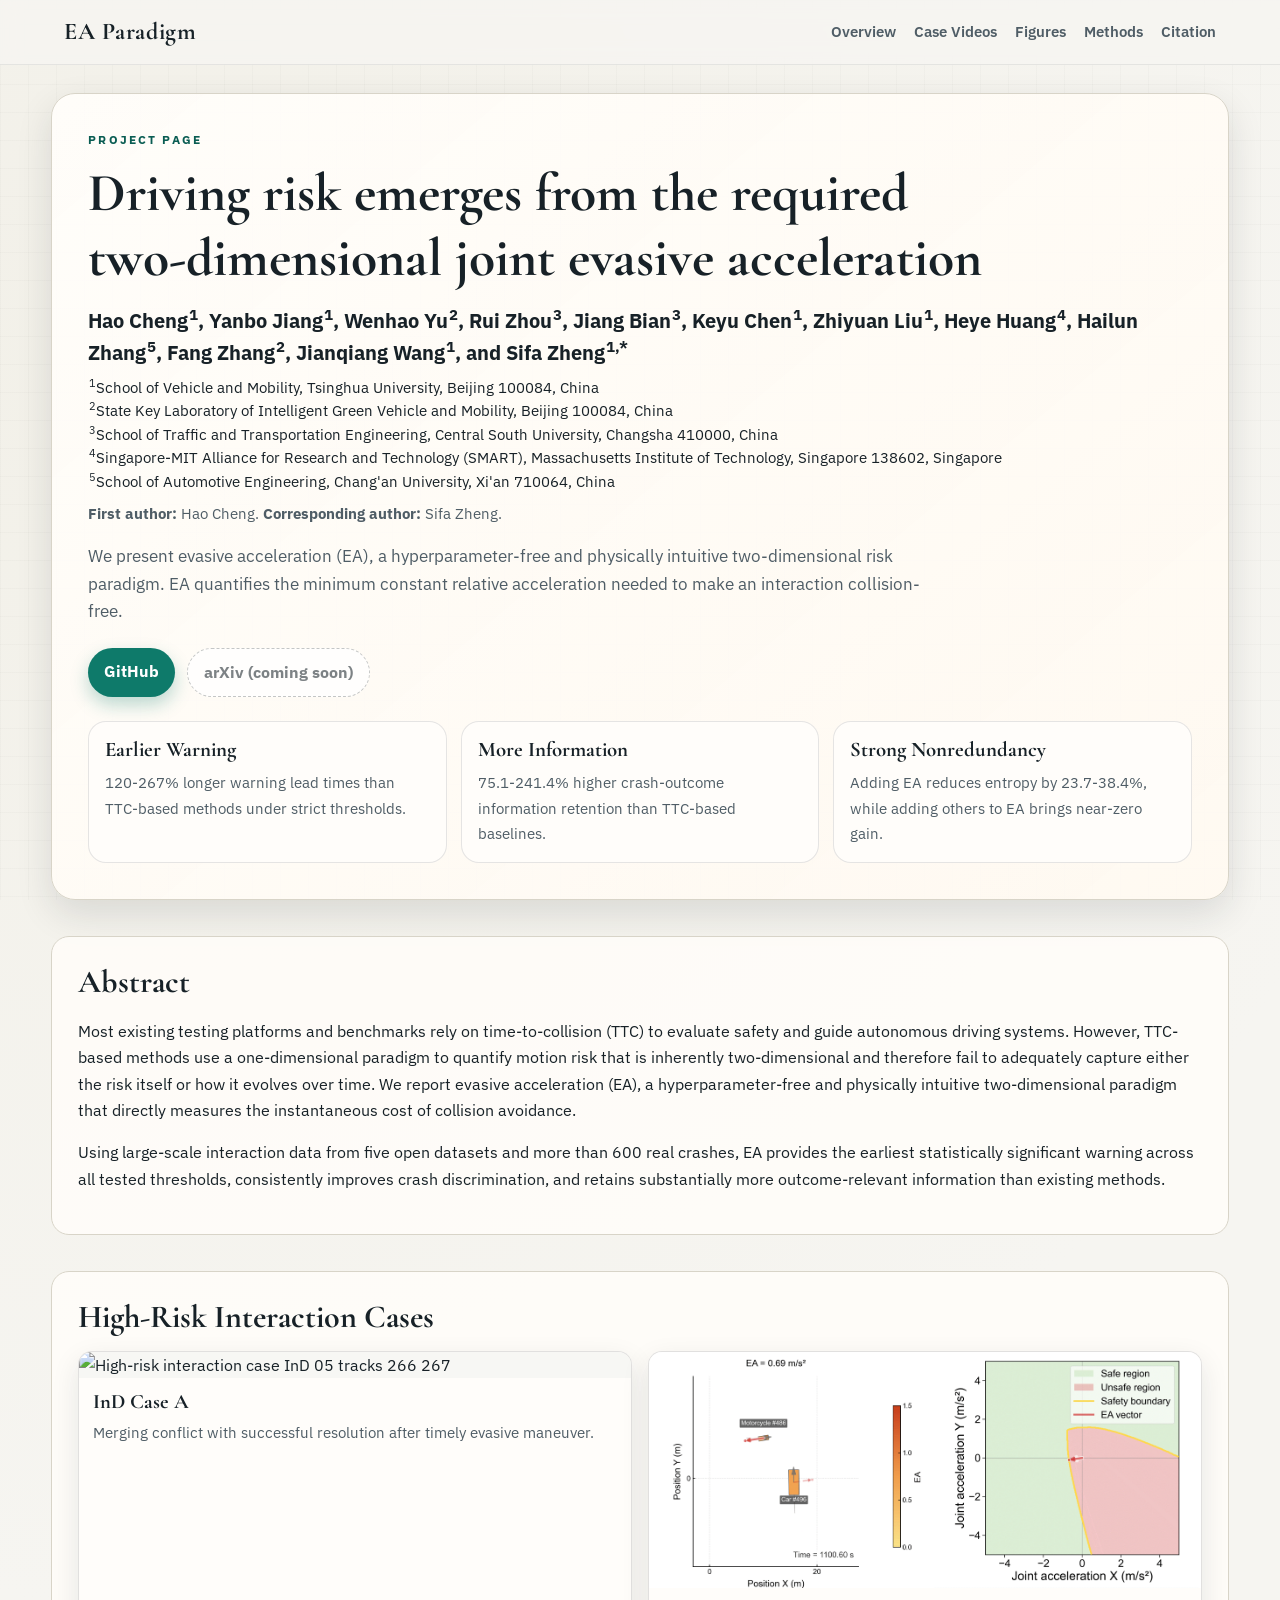
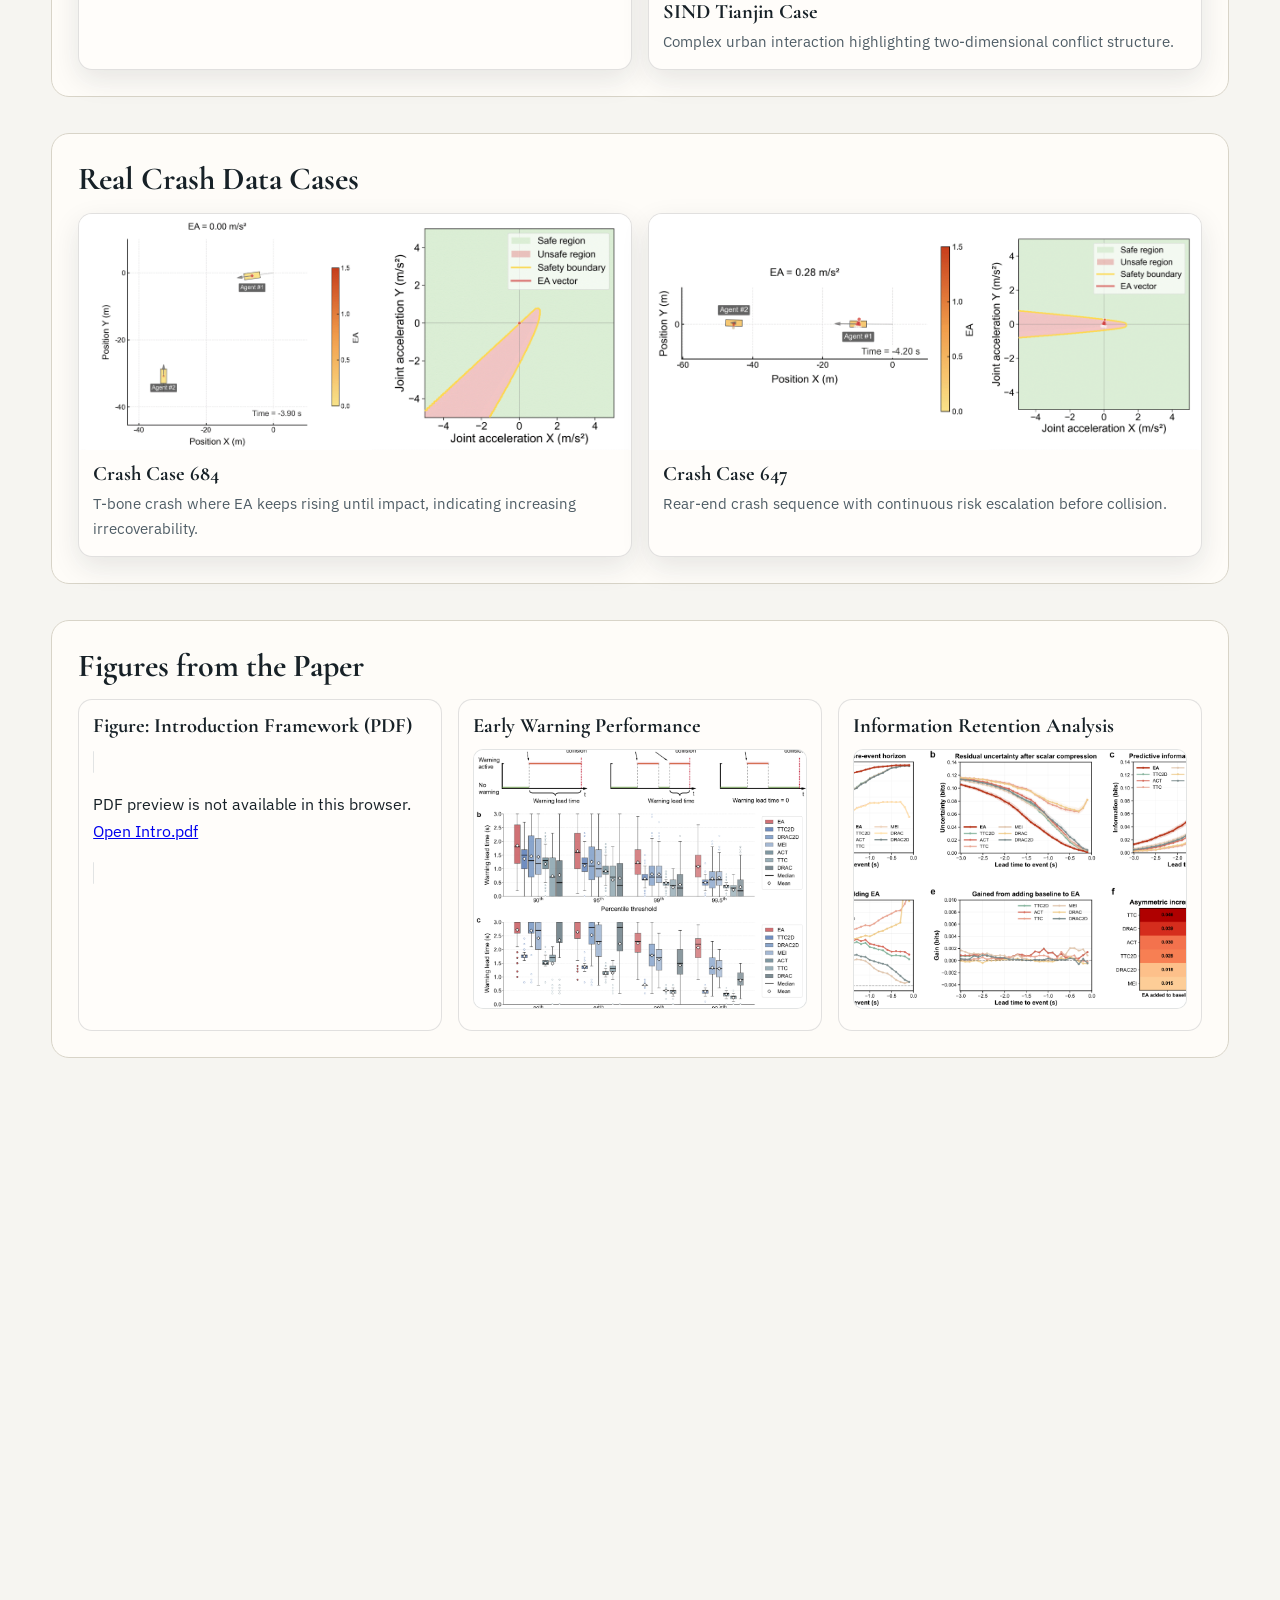
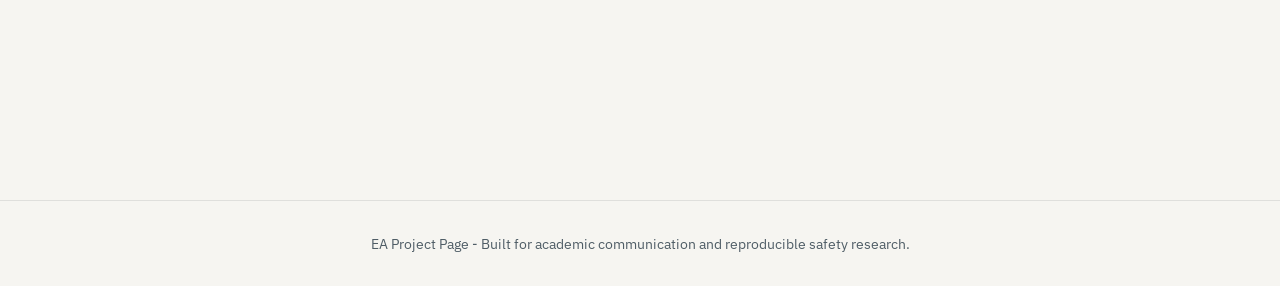
==== index.html @ f942cf47 "Add files via upload" ====
<!DOCTYPE html>
<html lang="en">
<head>
  <meta charset="UTF-8" />
  <meta name="viewport" content="width=device-width, initial-scale=1.0" />
  <title>Driving risk emerges from the required two-dimensional joint evasive acceleration</title>
  <meta name="description" content="Project page for the EA paradigm: a two-dimensional, physically interpretable risk quantification method for autonomous driving safety." />
  <link rel="preconnect" href="https://fonts.googleapis.com" />
  <link rel="preconnect" href="https://fonts.gstatic.com" crossorigin />
  <link href="https://fonts.googleapis.com/css2?family=Cormorant+Garamond:wght@500;600;700&family=IBM+Plex+Sans:wght@400;500;600;700&display=swap" rel="stylesheet" />
  <link rel="stylesheet" href="styles.css" />
</head>
<body>
  <div class="ambient-bg" aria-hidden="true"></div>

  <header class="topbar">
    <div class="brand">EA Paradigm</div>
    <nav class="nav">
      <a href="#overview">Overview</a>
      <a href="#cases">Case Videos</a>
      <a href="#figures">Figures</a>
      <a href="#methods">Methods</a>
      <a href="#citation">Citation</a>
    </nav>
  </header>

  <main>
    <section class="hero reveal">
      <p class="eyebrow">Project Page</p>
      <h1>Driving risk emerges from the required two-dimensional joint evasive acceleration</h1>
      <div class="author-block" aria-label="Authors and affiliations">
        <p class="author-line">
          Hao Cheng<sup>1</sup>, Yanbo Jiang<sup>1</sup>, Wenhao Yu<sup>2</sup>, Rui Zhou<sup>3</sup>, Jiang Bian<sup>3</sup>,
          Keyu Chen<sup>1</sup>, Zhiyuan Liu<sup>1</sup>, Heye Huang<sup>4</sup>, Hailun Zhang<sup>5</sup>, Fang Zhang<sup>2</sup>,
          Jianqiang Wang<sup>1</sup>, and Sifa Zheng<sup>1,*</sup>
        </p>
        <div class="affiliation-list">
          <p><sup>1</sup>School of Vehicle and Mobility, Tsinghua University, Beijing 100084, China</p>
          <p><sup>2</sup>State Key Laboratory of Intelligent Green Vehicle and Mobility, Beijing 100084, China</p>
          <p><sup>3</sup>School of Traffic and Transportation Engineering, Central South University, Changsha 410000, China</p>
          <p><sup>4</sup>Singapore-MIT Alliance for Research and Technology (SMART), Massachusetts Institute of Technology, Singapore 138602, Singapore</p>
          <p><sup>5</sup>School of Automotive Engineering, Chang'an University, Xi'an 710064, China</p>
        </div>
        <p class="author-note"><strong>First author:</strong> Hao Cheng. <strong>Corresponding author:</strong> Sifa Zheng.</p>
      </div>
      <p class="hero-text">
        We present evasive acceleration (EA), a hyperparameter-free and physically intuitive two-dimensional risk paradigm.
        EA quantifies the minimum constant relative acceleration needed to make an interaction collision-free.
      </p>
      <div class="hero-actions">
        <a class="btn btn-primary" href="https://github.com/AutoChengh/evasive-acceleration" target="_blank" rel="noopener noreferrer">GitHub</a>
        <a class="btn btn-disabled" href="javascript:void(0)" aria-disabled="true">arXiv (coming soon)</a>
      </div>
      <div class="impact-grid">
        <article class="impact-card">
          <h3>Earlier Warning</h3>
          <p>120-267% longer warning lead times than TTC-based methods under strict thresholds.</p>
        </article>
        <article class="impact-card">
          <h3>More Information</h3>
          <p>75.1-241.4% higher crash-outcome information retention than TTC-based baselines.</p>
        </article>
        <article class="impact-card">
          <h3>Strong Nonredundancy</h3>
          <p>Adding EA reduces entropy by 23.7-38.4%, while adding others to EA brings near-zero gain.</p>
        </article>
      </div>
    </section>

    <section id="overview" class="section reveal">
      <div class="section-head">
        <h2>Abstract</h2>
      </div>
      <p>
        Most existing testing platforms and benchmarks rely on time-to-collision (TTC) to evaluate safety and guide autonomous driving systems. However, TTC-based methods use a one-dimensional paradigm to quantify motion risk that is inherently two-dimensional and therefore fail to adequately capture either the risk itself or how it evolves over time. We report evasive acceleration (EA), a hyperparameter-free and physically intuitive two-dimensional paradigm that directly measures the instantaneous cost of collision avoidance.
      </p>
      <p>
        Using large-scale interaction data from five open datasets and more than 600 real crashes, EA provides the earliest statistically significant warning across all tested thresholds, consistently improves crash discrimination, and retains substantially more outcome-relevant information than existing methods.
      </p>
    </section>

    <section id="cases" class="section reveal">
      <div class="section-head">
        <h2>High-Risk Interaction Cases</h2>
      </div>
      <div class="media-grid">
        <article class="media-card">
          <img src="./assets/gifs/InD_05_tracks_266_267.gif" alt="High-risk interaction case InD 05 tracks 266 267" loading="lazy" />
          <div class="media-meta">
            <h3>InD Case A</h3>
            <p>Merging conflict with successful resolution after timely evasive maneuver.</p>
          </div>
        </article>
        <article class="media-card">
          <img src="./assets/gifs/SIND_Tianjin_8_9_1_486_496.gif" alt="High-risk interaction case SIND Tianjin" loading="lazy" />
          <div class="media-meta">
            <h3>SIND Tianjin Case</h3>
            <p>Complex urban interaction highlighting two-dimensional conflict structure.</p>
          </div>
        </article>
      </div>
    </section>

    <section class="section reveal">
      <div class="section-head">
        <h2>Real Crash Data Cases</h2>
      </div>
      <div class="media-grid">
        <article class="media-card">
          <img src="./assets/gifs/crash_684_T-bone.gif" alt="Crash case T-bone" loading="lazy" />
          <div class="media-meta">
            <h3>Crash Case 684</h3>
            <p>T-bone crash where EA keeps rising until impact, indicating increasing irrecoverability.</p>
          </div>
        </article>
        <article class="media-card">
          <img src="./assets/gifs/crash_647_rear-end.gif" alt="Crash case rear-end" loading="lazy" />
          <div class="media-meta">
            <h3>Crash Case 647</h3>
            <p>Rear-end crash sequence with continuous risk escalation before collision.</p>
          </div>
        </article>
      </div>
    </section>

    <section id="figures" class="section reveal">
      <div class="section-head">
        <h2>Figures from the Paper</h2>
      </div>
      <div class="figure-grid">
        <article class="figure-card">
          <h3>Figure: Introduction Framework (PDF)</h3>
          <object data="./assets/images/Intro.pdf" type="application/pdf" class="pdf-viewer">
            <p>
              PDF preview is not available in this browser.
              <a href="./assets/images/Intro.pdf" target="_blank" rel="noopener noreferrer">Open Intro.pdf</a>
            </p>
          </object>
        </article>
        <article class="figure-card">
          <h3>Early Warning Performance</h3>
          <img src="./assets/images/Results_2_2.png" alt="Early warning performance under percentile aligned thresholds" loading="lazy" />
        </article>
        <article class="figure-card">
          <h3>Information Retention Analysis</h3>
          <img src="./assets/images/Results_information.png" alt="Crash outcome information retention comparison" loading="lazy" />
        </article>
      </div>
    </section>

    <section id="methods" class="section reveal">
      <div class="section-head">
        <h2>Method Highlights</h2>
      </div>
      <div class="method-grid">
        <article>
          <h3>Core Definition</h3>
          <p>
            EA is the minimum norm of a constant two-dimensional relative acceleration vector that keeps the future relative trajectory outside the collision set.
          </p>
        </article>
        <article>
          <h3>Evaluation Scale</h3>
          <p>
            Validation uses 44,180 naturalistic potential conflicts and 658 reconstructed real crashes from heterogeneous datasets.
          </p>
        </article>
        <article>
          <h3>Three Experimental Axes</h3>
          <p>
            Statistical separability, warning timeliness under fixed false-alarm budgets, and crash-outcome information retention.
          </p>
        </article>
      </div>
    </section>

    <section id="citation" class="section reveal citation">
      <div class="section-head">
        <h2>Citation and Code</h2>
      </div>
      <p>
        Source code:
        <a href="https://github.com/AutoChengh/evasive-acceleration" target="_blank" rel="noopener noreferrer">github.com/AutoChengh/evasive-acceleration</a>
      </p>
      <pre>@article{evasive_acceleration_2026,
  title={Driving risk emerges from the required two-dimensional joint evasive acceleration},
  author={Hao Cheng and Yanbo Jiang and Wenhao Yu and Rui Zhou and Jiang Bian and Keyu Chen and Zhiyuan Liu and Heye Huang and Hailun Zhang and Fang Zhang and Jianqiang Wang and Sifa Zheng},
  journal={Under review},
  year={2026}
}</pre>
      <p class="footnote">Replace the citation block with final author list, venue, and DOI/arXiv ID after submission.</p>
    </section>
  </main>

  <footer class="footer">
    <p>EA Project Page - Built for academic communication and reproducible safety research.</p>
  </footer>

  <script src="script.js"></script>
</body>
</html>
---- styles.css ----
:root {
  --bg: #f6f5f1;
  --bg-soft: #eeece4;
  --paper: #fffdfa;
  --ink: #172127;
  --ink-soft: #4f5d66;
  --line: #d8d4c8;
  --accent: #0e7a6a;
  --accent-strong: #0a5d53;
  --warm: #ba6b28;
  --shadow: 0 14px 36px rgba(23, 33, 39, 0.12);
  --radius: 18px;
  --max-width: 1180px;
}

* {
  box-sizing: border-box;
}

html,
body {
  margin: 0;
  padding: 0;
}

body {
  font-family: "IBM Plex Sans", sans-serif;
  color: var(--ink);
  background: radial-gradient(circle at 15% 10%, #f2f0e8 0%, var(--bg) 38%),
    radial-gradient(circle at 85% 0%, #f3e9dd 0%, var(--bg) 30%),
    var(--bg);
  line-height: 1.65;
}

.ambient-bg {
  position: fixed;
  inset: 0;
  background-image: linear-gradient(rgba(23, 33, 39, 0.02) 1px, transparent 1px),
    linear-gradient(90deg, rgba(23, 33, 39, 0.02) 1px, transparent 1px);
  background-size: 28px 28px;
  z-index: -1;
  pointer-events: none;
}

.topbar {
  position: sticky;
  top: 0;
  backdrop-filter: blur(10px);
  background: rgba(246, 245, 241, 0.86);
  border-bottom: 1px solid rgba(23, 33, 39, 0.08);
  z-index: 20;
  display: flex;
  align-items: center;
  justify-content: space-between;
  padding: 12px 5vw;
}

.brand {
  font-family: "Cormorant Garamond", serif;
  font-size: 1.5rem;
  font-weight: 700;
  letter-spacing: 0.03em;
}

.nav {
  display: flex;
  gap: 18px;
  flex-wrap: wrap;
}

.nav a {
  text-decoration: none;
  color: var(--ink-soft);
  font-weight: 600;
  font-size: 0.92rem;
}

.nav a:hover {
  color: var(--accent-strong);
}

main {
  width: min(var(--max-width), 92vw);
  margin: 0 auto;
  padding: 28px 0 60px;
}

.hero {
  padding: 36px;
  border: 1px solid var(--line);
  border-radius: calc(var(--radius) + 6px);
  background: linear-gradient(140deg, rgba(255, 253, 250, 0.95) 0%, rgba(255, 249, 241, 0.92) 100%);
  box-shadow: var(--shadow);
}

.eyebrow {
  margin: 0;
  text-transform: uppercase;
  letter-spacing: 0.18em;
  font-size: 0.75rem;
  color: var(--accent-strong);
  font-weight: 700;
}

h1,
h2,
h3 {
  font-family: "Cormorant Garamond", serif;
  margin-top: 0;
  line-height: 1.2;
}

h1 {
  margin: 12px 0 14px;
  font-size: clamp(2rem, 4.4vw, 3.35rem);
  max-width: 920px;
}

.author-block {
  max-width: 1080px;
  margin: 6px 0 16px;
}

.author-line {
  margin: 0 0 8px;
  font-size: clamp(1rem, 1.7vw, 1.28rem);
  font-weight: 700;
  line-height: 1.45;
}

.author-line sup,
.affiliation-list sup {
  font-size: 0.72em;
  vertical-align: super;
  margin-left: 1px;
}

.affiliation-list {
  margin: 0;
  color: var(--ink);
  font-size: 0.96rem;
  line-height: 1.45;
}

.affiliation-list p {
  margin: 0;
}

.author-note {
  margin: 10px 0 0;
  font-size: 0.92rem;
  color: var(--ink-soft);
}

.hero-text {
  max-width: 860px;
  color: var(--ink-soft);
  font-size: 1.05rem;
}

.hero-actions {
  margin-top: 22px;
  display: flex;
  gap: 12px;
  flex-wrap: wrap;
}

.btn {
  text-decoration: none;
  padding: 10px 16px;
  border-radius: 999px;
  font-weight: 700;
  transition: transform 0.2s ease, box-shadow 0.2s ease;
}

.btn:hover {
  transform: translateY(-2px);
}

.btn-primary {
  background: var(--accent);
  color: #fff;
  box-shadow: 0 8px 18px rgba(14, 122, 106, 0.28);
}

.btn-secondary {
  color: var(--ink);
  border: 1px solid rgba(23, 33, 39, 0.25);
  background: rgba(255, 255, 255, 0.8);
}

.btn-disabled {
  color: rgba(23, 33, 39, 0.56);
  border: 1px dashed rgba(23, 33, 39, 0.25);
  background: rgba(255, 255, 255, 0.7);
  cursor: not-allowed;
}

.btn-disabled:hover {
  transform: none;
}

.impact-grid {
  margin-top: 24px;
  display: grid;
  grid-template-columns: repeat(3, minmax(0, 1fr));
  gap: 14px;
}

.impact-card {
  border: 1px solid rgba(23, 33, 39, 0.11);
  border-radius: var(--radius);
  padding: 16px;
  background: var(--paper);
}

.impact-card h3 {
  margin-bottom: 8px;
  font-size: 1.3rem;
}

.impact-card p {
  margin: 0;
  color: var(--ink-soft);
  font-size: 0.96rem;
}

.section {
  margin-top: 36px;
  border-radius: var(--radius);
  border: 1px solid var(--line);
  background: rgba(255, 253, 250, 0.84);
  padding: 26px;
}

.section-head {
  display: flex;
  align-items: baseline;
  justify-content: space-between;
  margin-bottom: 14px;
}

.section h2 {
  margin: 0;
  font-size: clamp(1.6rem, 2.5vw, 2.2rem);
}

.media-grid,
.figure-grid,
.method-grid {
  display: grid;
  gap: 16px;
}

.media-grid {
  grid-template-columns: repeat(2, minmax(0, 1fr));
}

.media-card {
  overflow: hidden;
  border: 1px solid rgba(23, 33, 39, 0.13);
  border-radius: 14px;
  background: var(--paper);
  box-shadow: 0 10px 28px rgba(23, 33, 39, 0.1);
}

.media-card img {
  width: 100%;
  height: auto;
  object-fit: contain;
  display: block;
  background: #f7f7f4;
}

.media-meta {
  padding: 12px 14px 14px;
}

.media-meta h3 {
  margin-bottom: 6px;
  font-size: 1.28rem;
}

.media-meta p {
  margin: 0;
  color: var(--ink-soft);
  font-size: 0.94rem;
}

.figure-grid {
  grid-template-columns: repeat(3, minmax(0, 1fr));
}

.figure-card {
  border: 1px solid rgba(23, 33, 39, 0.13);
  border-radius: 14px;
  padding: 14px;
  background: var(--paper);
}

.figure-card h3 {
  margin-bottom: 10px;
  font-size: 1.28rem;
}

.figure-card img,
.pdf-viewer {
  width: 100%;
  border-radius: 10px;
  border: 1px solid rgba(23, 33, 39, 0.12);
  background: #fff;
}

.figure-card img {
  height: 260px;
  object-fit: cover;
}

.pdf-viewer {
  height: 260px;
}

.method-grid {
  grid-template-columns: repeat(3, minmax(0, 1fr));
}

.method-grid article {
  border-left: 3px solid var(--warm);
  padding: 8px 0 8px 14px;
}

.method-grid h3 {
  margin-bottom: 8px;
  font-size: 1.2rem;
}

.method-grid p {
  margin: 0;
  color: var(--ink-soft);
}

.citation pre {
  margin: 14px 0 8px;
  padding: 12px;
  border-radius: 10px;
  background: #f2efe8;
  border: 1px solid #ddd8ca;
  overflow-x: auto;
  font-size: 0.9rem;
}

.footnote {
  margin: 0;
  color: var(--ink-soft);
  font-size: 0.9rem;
}

.footer {
  border-top: 1px solid rgba(23, 33, 39, 0.1);
  text-align: center;
  padding: 16px;
  color: var(--ink-soft);
  font-size: 0.9rem;
}

.reveal {
  opacity: 0;
  transform: translateY(24px);
}

.reveal.in {
  animation: rise 0.75s ease forwards;
}

@keyframes rise {
  from {
    opacity: 0;
    transform: translateY(24px);
  }
  to {
    opacity: 1;
    transform: translateY(0);
  }
}

@media (max-width: 1024px) {
  .impact-grid,
  .media-grid,
  .figure-grid,
  .method-grid {
    grid-template-columns: repeat(2, minmax(0, 1fr));
  }
}

@media (max-width: 700px) {
  .topbar {
    padding: 10px 4vw;
    gap: 10px;
    align-items: flex-start;
    flex-direction: column;
  }

  .nav {
    gap: 12px;
  }

  .hero,
  .section {
    padding: 18px;
  }

  .impact-grid,
  .media-grid,
  .figure-grid,
  .method-grid {
    grid-template-columns: 1fr;
  }

  .media-card img {
    height: auto;
  }

  .figure-card img,
  .pdf-viewer {
    height: 220px;
  }
}
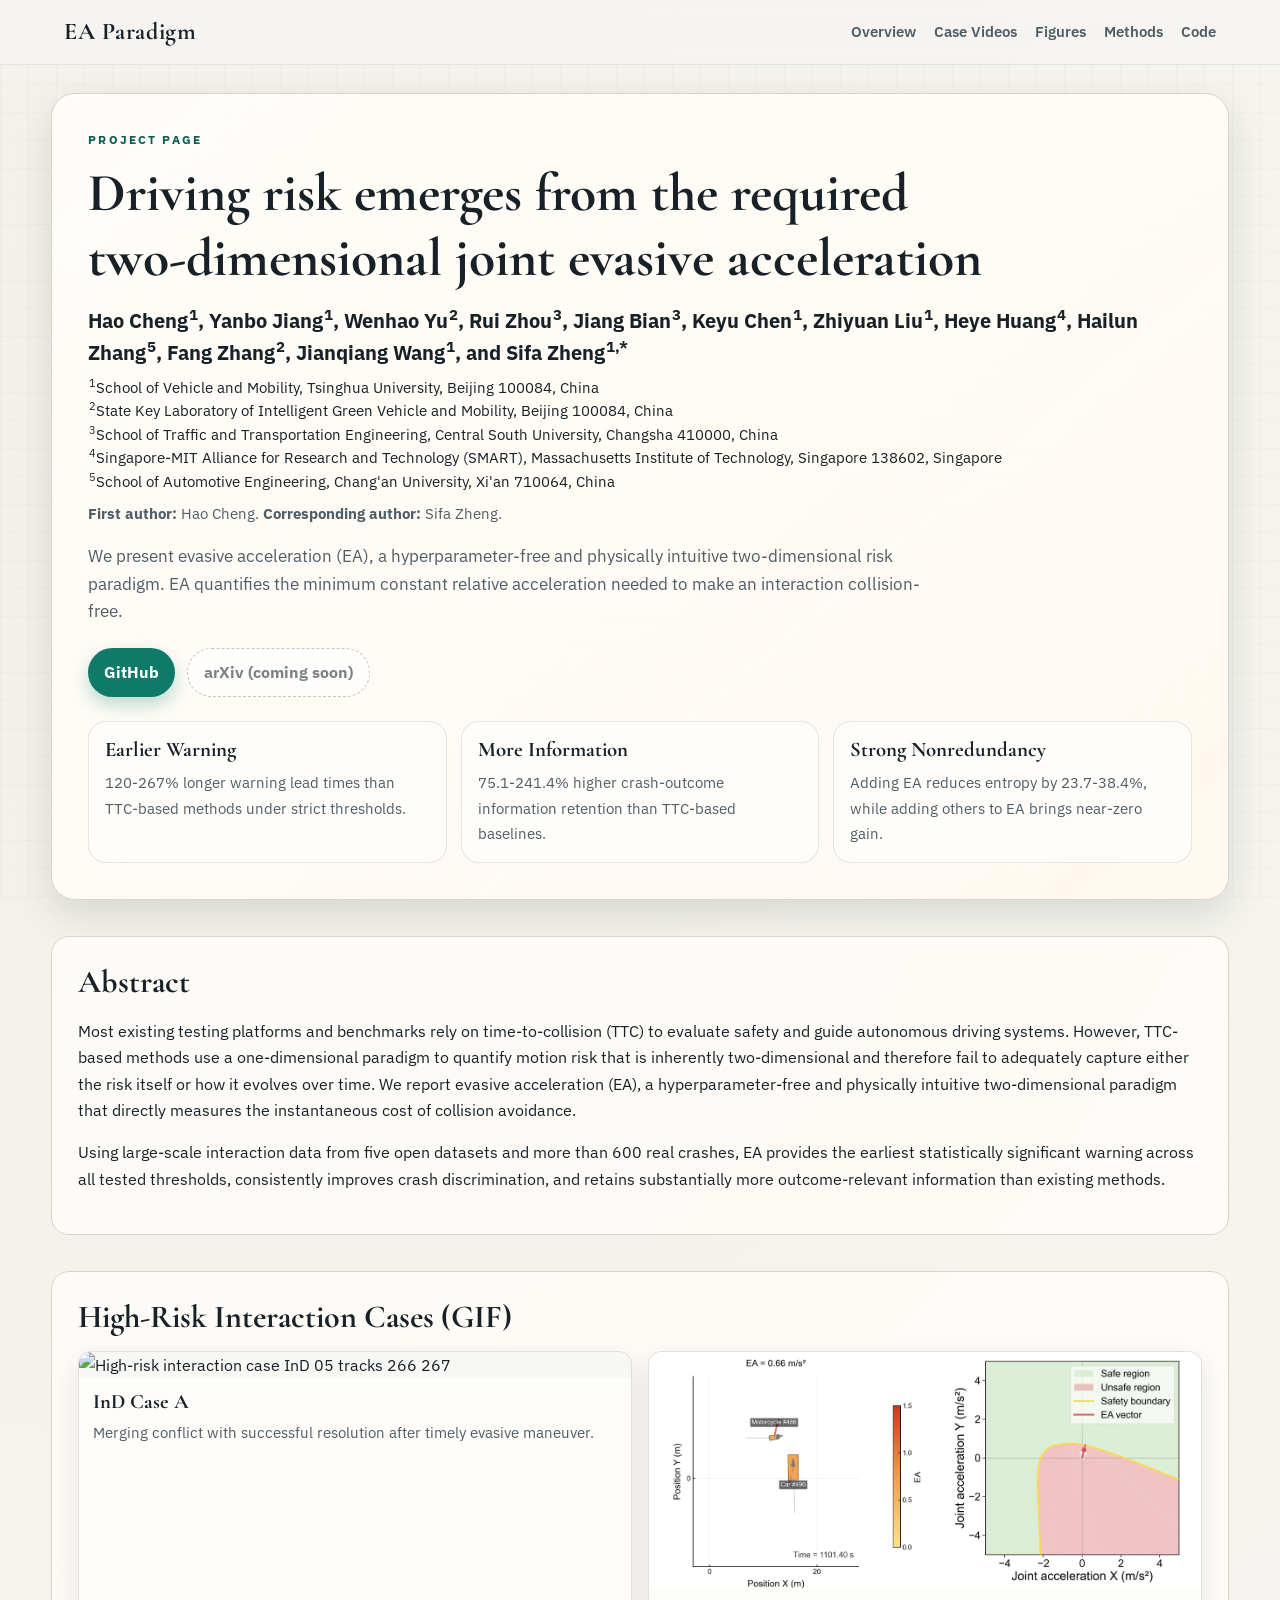
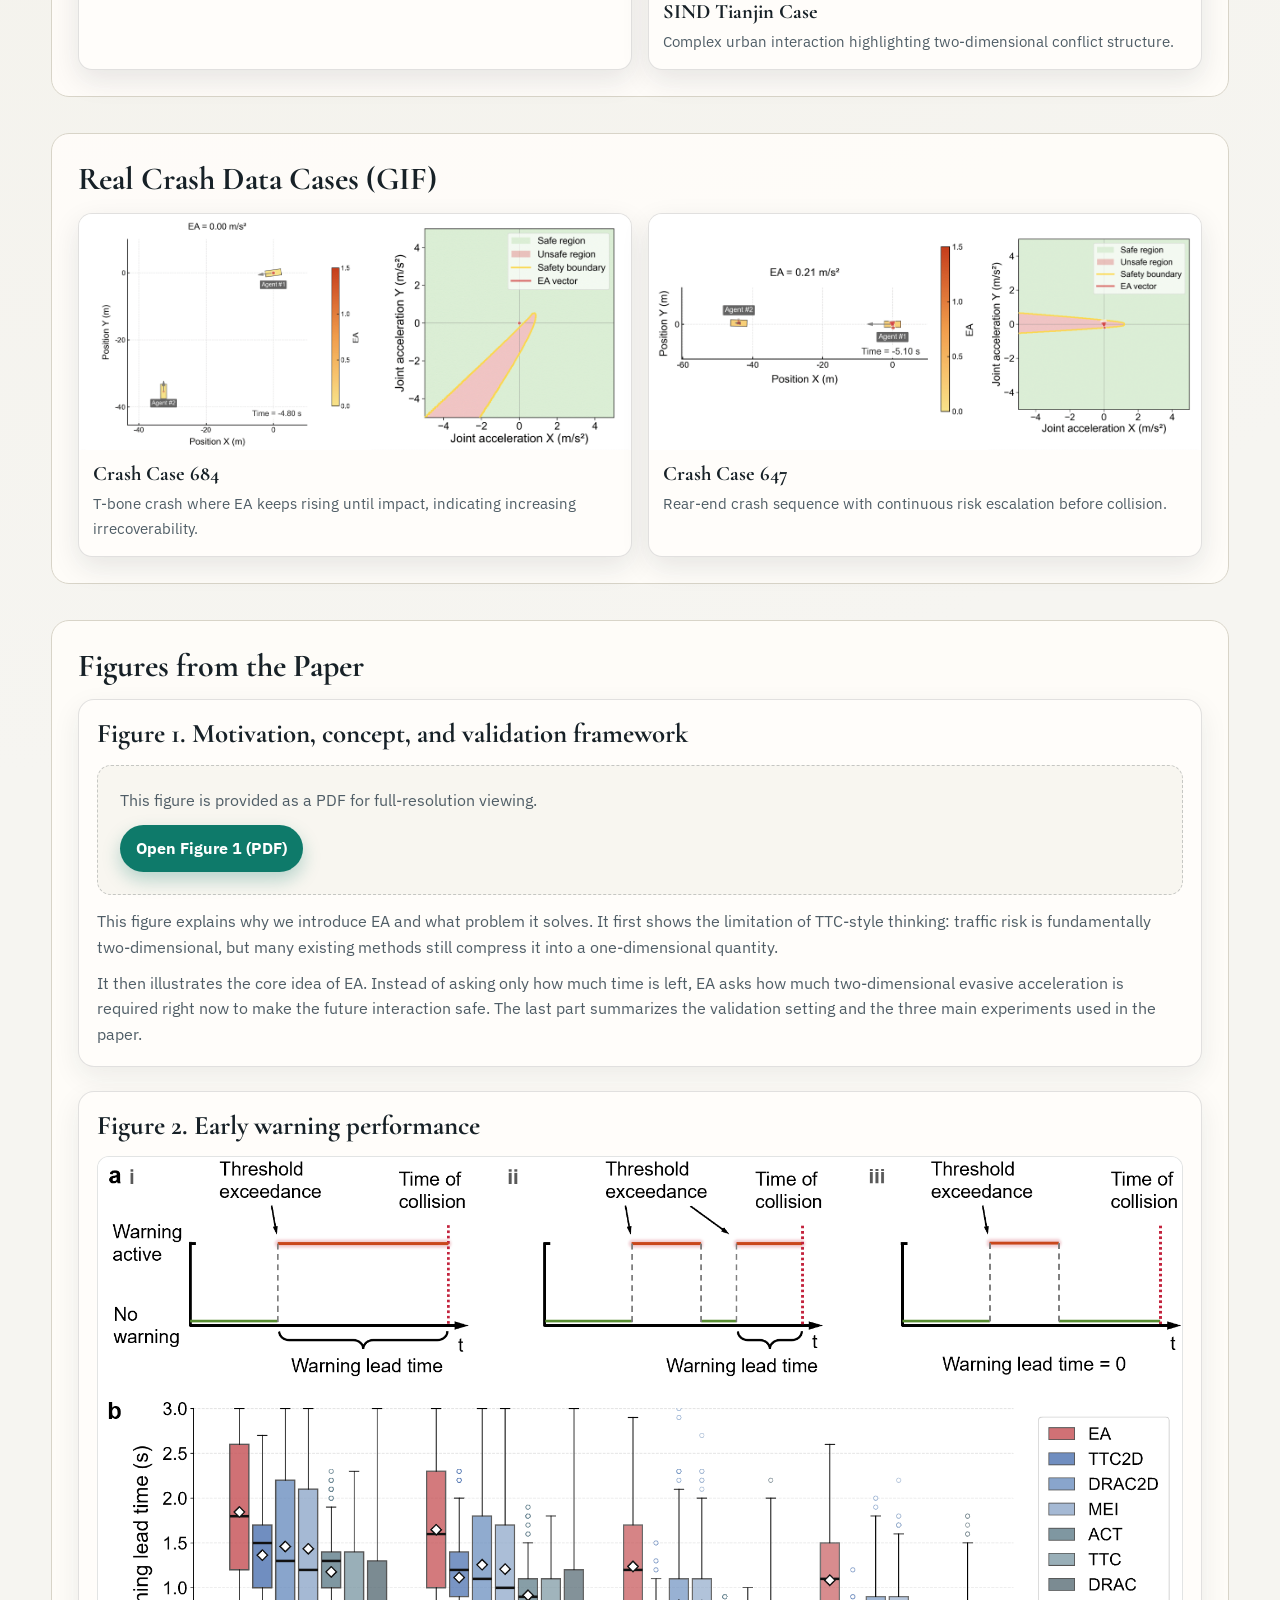
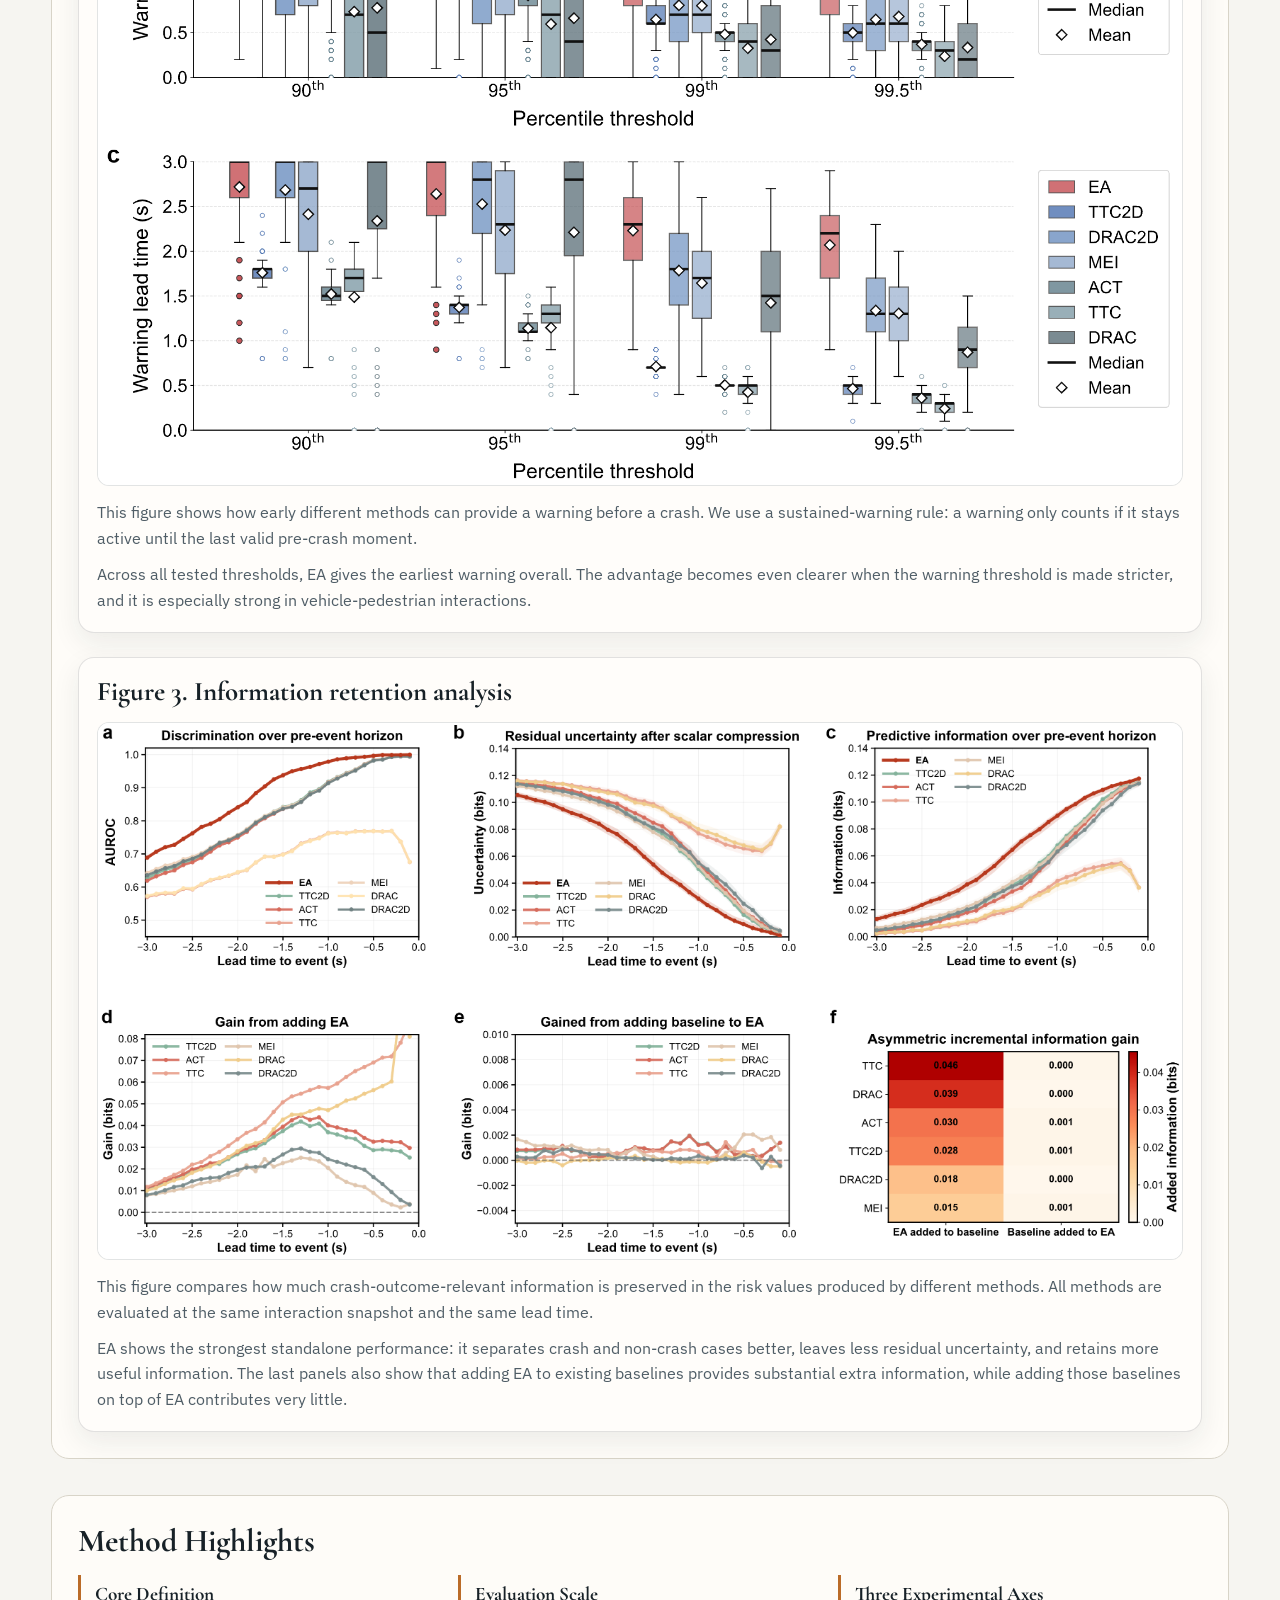
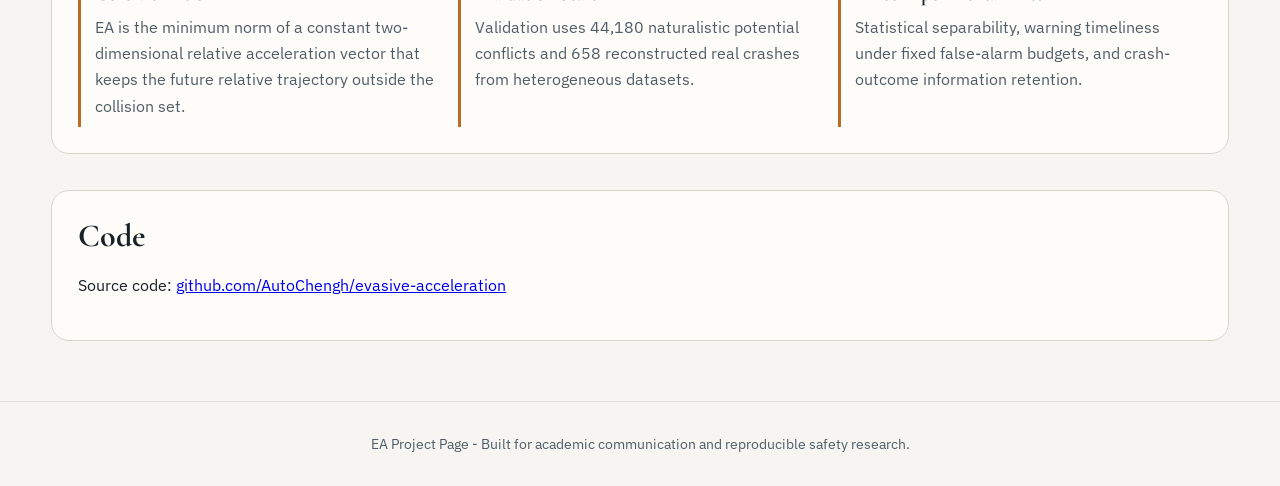
==== commit 3121ebeb: "Add files via upload" ====
--- a/index.html
+++ b/index.html
@@ -20,7 +20,7 @@
       <a href="#cases">Case Videos</a>
       <a href="#figures">Figures</a>
       <a href="#methods">Methods</a>
-      <a href="#citation">Citation</a>
+      <a href="#citation">Code</a>
     </nav>
   </header>
 
@@ -81,18 +81,18 @@
 
     <section id="cases" class="section reveal">
       <div class="section-head">
-        <h2>High-Risk Interaction Cases</h2>
+        <h2>High-Risk Interaction Cases (GIF)</h2>
       </div>
       <div class="media-grid">
         <article class="media-card">
-          <img src="./assets/gifs/InD_05_tracks_266_267.gif" alt="High-risk interaction case InD 05 tracks 266 267" loading="lazy" />
+          <img src="assets/gifs/InD_05_tracks_266_267.gif" alt="High-risk interaction case InD 05 tracks 266 267" loading="lazy" />
           <div class="media-meta">
             <h3>InD Case A</h3>
             <p>Merging conflict with successful resolution after timely evasive maneuver.</p>
           </div>
         </article>
         <article class="media-card">
-          <img src="./assets/gifs/SIND_Tianjin_8_9_1_486_496.gif" alt="High-risk interaction case SIND Tianjin" loading="lazy" />
+          <img src="assets/gifs/SIND_Tianjin_8_9_1_486_496.gif" alt="High-risk interaction case SIND Tianjin" loading="lazy" />
           <div class="media-meta">
             <h3>SIND Tianjin Case</h3>
             <p>Complex urban interaction highlighting two-dimensional conflict structure.</p>
@@ -103,18 +103,18 @@
 
     <section class="section reveal">
       <div class="section-head">
-        <h2>Real Crash Data Cases</h2>
+        <h2>Real Crash Data Cases (GIF)</h2>
       </div>
       <div class="media-grid">
         <article class="media-card">
-          <img src="./assets/gifs/crash_684_T-bone.gif" alt="Crash case T-bone" loading="lazy" />
+          <img src="assets/gifs/crash_684_T-bone.gif" alt="Crash case T-bone" loading="lazy" />
           <div class="media-meta">
             <h3>Crash Case 684</h3>
             <p>T-bone crash where EA keeps rising until impact, indicating increasing irrecoverability.</p>
           </div>
         </article>
         <article class="media-card">
-          <img src="./assets/gifs/crash_647_rear-end.gif" alt="Crash case rear-end" loading="lazy" />
+          <img src="assets/gifs/crash_647_rear-end.gif" alt="Crash case rear-end" loading="lazy" />
           <div class="media-meta">
             <h3>Crash Case 647</h3>
             <p>Rear-end crash sequence with continuous risk escalation before collision.</p>
@@ -127,23 +127,63 @@
       <div class="section-head">
         <h2>Figures from the Paper</h2>
       </div>
-      <div class="figure-grid">
-        <article class="figure-card">
-          <h3>Figure: Introduction Framework (PDF)</h3>
-          <object data="./assets/images/Intro.pdf" type="application/pdf" class="pdf-viewer">
-            <p>
-              PDF preview is not available in this browser.
-              <a href="./assets/images/Intro.pdf" target="_blank" rel="noopener noreferrer">Open Intro.pdf</a>
-            </p>
-          </object>
-        </article>
-        <article class="figure-card">
-          <h3>Early Warning Performance</h3>
-          <img src="./assets/images/Results_2_2.png" alt="Early warning performance under percentile aligned thresholds" loading="lazy" />
-        </article>
-        <article class="figure-card">
-          <h3>Information Retention Analysis</h3>
-          <img src="./assets/images/Results_information.png" alt="Crash outcome information retention comparison" loading="lazy" />
+
+      <div class="figure-stack">
+        <article class="figure-panel">
+          <h3>Figure 1. Motivation, concept, and validation framework</h3>
+          <div class="figure-link-box">
+            <p class="figure-link-text">
+              This figure is provided as a PDF for full-resolution viewing.
+            </p>
+            <a class="btn btn-primary" href="assets/images/Intro.pdf" target="_blank" rel="noopener noreferrer">
+              Open Figure 1 (PDF)
+            </a>
+          </div>
+          <div class="figure-caption">
+            <p>
+              This figure explains why we introduce EA and what problem it solves.
+              It first shows the limitation of TTC-style thinking: traffic risk is fundamentally two-dimensional,
+              but many existing methods still compress it into a one-dimensional quantity.
+            </p>
+            <p>
+              It then illustrates the core idea of EA. Instead of asking only how much time is left,
+              EA asks how much two-dimensional evasive acceleration is required right now to make the future interaction safe.
+              The last part summarizes the validation setting and the three main experiments used in the paper.
+            </p>
+          </div>
+        </article>
+
+        <article class="figure-panel">
+          <h3>Figure 2. Early warning performance</h3>
+          <img src="assets/images/Results_2_2.png" alt="Early warning performance under percentile-aligned thresholds" loading="lazy" class="figure-full-image" />
+          <div class="figure-caption">
+            <p>
+              This figure shows how early different methods can provide a warning before a crash.
+              We use a sustained-warning rule: a warning only counts if it stays active until the last valid pre-crash moment.
+            </p>
+            <p>
+              Across all tested thresholds, EA gives the earliest warning overall.
+              The advantage becomes even clearer when the warning threshold is made stricter,
+              and it is especially strong in vehicle-pedestrian interactions.
+            </p>
+          </div>
+        </article>
+
+        <article class="figure-panel">
+          <h3>Figure 3. Information retention analysis</h3>
+          <img src="assets/images/Results_information.png" alt="Crash outcome information retention comparison" loading="lazy" class="figure-full-image" />
+          <div class="figure-caption">
+            <p>
+              This figure compares how much crash-outcome-relevant information is preserved in the risk values produced by different methods.
+              All methods are evaluated at the same interaction snapshot and the same lead time.
+            </p>
+            <p>
+              EA shows the strongest standalone performance: it separates crash and non-crash cases better,
+              leaves less residual uncertainty, and retains more useful information.
+              The last panels also show that adding EA to existing baselines provides substantial extra information,
+              while adding those baselines on top of EA contributes very little.
+            </p>
+          </div>
         </article>
       </div>
     </section>
@@ -176,19 +216,12 @@
 
     <section id="citation" class="section reveal citation">
       <div class="section-head">
-        <h2>Citation and Code</h2>
+        <h2>Code</h2>
       </div>
       <p>
         Source code:
         <a href="https://github.com/AutoChengh/evasive-acceleration" target="_blank" rel="noopener noreferrer">github.com/AutoChengh/evasive-acceleration</a>
       </p>
-      <pre>@article{evasive_acceleration_2026,
-  title={Driving risk emerges from the required two-dimensional joint evasive acceleration},
-  author={Hao Cheng and Yanbo Jiang and Wenhao Yu and Rui Zhou and Jiang Bian and Keyu Chen and Zhiyuan Liu and Heye Huang and Hailun Zhang and Fang Zhang and Jianqiang Wang and Sifa Zheng},
-  journal={Under review},
-  year={2026}
-}</pre>
-      <p class="footnote">Replace the citation block with final author list, venue, and DOI/arXiv ID after submission.</p>
     </section>
   </main>
 
--- a/styles.css
+++ b/styles.css
@@ -171,6 +171,9 @@
   border-radius: 999px;
   font-weight: 700;
   transition: transform 0.2s ease, box-shadow 0.2s ease;
+  display: inline-flex;
+  align-items: center;
+  justify-content: center;
 }
 
 .btn:hover {
@@ -246,7 +249,6 @@
 }
 
 .media-grid,
-.figure-grid,
 .method-grid {
   display: grid;
   gap: 16px;
@@ -287,37 +289,63 @@
   font-size: 0.94rem;
 }
 
-.figure-grid {
-  grid-template-columns: repeat(3, minmax(0, 1fr));
-}
-
-.figure-card {
+.figure-stack {
+  display: flex;
+  flex-direction: column;
+  gap: 24px;
+}
+
+.figure-panel {
   border: 1px solid rgba(23, 33, 39, 0.13);
-  border-radius: 14px;
-  padding: 14px;
+  border-radius: 16px;
+  padding: 18px;
   background: var(--paper);
-}
-
-.figure-card h3 {
-  margin-bottom: 10px;
-  font-size: 1.28rem;
-}
-
-.figure-card img,
-.pdf-viewer {
+  box-shadow: 0 10px 28px rgba(23, 33, 39, 0.08);
+}
+
+.figure-panel h3 {
+  margin-bottom: 14px;
+  font-size: clamp(1.45rem, 2.1vw, 1.95rem);
+}
+
+.figure-full-image {
   width: 100%;
-  border-radius: 10px;
+  height: auto;
+  display: block;
+  border-radius: 12px;
   border: 1px solid rgba(23, 33, 39, 0.12);
   background: #fff;
 }
 
-.figure-card img {
-  height: 260px;
-  object-fit: cover;
-}
-
-.pdf-viewer {
-  height: 260px;
+.figure-link-box {
+  border: 1px dashed rgba(23, 33, 39, 0.22);
+  border-radius: 14px;
+  padding: 22px;
+  background: #f8f6f0;
+  display: flex;
+  flex-direction: column;
+  align-items: flex-start;
+  gap: 12px;
+}
+
+.figure-link-text {
+  margin: 0;
+  color: var(--ink-soft);
+  font-size: 0.98rem;
+}
+
+.figure-caption {
+  margin-top: 14px;
+  color: var(--ink-soft);
+  font-size: 0.98rem;
+}
+
+.figure-caption p {
+  margin: 0 0 10px;
+}
+
+.figure-caption p:last-child {
+  margin-bottom: 0;
 }
 
 .method-grid {
@@ -337,22 +365,6 @@
 .method-grid p {
   margin: 0;
   color: var(--ink-soft);
-}
-
-.citation pre {
-  margin: 14px 0 8px;
-  padding: 12px;
-  border-radius: 10px;
-  background: #f2efe8;
-  border: 1px solid #ddd8ca;
-  overflow-x: auto;
-  font-size: 0.9rem;
-}
-
-.footnote {
-  margin: 0;
-  color: var(--ink-soft);
-  font-size: 0.9rem;
 }
 
 .footer {
@@ -386,7 +398,6 @@
 @media (max-width: 1024px) {
   .impact-grid,
   .media-grid,
-  .figure-grid,
   .method-grid {
     grid-template-columns: repeat(2, minmax(0, 1fr));
   }
@@ -411,7 +422,6 @@
 
   .impact-grid,
   .media-grid,
-  .figure-grid,
   .method-grid {
     grid-template-columns: 1fr;
   }
@@ -420,8 +430,16 @@
     height: auto;
   }
 
-  .figure-card img,
-  .pdf-viewer {
-    height: 220px;
+  .figure-panel {
+    padding: 14px;
+  }
+
+  .figure-caption,
+  .figure-link-text {
+    font-size: 0.95rem;
+  }
+
+  .figure-link-box {
+    padding: 16px;
   }
 }
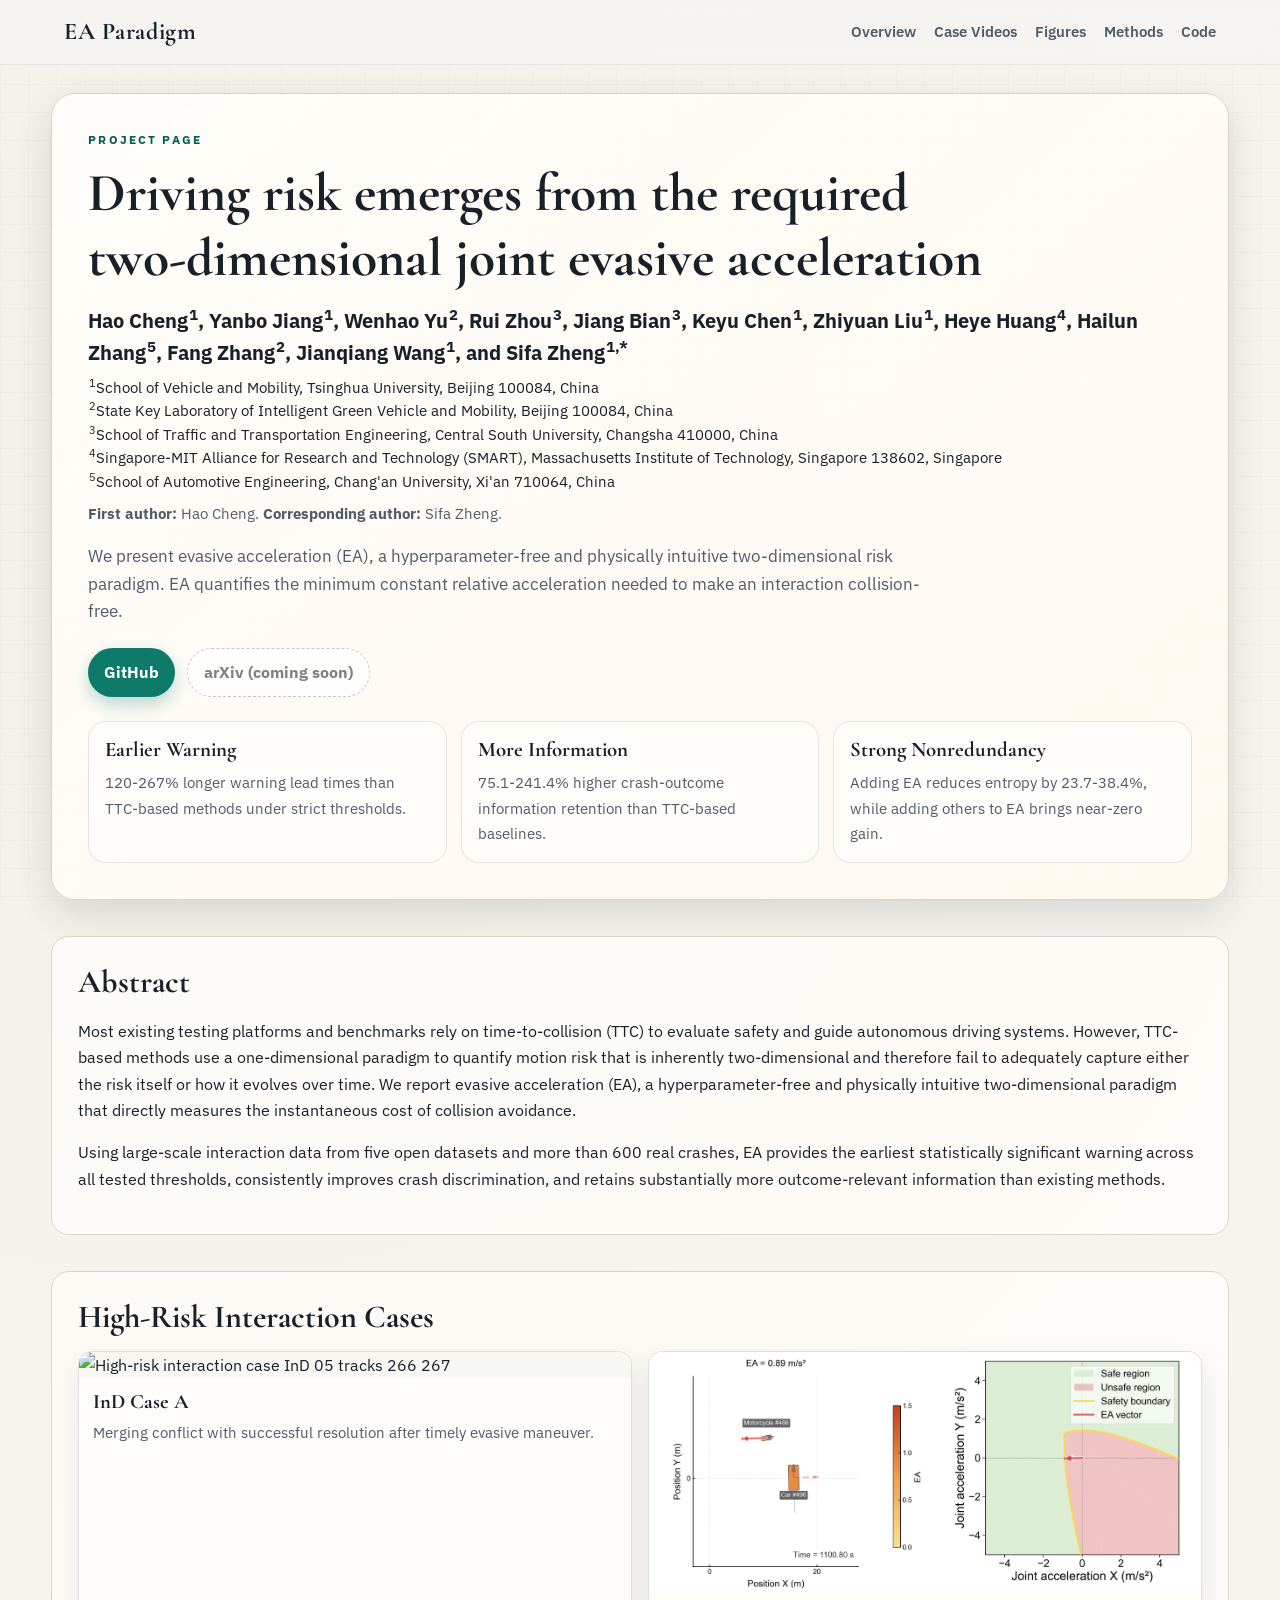
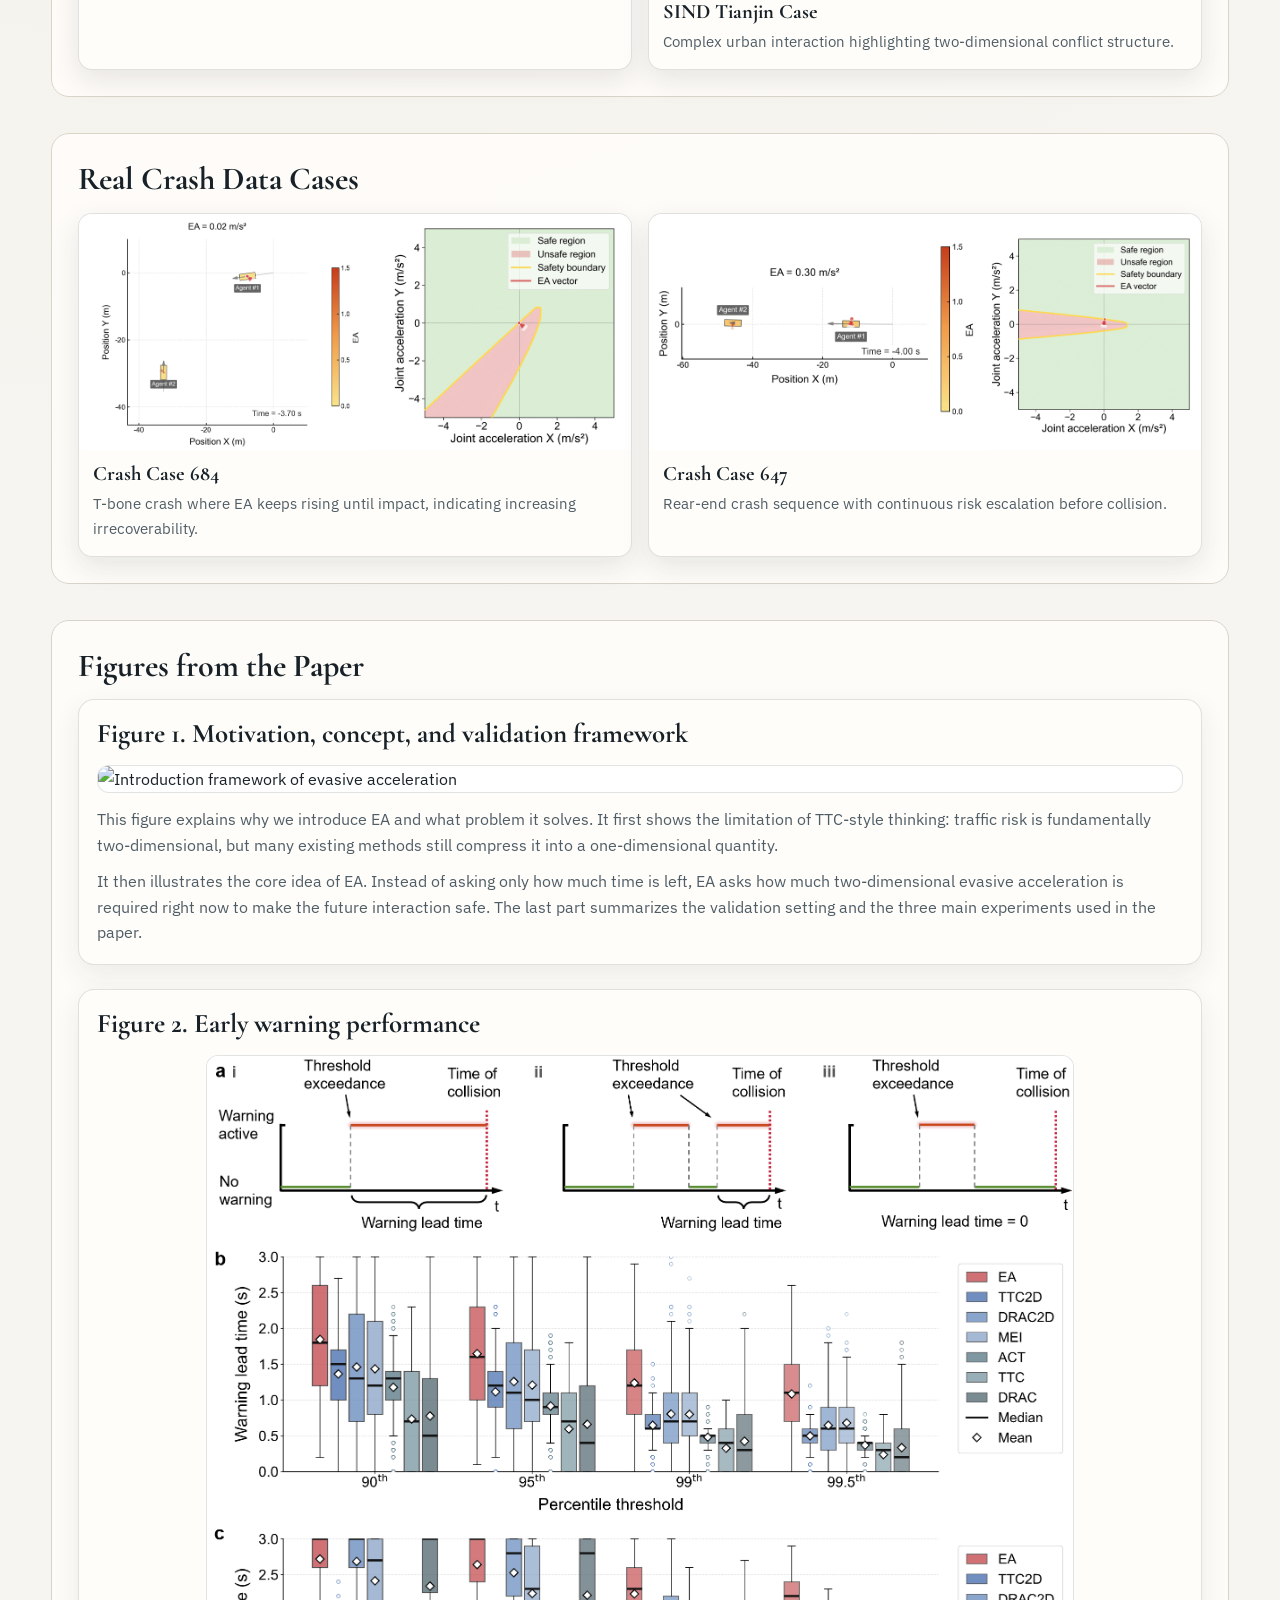
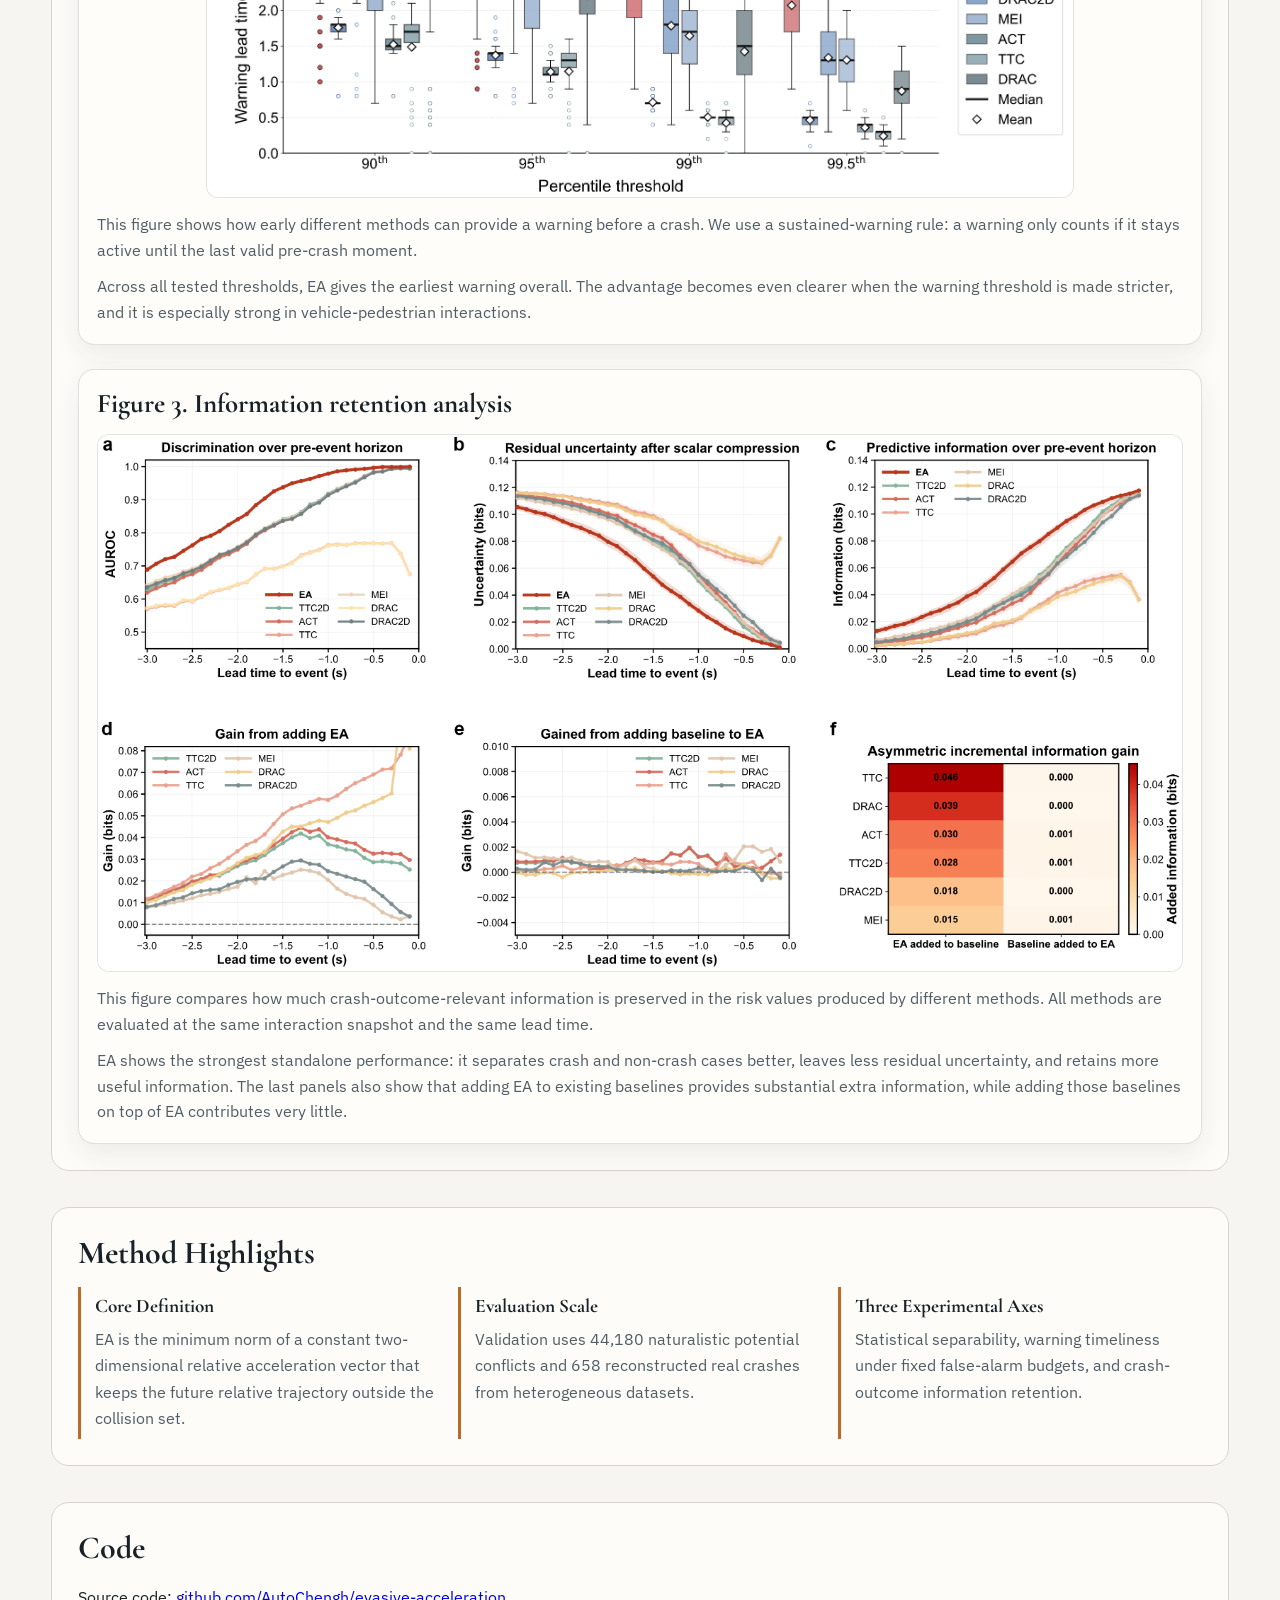
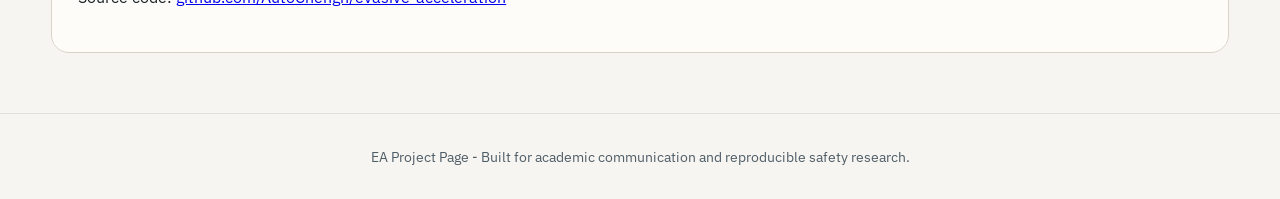
==== commit a472825d: "Add files via upload" ====
--- a/index.html
+++ b/index.html
@@ -81,7 +81,7 @@
 
     <section id="cases" class="section reveal">
       <div class="section-head">
-        <h2>High-Risk Interaction Cases (GIF)</h2>
+        <h2>High-Risk Interaction Cases</h2>
       </div>
       <div class="media-grid">
         <article class="media-card">
@@ -103,7 +103,7 @@
 
     <section class="section reveal">
       <div class="section-head">
-        <h2>Real Crash Data Cases (GIF)</h2>
+        <h2>Real Crash Data Cases</h2>
       </div>
       <div class="media-grid">
         <article class="media-card">
@@ -131,14 +131,7 @@
       <div class="figure-stack">
         <article class="figure-panel">
           <h3>Figure 1. Motivation, concept, and validation framework</h3>
-          <div class="figure-link-box">
-            <p class="figure-link-text">
-              This figure is provided as a PDF for full-resolution viewing.
-            </p>
-            <a class="btn btn-primary" href="assets/images/Intro.pdf" target="_blank" rel="noopener noreferrer">
-              Open Figure 1 (PDF)
-            </a>
-          </div>
+          <img src="assets/images/Intro.png" alt="Introduction framework of evasive acceleration" loading="lazy" class="figure-full-image" />
           <div class="figure-caption">
             <p>
               This figure explains why we introduce EA and what problem it solves.
@@ -155,7 +148,8 @@
 
         <article class="figure-panel">
           <h3>Figure 2. Early warning performance</h3>
-          <img src="assets/images/Results_2_2.png" alt="Early warning performance under percentile-aligned thresholds" loading="lazy" class="figure-full-image" />
+          <!-- <img src="assets/images/Results_2_2.png" alt="Early warning performance under percentile-aligned thresholds" loading="lazy" class="figure-full-image" /> -->
+          <img src="assets/images/Results_2_2.png" alt="Early warning performance under percentile-aligned thresholds" loading="lazy" class="figure-full-image" style="width: 80%; margin: 0 auto;" />
           <div class="figure-caption">
             <p>
               This figure shows how early different methods can provide a warning before a crash.
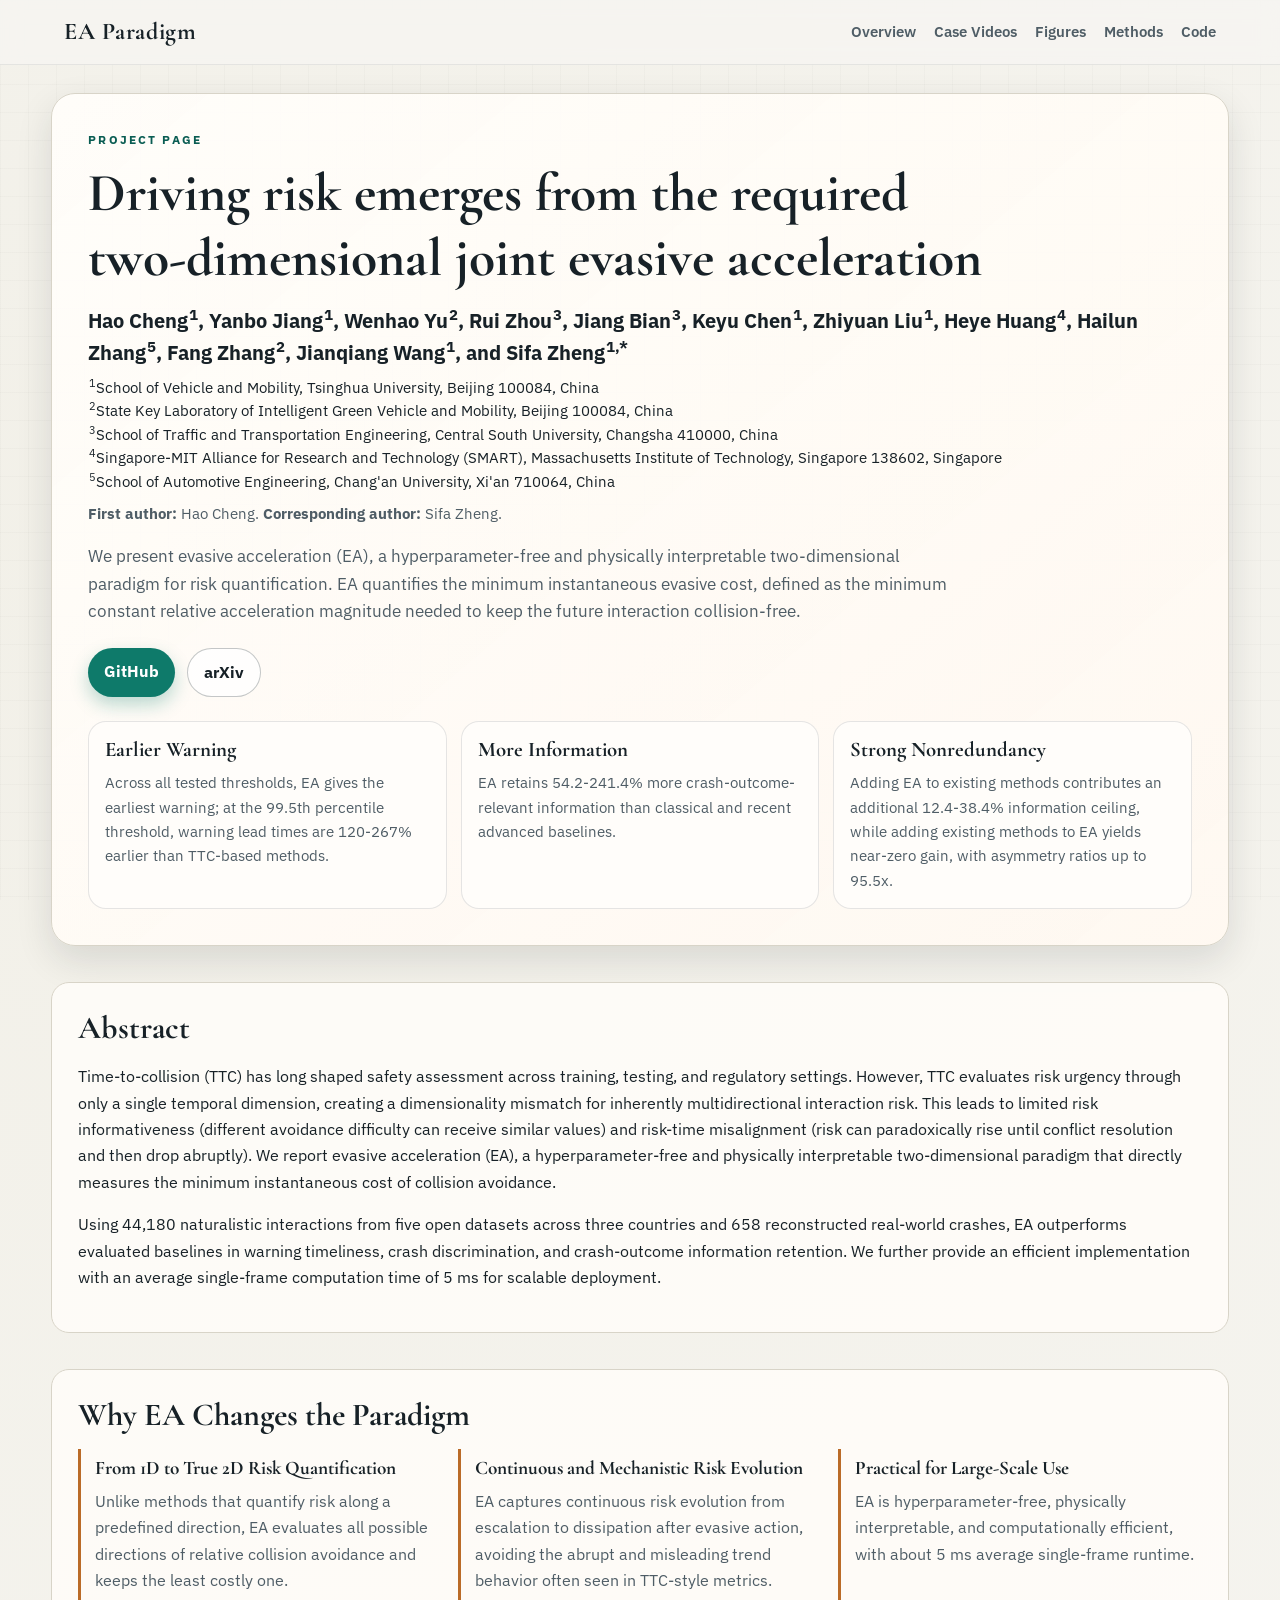
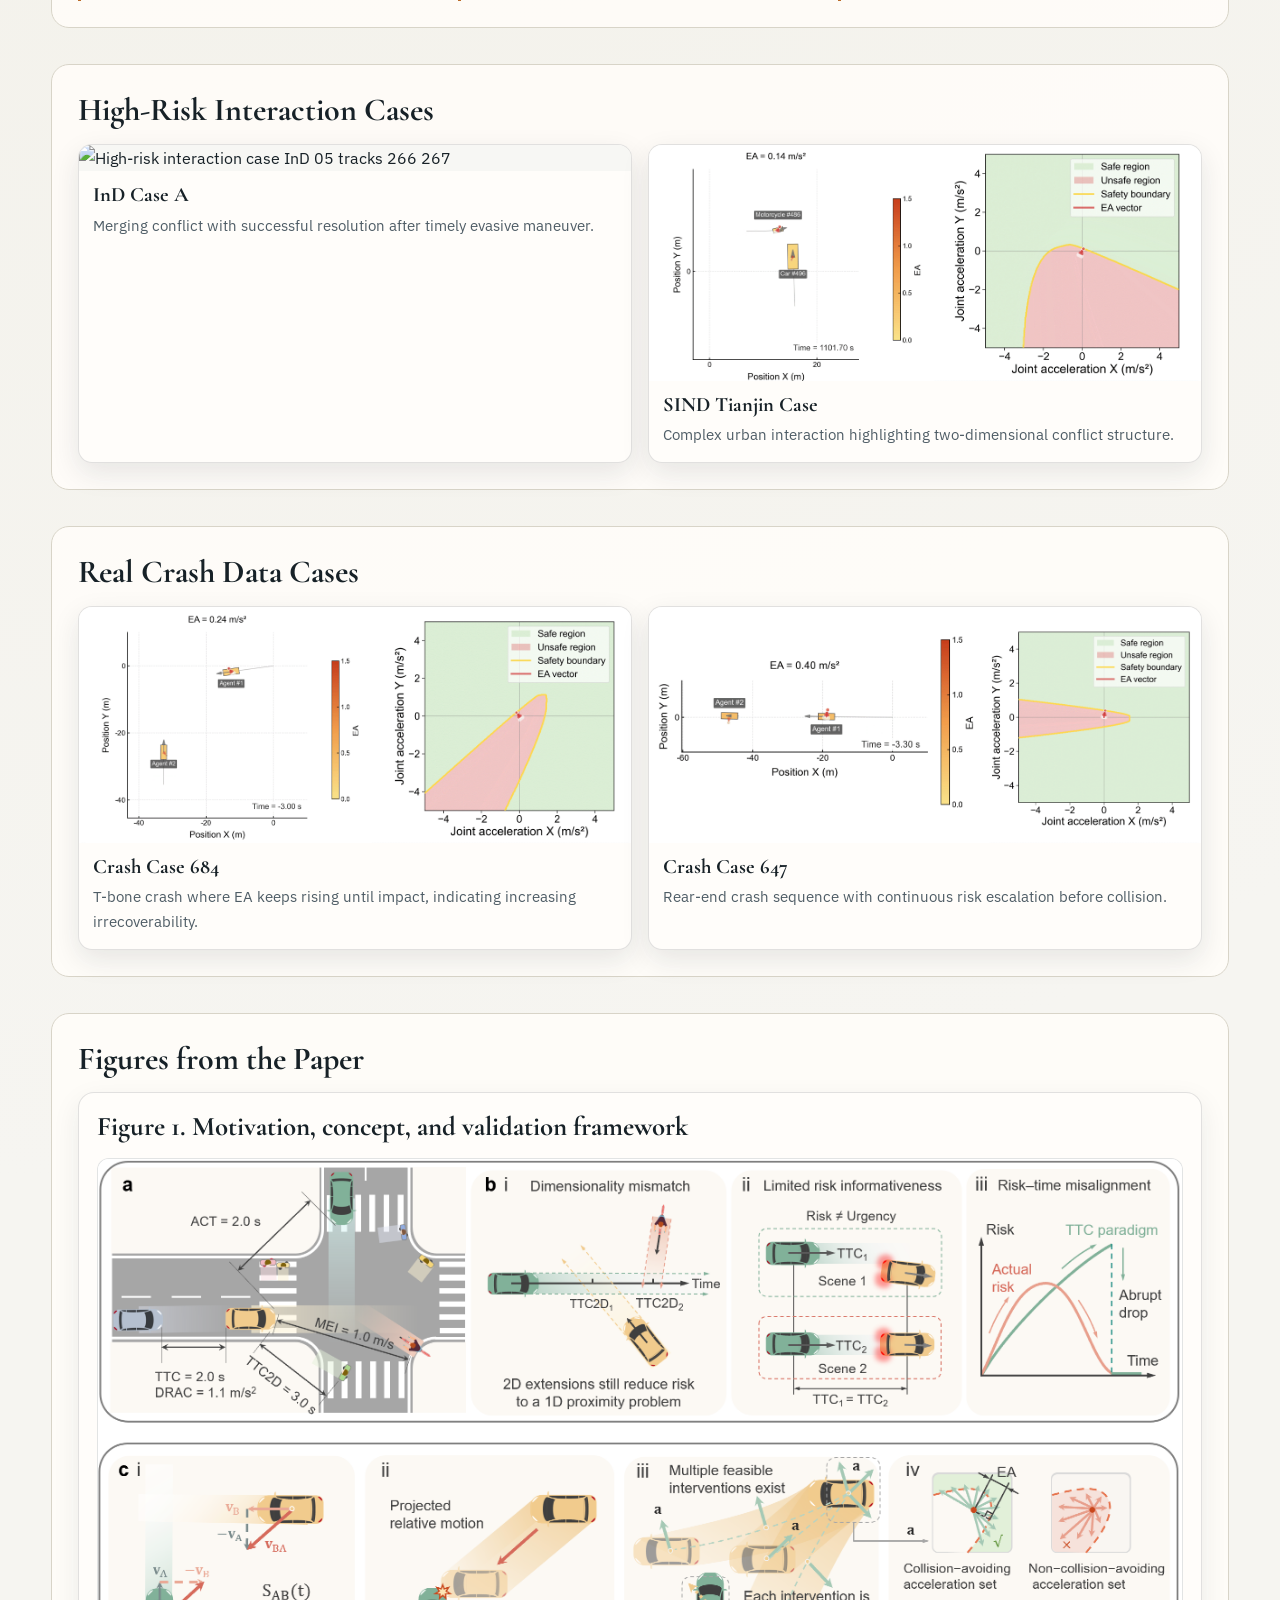
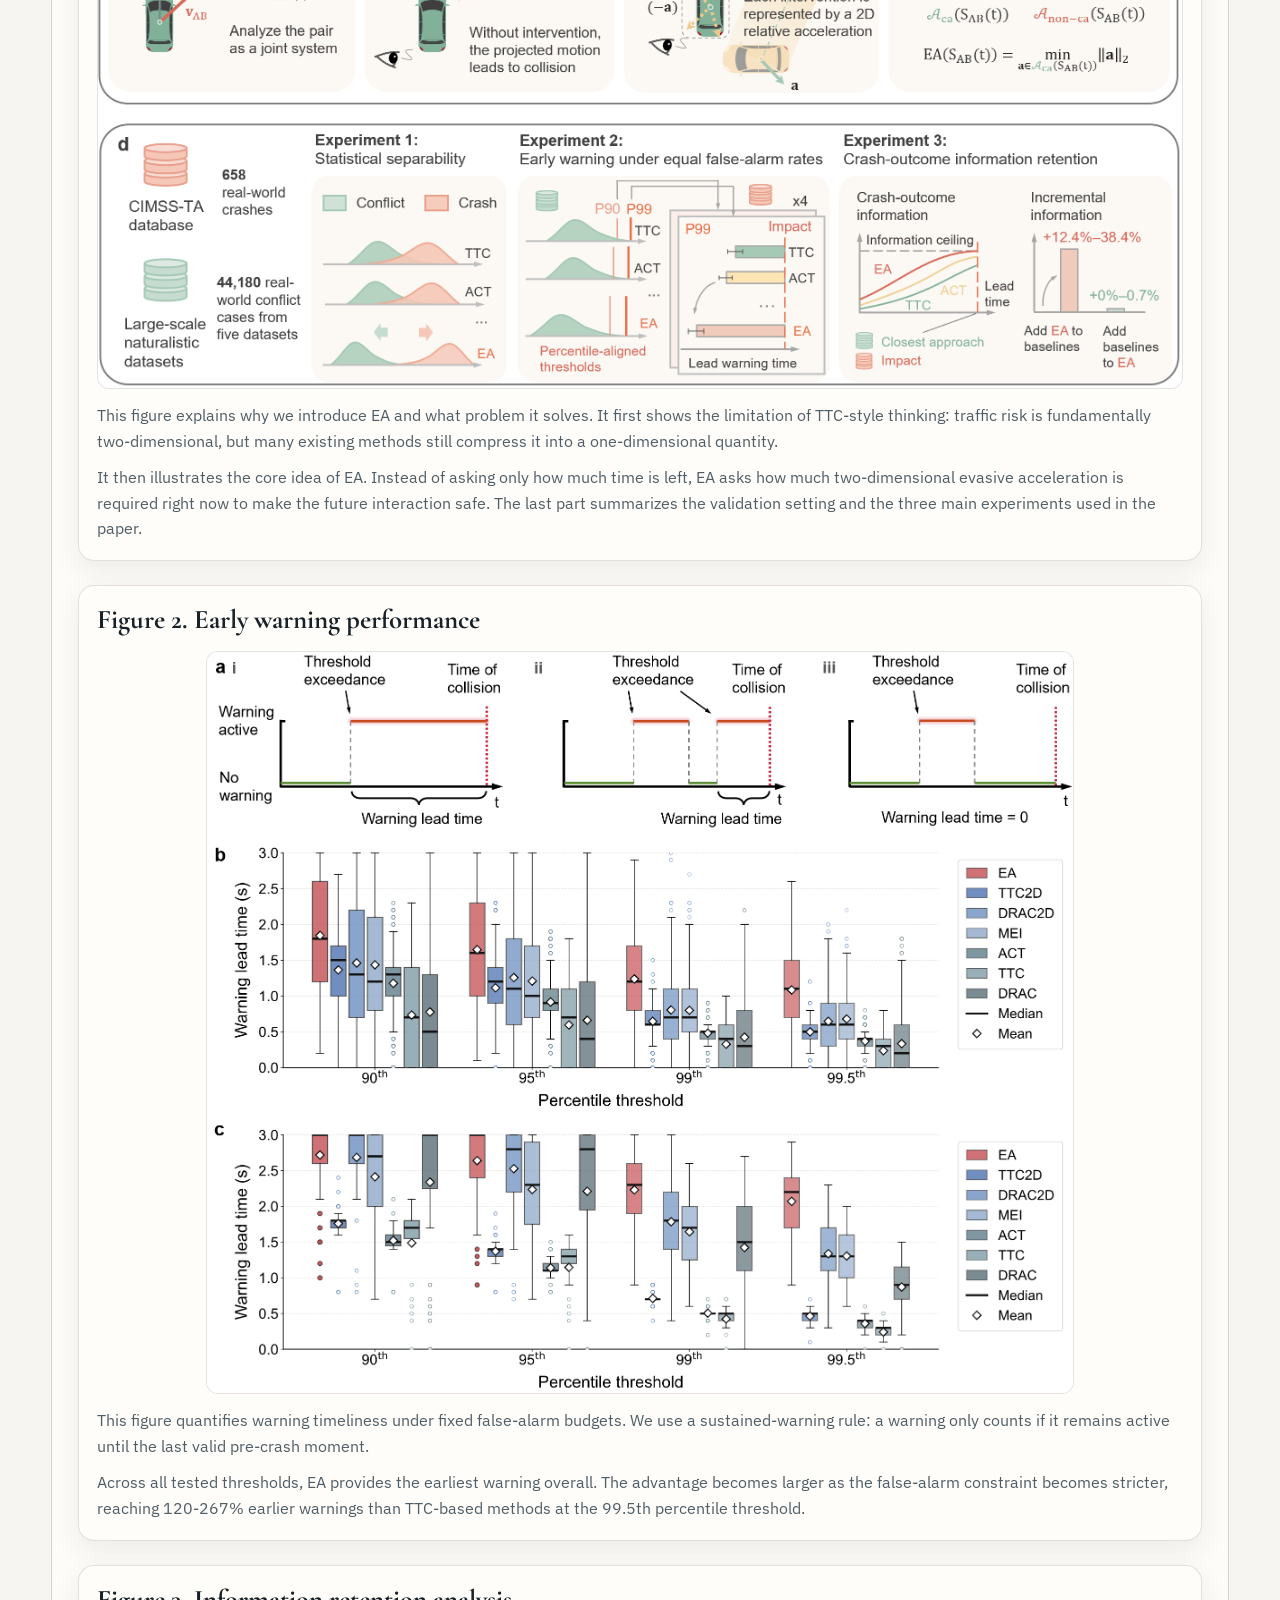
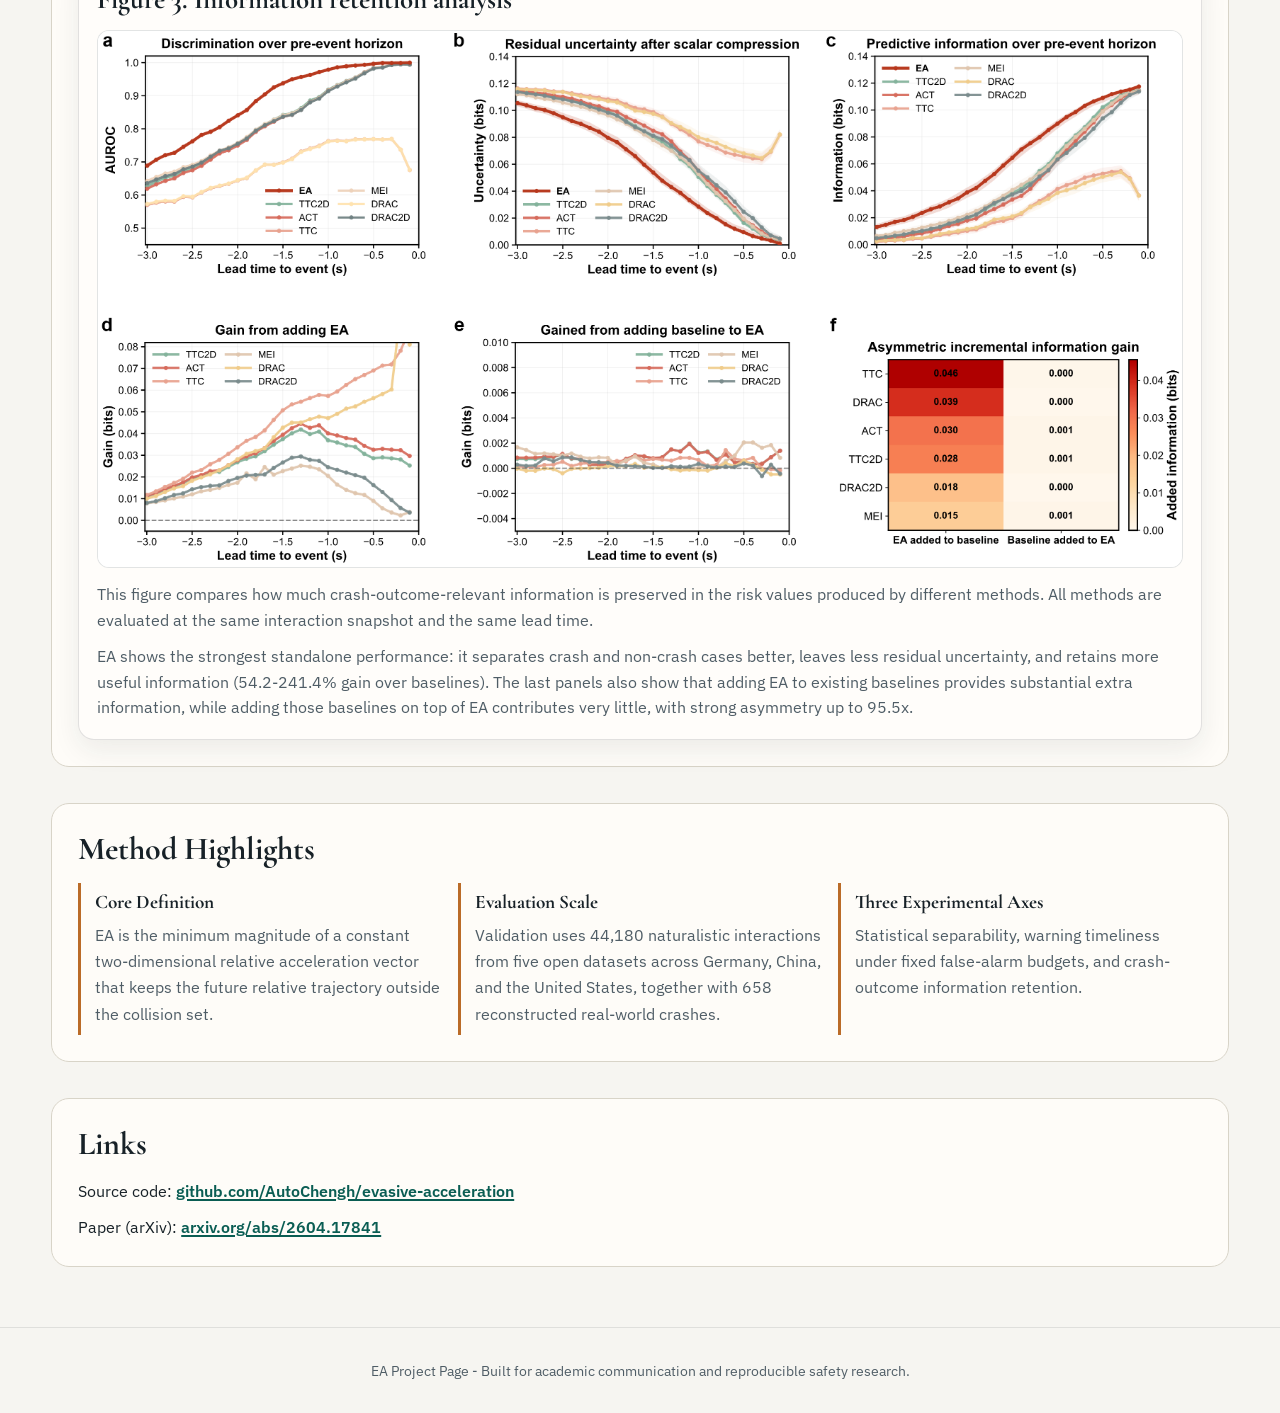
==== commit a6ddaab0: "Add files via upload" ====
--- a/index.html
+++ b/index.html
@@ -44,25 +44,25 @@
         <p class="author-note"><strong>First author:</strong> Hao Cheng. <strong>Corresponding author:</strong> Sifa Zheng.</p>
       </div>
       <p class="hero-text">
-        We present evasive acceleration (EA), a hyperparameter-free and physically intuitive two-dimensional risk paradigm.
-        EA quantifies the minimum constant relative acceleration needed to make an interaction collision-free.
+        We present evasive acceleration (EA), a hyperparameter-free and physically interpretable two-dimensional paradigm for risk quantification.
+        EA quantifies the minimum instantaneous evasive cost, defined as the minimum constant relative acceleration magnitude needed to keep the future interaction collision-free.
       </p>
       <div class="hero-actions">
         <a class="btn btn-primary" href="https://github.com/AutoChengh/evasive-acceleration" target="_blank" rel="noopener noreferrer">GitHub</a>
-        <a class="btn btn-disabled" href="javascript:void(0)" aria-disabled="true">arXiv (coming soon)</a>
+        <a class="btn btn-secondary" href="https://arxiv.org/abs/2604.17841" target="_blank" rel="noopener noreferrer">arXiv</a>
       </div>
       <div class="impact-grid">
         <article class="impact-card">
           <h3>Earlier Warning</h3>
-          <p>120-267% longer warning lead times than TTC-based methods under strict thresholds.</p>
+          <p>Across all tested thresholds, EA gives the earliest warning; at the 99.5th percentile threshold, warning lead times are 120-267% earlier than TTC-based methods.</p>
         </article>
         <article class="impact-card">
           <h3>More Information</h3>
-          <p>75.1-241.4% higher crash-outcome information retention than TTC-based baselines.</p>
+          <p>EA retains 54.2-241.4% more crash-outcome-relevant information than classical and recent advanced baselines.</p>
         </article>
         <article class="impact-card">
           <h3>Strong Nonredundancy</h3>
-          <p>Adding EA reduces entropy by 23.7-38.4%, while adding others to EA brings near-zero gain.</p>
+          <p>Adding EA to existing methods contributes an additional 12.4-38.4% information ceiling, while adding existing methods to EA yields near-zero gain, with asymmetry ratios up to 95.5x.</p>
         </article>
       </div>
     </section>
@@ -72,11 +72,37 @@
         <h2>Abstract</h2>
       </div>
       <p>
-        Most existing testing platforms and benchmarks rely on time-to-collision (TTC) to evaluate safety and guide autonomous driving systems. However, TTC-based methods use a one-dimensional paradigm to quantify motion risk that is inherently two-dimensional and therefore fail to adequately capture either the risk itself or how it evolves over time. We report evasive acceleration (EA), a hyperparameter-free and physically intuitive two-dimensional paradigm that directly measures the instantaneous cost of collision avoidance.
-      </p>
-      <p>
-        Using large-scale interaction data from five open datasets and more than 600 real crashes, EA provides the earliest statistically significant warning across all tested thresholds, consistently improves crash discrimination, and retains substantially more outcome-relevant information than existing methods.
-      </p>
+        Time-to-collision (TTC) has long shaped safety assessment across training, testing, and regulatory settings. However, TTC evaluates risk urgency through only a single temporal dimension, creating a dimensionality mismatch for inherently multidirectional interaction risk. This leads to limited risk informativeness (different avoidance difficulty can receive similar values) and risk-time misalignment (risk can paradoxically rise until conflict resolution and then drop abruptly). We report evasive acceleration (EA), a hyperparameter-free and physically interpretable two-dimensional paradigm that directly measures the minimum instantaneous cost of collision avoidance.
+      </p>
+      <p>
+        Using 44,180 naturalistic interactions from five open datasets across three countries and 658 reconstructed real-world crashes, EA outperforms evaluated baselines in warning timeliness, crash discrimination, and crash-outcome information retention. We further provide an efficient implementation with an average single-frame computation time of 5 ms for scalable deployment.
+      </p>
+    </section>
+
+    <section class="section reveal">
+      <div class="section-head">
+        <h2>Why EA Changes the Paradigm</h2>
+      </div>
+      <div class="method-grid">
+        <article>
+          <h3>From 1D to True 2D Risk Quantification</h3>
+          <p>
+            Unlike methods that quantify risk along a predefined direction, EA evaluates all possible directions of relative collision avoidance and keeps the least costly one.
+          </p>
+        </article>
+        <article>
+          <h3>Continuous and Mechanistic Risk Evolution</h3>
+          <p>
+            EA captures continuous risk evolution from escalation to dissipation after evasive action, avoiding the abrupt and misleading trend behavior often seen in TTC-style metrics.
+          </p>
+        </article>
+        <article>
+          <h3>Practical for Large-Scale Use</h3>
+          <p>
+            EA is hyperparameter-free, physically interpretable, and computationally efficient, with about 5 ms average single-frame runtime.
+          </p>
+        </article>
+      </div>
     </section>
 
     <section id="cases" class="section reveal">
@@ -152,13 +178,13 @@
           <img src="assets/images/Results_2_2.png" alt="Early warning performance under percentile-aligned thresholds" loading="lazy" class="figure-full-image" style="width: 80%; margin: 0 auto;" />
           <div class="figure-caption">
             <p>
-              This figure shows how early different methods can provide a warning before a crash.
-              We use a sustained-warning rule: a warning only counts if it stays active until the last valid pre-crash moment.
-            </p>
-            <p>
-              Across all tested thresholds, EA gives the earliest warning overall.
-              The advantage becomes even clearer when the warning threshold is made stricter,
-              and it is especially strong in vehicle-pedestrian interactions.
+              This figure quantifies warning timeliness under fixed false-alarm budgets.
+              We use a sustained-warning rule: a warning only counts if it remains active until the last valid pre-crash moment.
+            </p>
+            <p>
+              Across all tested thresholds, EA provides the earliest warning overall.
+              The advantage becomes larger as the false-alarm constraint becomes stricter,
+              reaching 120-267% earlier warnings than TTC-based methods at the 99.5th percentile threshold.
             </p>
           </div>
         </article>
@@ -173,9 +199,9 @@
             </p>
             <p>
               EA shows the strongest standalone performance: it separates crash and non-crash cases better,
-              leaves less residual uncertainty, and retains more useful information.
+              leaves less residual uncertainty, and retains more useful information (54.2-241.4% gain over baselines).
               The last panels also show that adding EA to existing baselines provides substantial extra information,
-              while adding those baselines on top of EA contributes very little.
+              while adding those baselines on top of EA contributes very little, with strong asymmetry up to 95.5x.
             </p>
           </div>
         </article>
@@ -190,13 +216,13 @@
         <article>
           <h3>Core Definition</h3>
           <p>
-            EA is the minimum norm of a constant two-dimensional relative acceleration vector that keeps the future relative trajectory outside the collision set.
+            EA is the minimum magnitude of a constant two-dimensional relative acceleration vector that keeps the future relative trajectory outside the collision set.
           </p>
         </article>
         <article>
           <h3>Evaluation Scale</h3>
           <p>
-            Validation uses 44,180 naturalistic potential conflicts and 658 reconstructed real crashes from heterogeneous datasets.
+            Validation uses 44,180 naturalistic interactions from five open datasets across Germany, China, and the United States, together with 658 reconstructed real-world crashes.
           </p>
         </article>
         <article>
@@ -210,11 +236,15 @@
 
     <section id="citation" class="section reveal citation">
       <div class="section-head">
-        <h2>Code</h2>
+        <h2>Links</h2>
       </div>
       <p>
         Source code:
         <a href="https://github.com/AutoChengh/evasive-acceleration" target="_blank" rel="noopener noreferrer">github.com/AutoChengh/evasive-acceleration</a>
+      </p>
+      <p>
+        Paper (arXiv):
+        <a href="https://arxiv.org/abs/2604.17841" target="_blank" rel="noopener noreferrer">arxiv.org/abs/2604.17841</a>
       </p>
     </section>
   </main>
--- a/styles.css
+++ b/styles.css
@@ -171,9 +171,6 @@
   border-radius: 999px;
   font-weight: 700;
   transition: transform 0.2s ease, box-shadow 0.2s ease;
-  display: inline-flex;
-  align-items: center;
-  justify-content: center;
 }
 
 .btn:hover {
@@ -226,6 +223,7 @@
   margin: 0;
   color: var(--ink-soft);
   font-size: 0.96rem;
+  line-height: 1.58;
 }
 
 .section {
@@ -317,23 +315,6 @@
   background: #fff;
 }
 
-.figure-link-box {
-  border: 1px dashed rgba(23, 33, 39, 0.22);
-  border-radius: 14px;
-  padding: 22px;
-  background: #f8f6f0;
-  display: flex;
-  flex-direction: column;
-  align-items: flex-start;
-  gap: 12px;
-}
-
-.figure-link-text {
-  margin: 0;
-  color: var(--ink-soft);
-  font-size: 0.98rem;
-}
-
 .figure-caption {
   margin-top: 14px;
   color: var(--ink-soft);
@@ -365,6 +346,25 @@
 .method-grid p {
   margin: 0;
   color: var(--ink-soft);
+}
+
+.citation p {
+  margin: 0 0 10px;
+}
+
+.citation p:last-child {
+  margin-bottom: 0;
+}
+
+.citation a {
+  color: var(--accent-strong);
+  font-weight: 600;
+  text-decoration-thickness: 1.5px;
+  text-underline-offset: 2px;
+}
+
+.citation a:hover {
+  color: var(--accent);
 }
 
 .footer {
@@ -434,12 +434,7 @@
     padding: 14px;
   }
 
-  .figure-caption,
-  .figure-link-text {
+  .figure-caption {
     font-size: 0.95rem;
   }
-
-  .figure-link-box {
-    padding: 16px;
-  }
 }
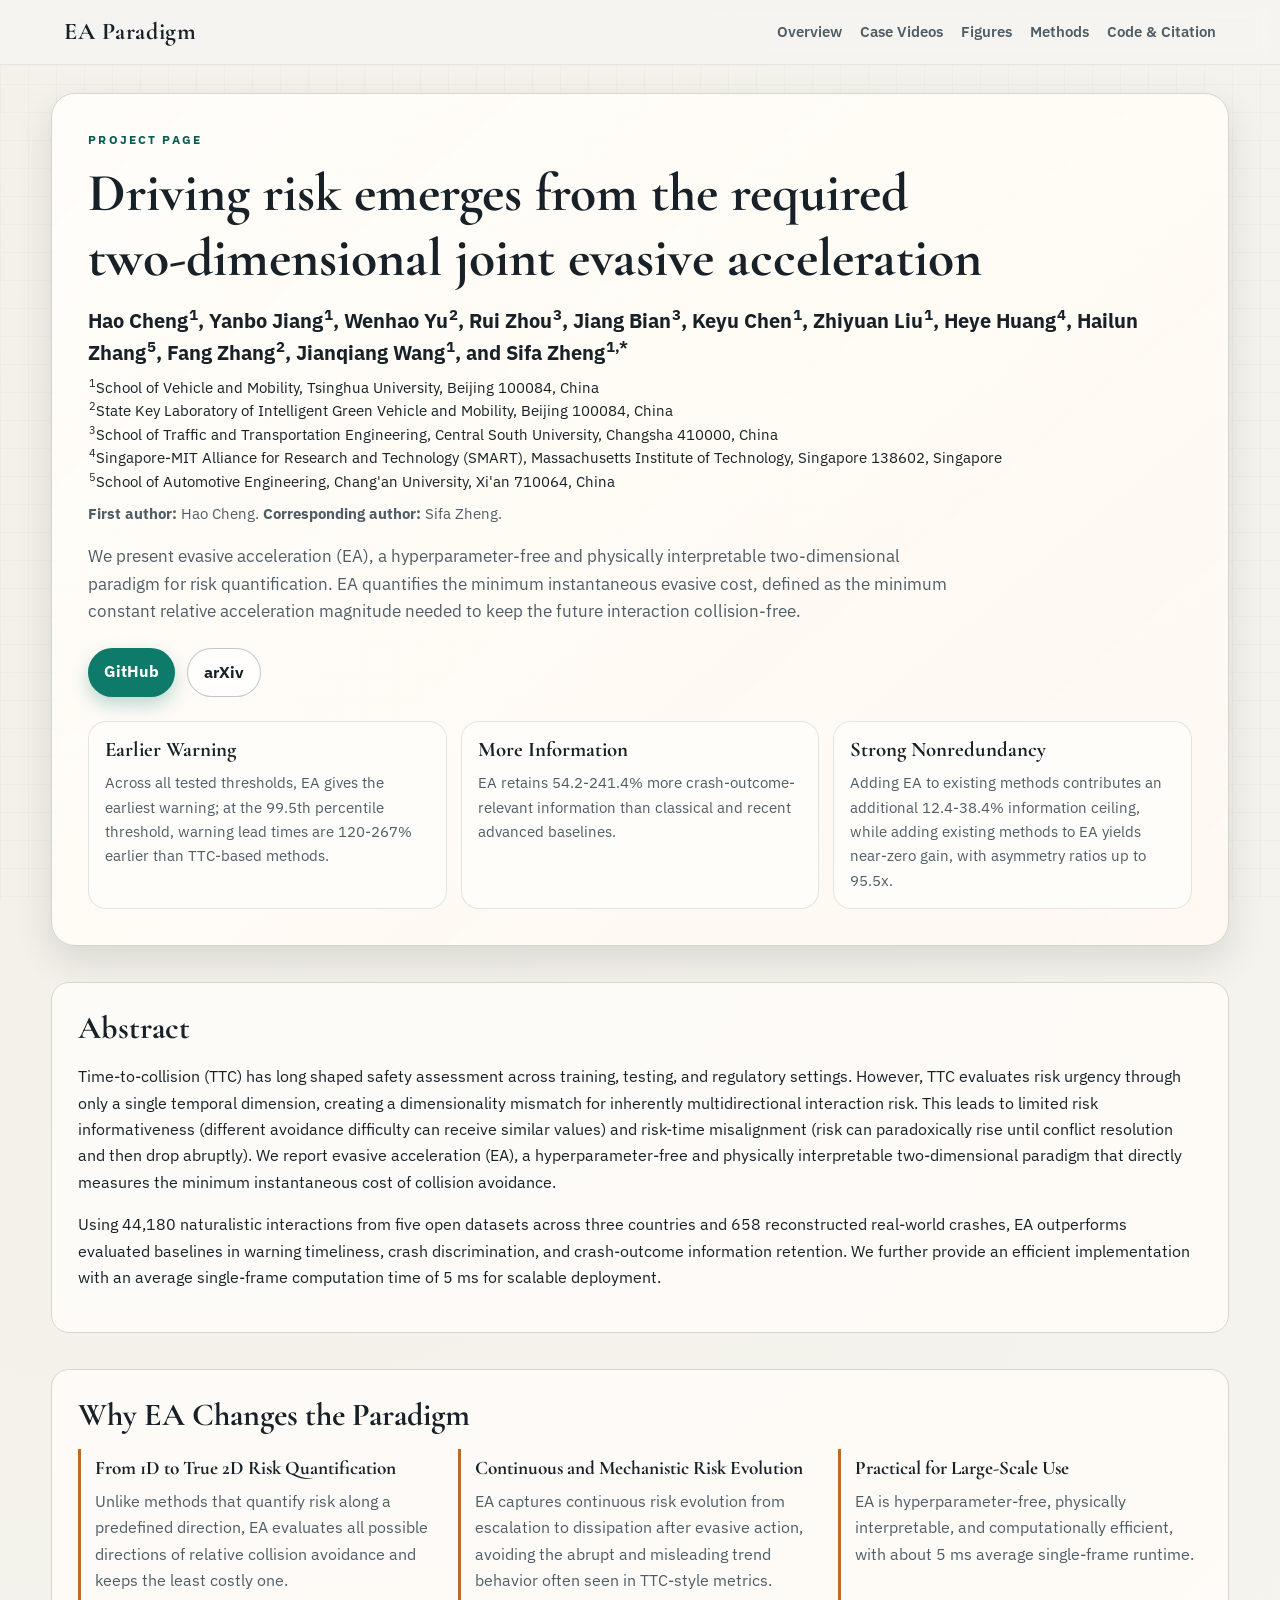
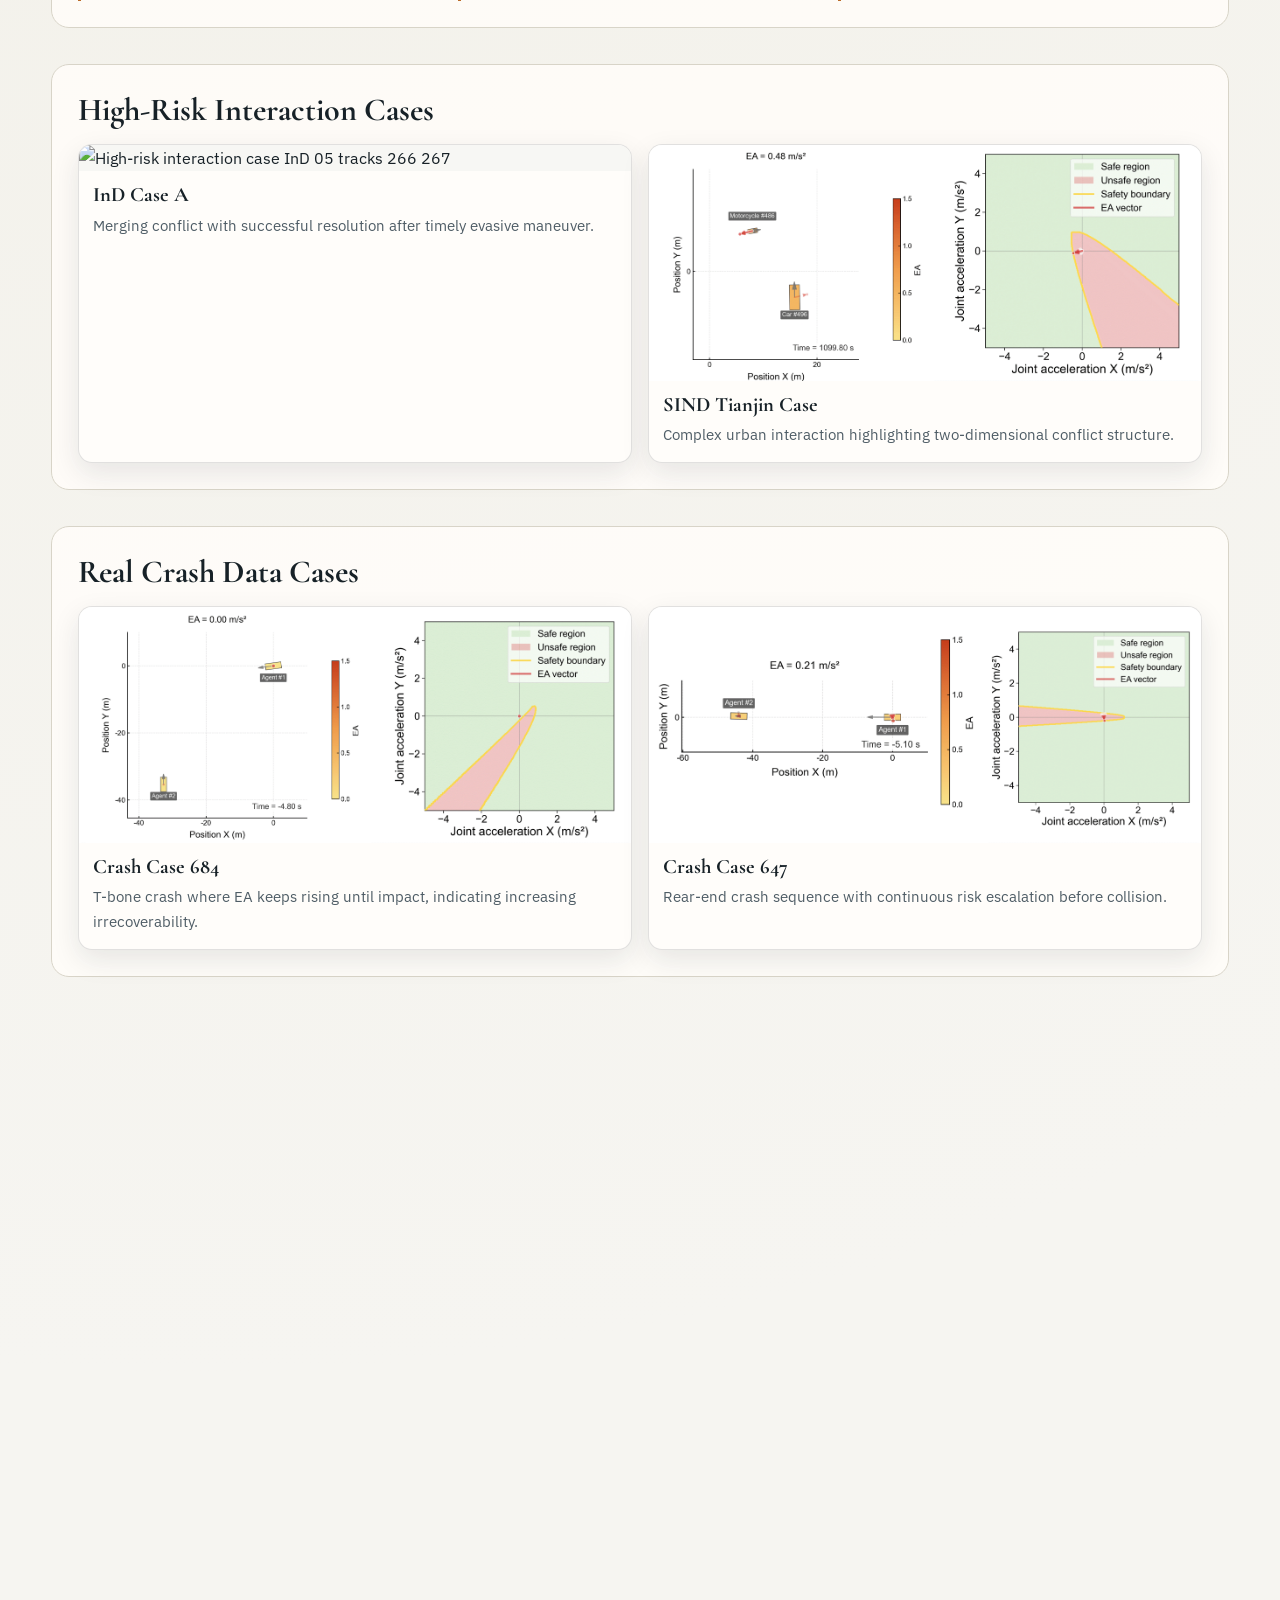
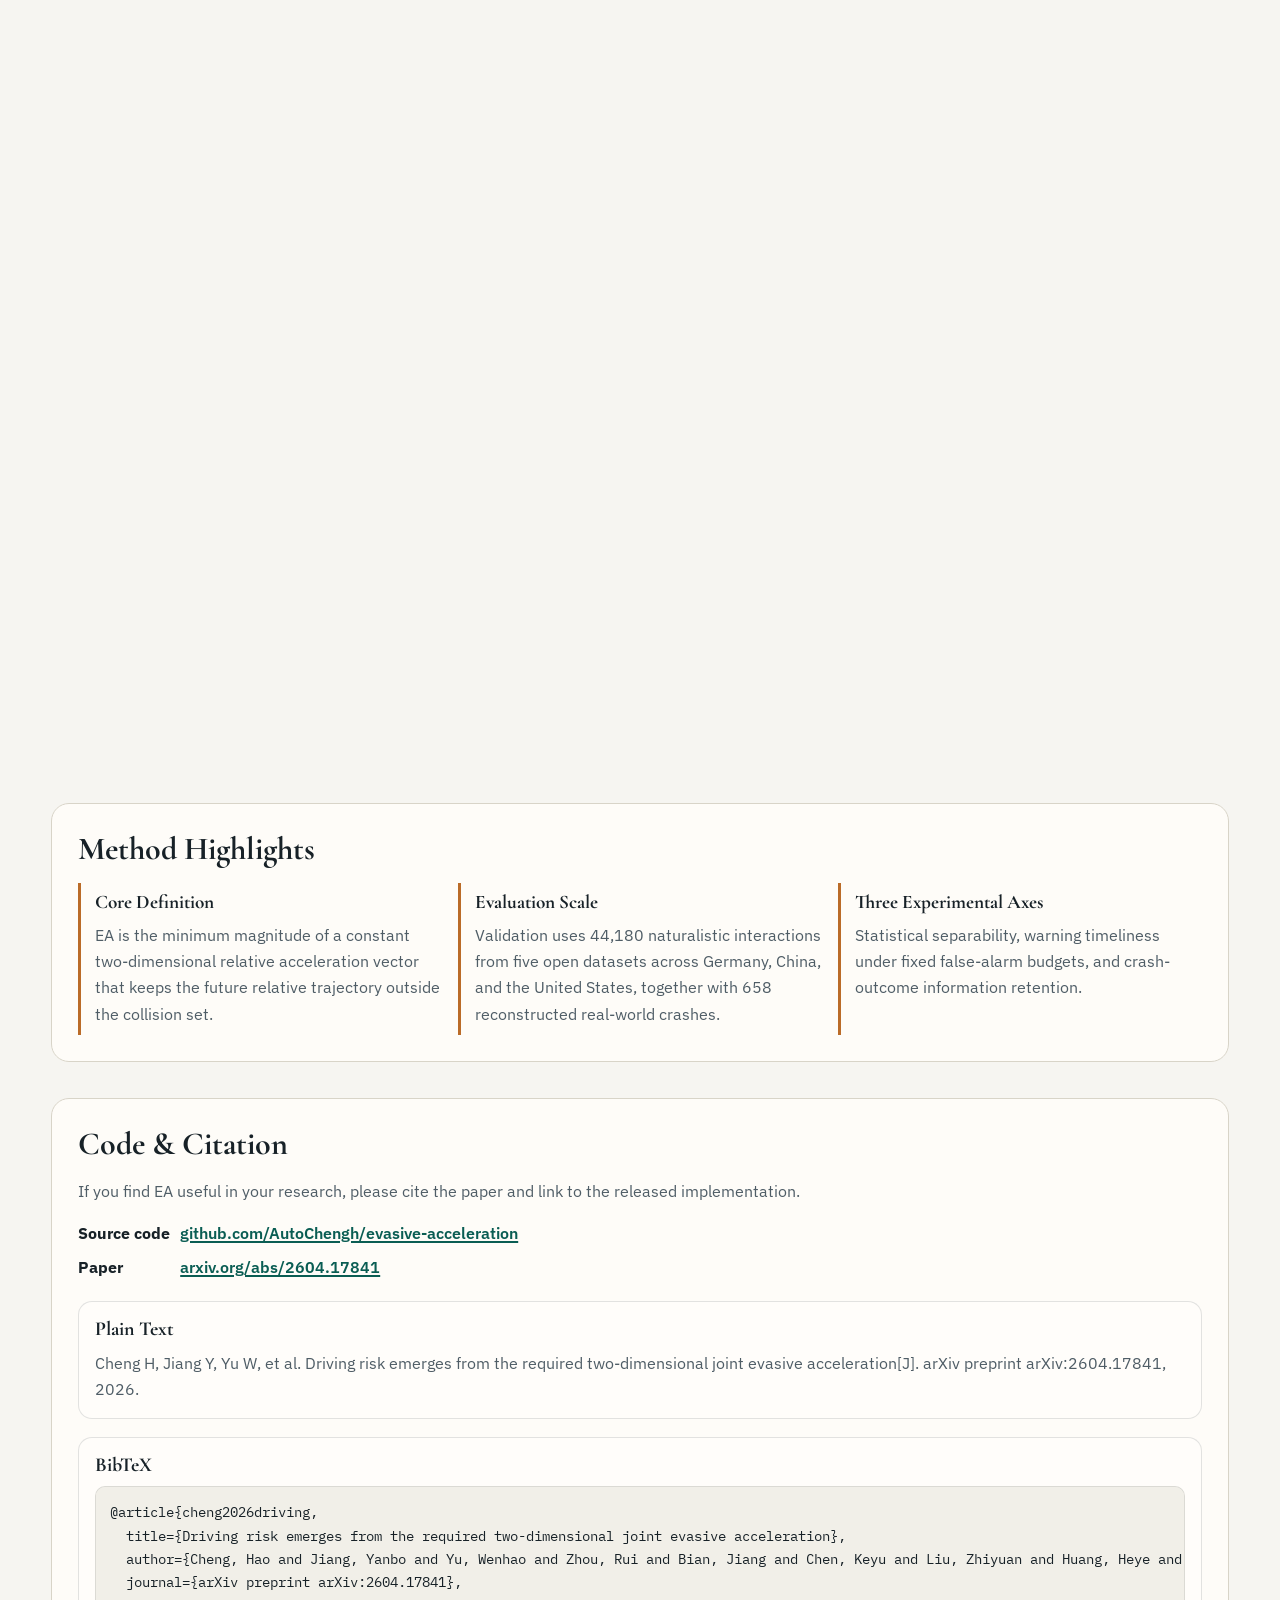
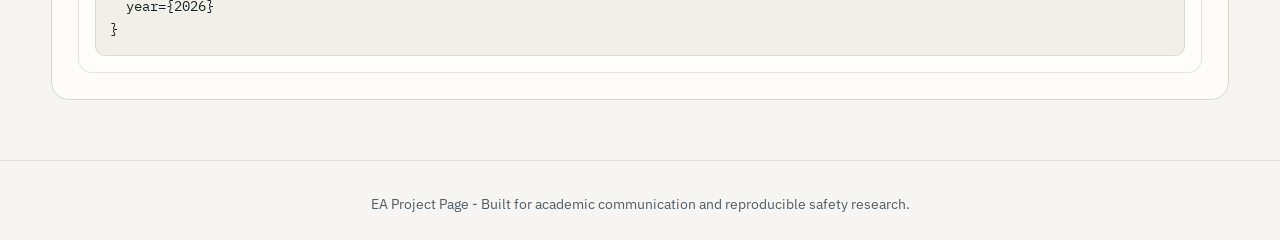
==== commit 77717db5: "Add files via upload" ====
--- a/index.html
+++ b/index.html
@@ -7,7 +7,7 @@
   <meta name="description" content="Project page for the EA paradigm: a two-dimensional, physically interpretable risk quantification method for autonomous driving safety." />
   <link rel="preconnect" href="https://fonts.googleapis.com" />
   <link rel="preconnect" href="https://fonts.gstatic.com" crossorigin />
-  <link href="https://fonts.googleapis.com/css2?family=Cormorant+Garamond:wght@500;600;700&family=IBM+Plex+Sans:wght@400;500;600;700&display=swap" rel="stylesheet" />
+  <link href="https://fonts.googleapis.com/css2?family=Cormorant+Garamond:wght@500;600;700&family=IBM+Plex+Mono:wght@400;500&family=IBM+Plex+Sans:wght@400;500;600;700&display=swap" rel="stylesheet" />
   <link rel="stylesheet" href="styles.css" />
 </head>
 <body>
@@ -20,7 +20,7 @@
       <a href="#cases">Case Videos</a>
       <a href="#figures">Figures</a>
       <a href="#methods">Methods</a>
-      <a href="#citation">Code</a>
+      <a href="#citation">Code & Citation</a>
     </nav>
   </header>
 
@@ -234,19 +234,41 @@
       </div>
     </section>
 
-    <section id="citation" class="section reveal citation">
-      <div class="section-head">
-        <h2>Links</h2>
-      </div>
-      <p>
-        Source code:
-        <a href="https://github.com/AutoChengh/evasive-acceleration" target="_blank" rel="noopener noreferrer">github.com/AutoChengh/evasive-acceleration</a>
-      </p>
-      <p>
-        Paper (arXiv):
-        <a href="https://arxiv.org/abs/2604.17841" target="_blank" rel="noopener noreferrer">arxiv.org/abs/2604.17841</a>
-      </p>
-    </section>
+    <section id="citation" class="section reveal citation">
+      <div class="section-head">
+        <h2>Code & Citation</h2>
+      </div>
+      <p class="citation-intro">
+        If you find EA useful in your research, please cite the paper and link to the released implementation.
+      </p>
+      <div class="resource-links" aria-label="Project links">
+        <p>
+          <span>Source code</span>
+          <a href="https://github.com/AutoChengh/evasive-acceleration" target="_blank" rel="noopener noreferrer">github.com/AutoChengh/evasive-acceleration</a>
+        </p>
+        <p>
+          <span>Paper</span>
+          <a href="https://arxiv.org/abs/2604.17841" target="_blank" rel="noopener noreferrer">arxiv.org/abs/2604.17841</a>
+        </p>
+      </div>
+
+      <div class="citation-block">
+        <h3>Plain Text</h3>
+        <p class="citation-text">
+          Cheng H, Jiang Y, Yu W, et al. Driving risk emerges from the required two-dimensional joint evasive acceleration[J]. arXiv preprint arXiv:2604.17841, 2026.
+        </p>
+      </div>
+
+      <div class="citation-block">
+        <h3>BibTeX</h3>
+        <pre><code>@article{cheng2026driving,
+  title={Driving risk emerges from the required two-dimensional joint evasive acceleration},
+  author={Cheng, Hao and Jiang, Yanbo and Yu, Wenhao and Zhou, Rui and Bian, Jiang and Chen, Keyu and Liu, Zhiyuan and Huang, Heye and Zhang, Hailun and Zhang, Fang and others},
+  journal={arXiv preprint arXiv:2604.17841},
+  year={2026}
+}</code></pre>
+      </div>
+    </section>
   </main>
 
   <footer class="footer">
@@ -255,4 +277,4 @@
 
   <script src="script.js"></script>
 </body>
-</html>+</html>
--- a/styles.css
+++ b/styles.css
@@ -348,28 +348,78 @@
   color: var(--ink-soft);
 }
 
-.citation p {
-  margin: 0 0 10px;
-}
-
-.citation p:last-child {
-  margin-bottom: 0;
-}
-
-.citation a {
-  color: var(--accent-strong);
+.citation-intro {
+  margin: 0 0 16px;
+  color: var(--ink-soft);
+}
+
+.resource-links {
+  display: grid;
+  gap: 8px;
+  margin-bottom: 20px;
+}
+
+.resource-links p {
+  margin: 0;
+  display: flex;
+  gap: 10px;
+  flex-wrap: wrap;
+}
+
+.resource-links span {
+  min-width: 92px;
+  color: var(--ink);
+  font-weight: 700;
+}
+
+.citation a {
+  color: var(--accent-strong);
   font-weight: 600;
   text-decoration-thickness: 1.5px;
   text-underline-offset: 2px;
 }
 
-.citation a:hover {
-  color: var(--accent);
-}
-
-.footer {
-  border-top: 1px solid rgba(23, 33, 39, 0.1);
-  text-align: center;
+.citation a:hover {
+  color: var(--accent);
+}
+
+.citation-block {
+  margin-top: 18px;
+  border: 1px solid rgba(23, 33, 39, 0.12);
+  border-radius: 14px;
+  background: var(--paper);
+  padding: 16px;
+}
+
+.citation-block h3 {
+  margin-bottom: 8px;
+  font-size: 1.24rem;
+}
+
+.citation-text {
+  margin: 0;
+  color: var(--ink-soft);
+}
+
+.citation pre {
+  margin: 0;
+  overflow-x: auto;
+  border-radius: 10px;
+  background: #f1efe8;
+  border: 1px solid rgba(23, 33, 39, 0.1);
+  padding: 14px;
+  color: var(--ink);
+  font-size: 0.9rem;
+  line-height: 1.55;
+}
+
+.citation code {
+  font-family: "IBM Plex Mono", Consolas, "Liberation Mono", monospace;
+}
+
+.footer {
+  border-top: 1px solid rgba(23, 33, 39, 0.1);
+  text-align: center;
   padding: 16px;
   color: var(--ink-soft);
   font-size: 0.9rem;
@@ -434,7 +484,24 @@
     padding: 14px;
   }
 
-  .figure-caption {
-    font-size: 0.95rem;
-  }
-}+  .figure-caption {
+    font-size: 0.95rem;
+  }
+
+  .resource-links p {
+    display: block;
+  }
+
+  .resource-links span {
+    display: block;
+    min-width: 0;
+  }
+
+  .citation-block {
+    padding: 14px;
+  }
+
+  .citation pre {
+    font-size: 0.82rem;
+  }
+}
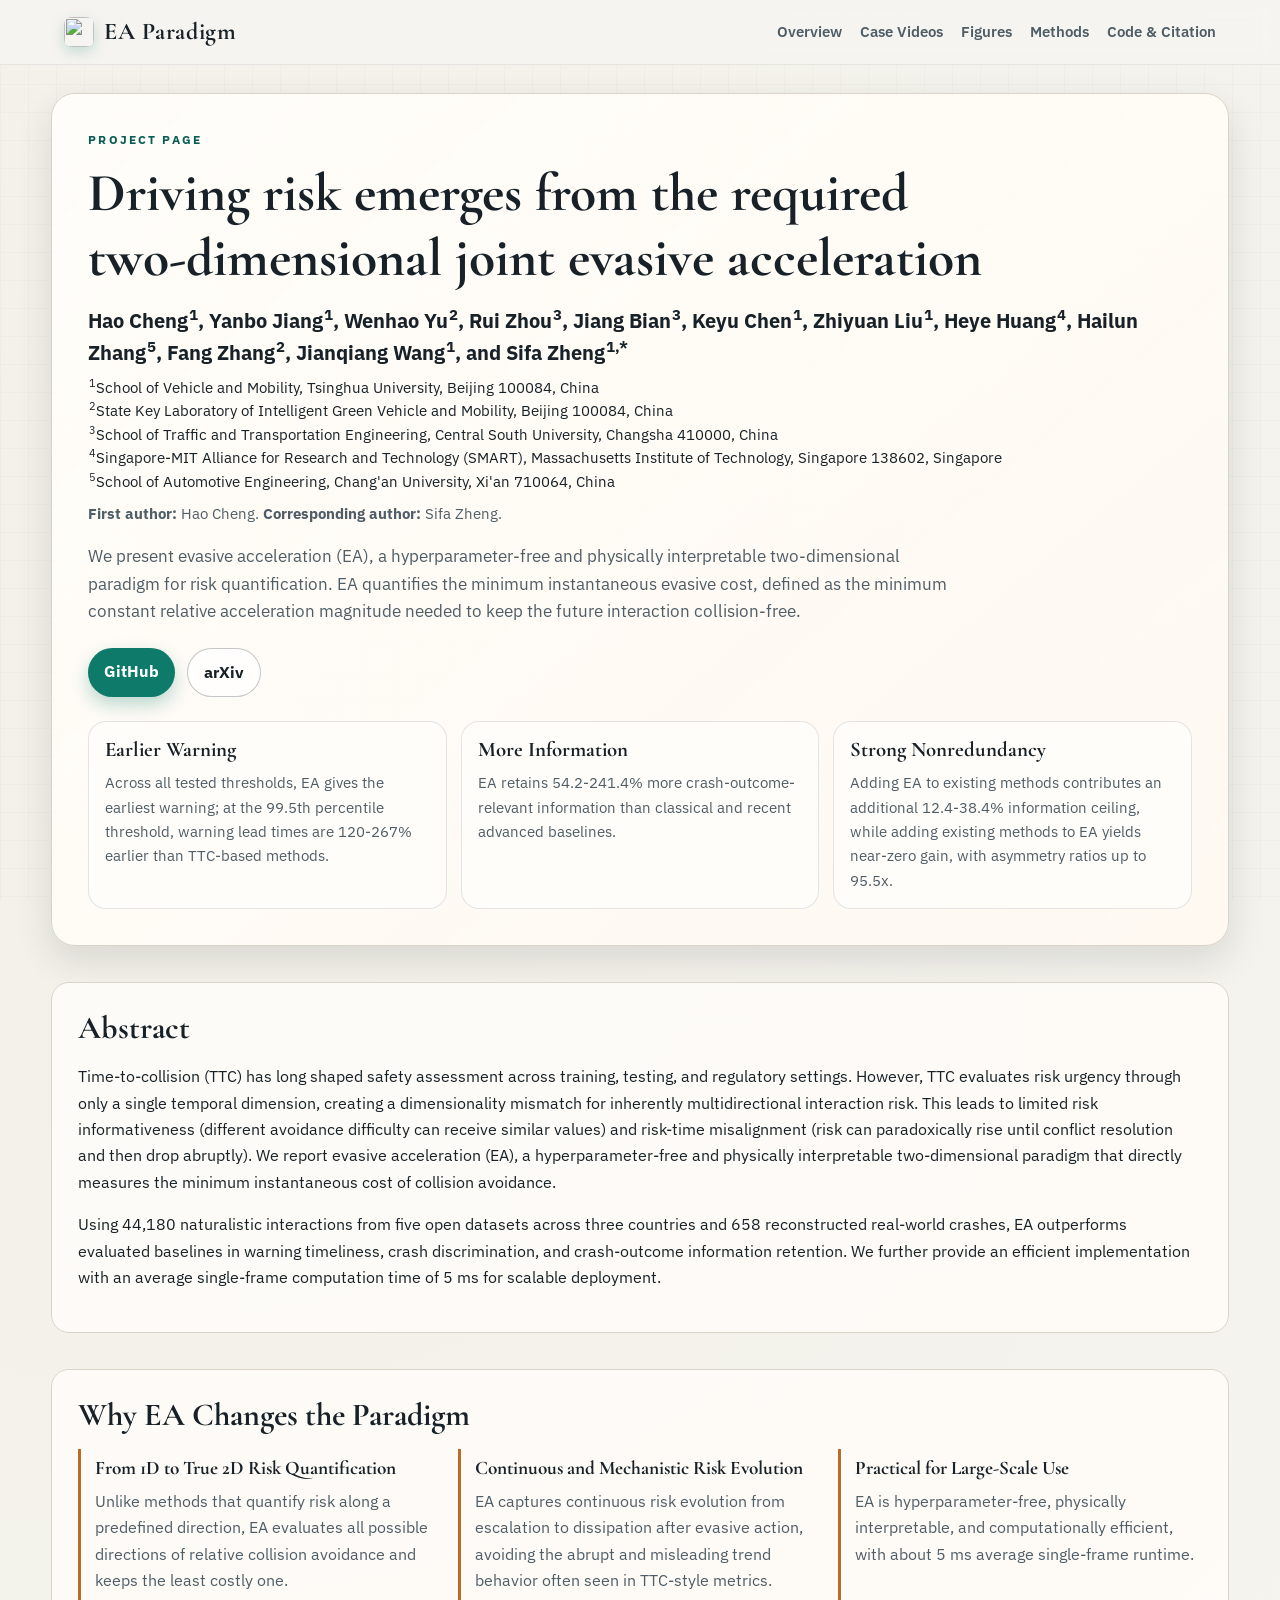
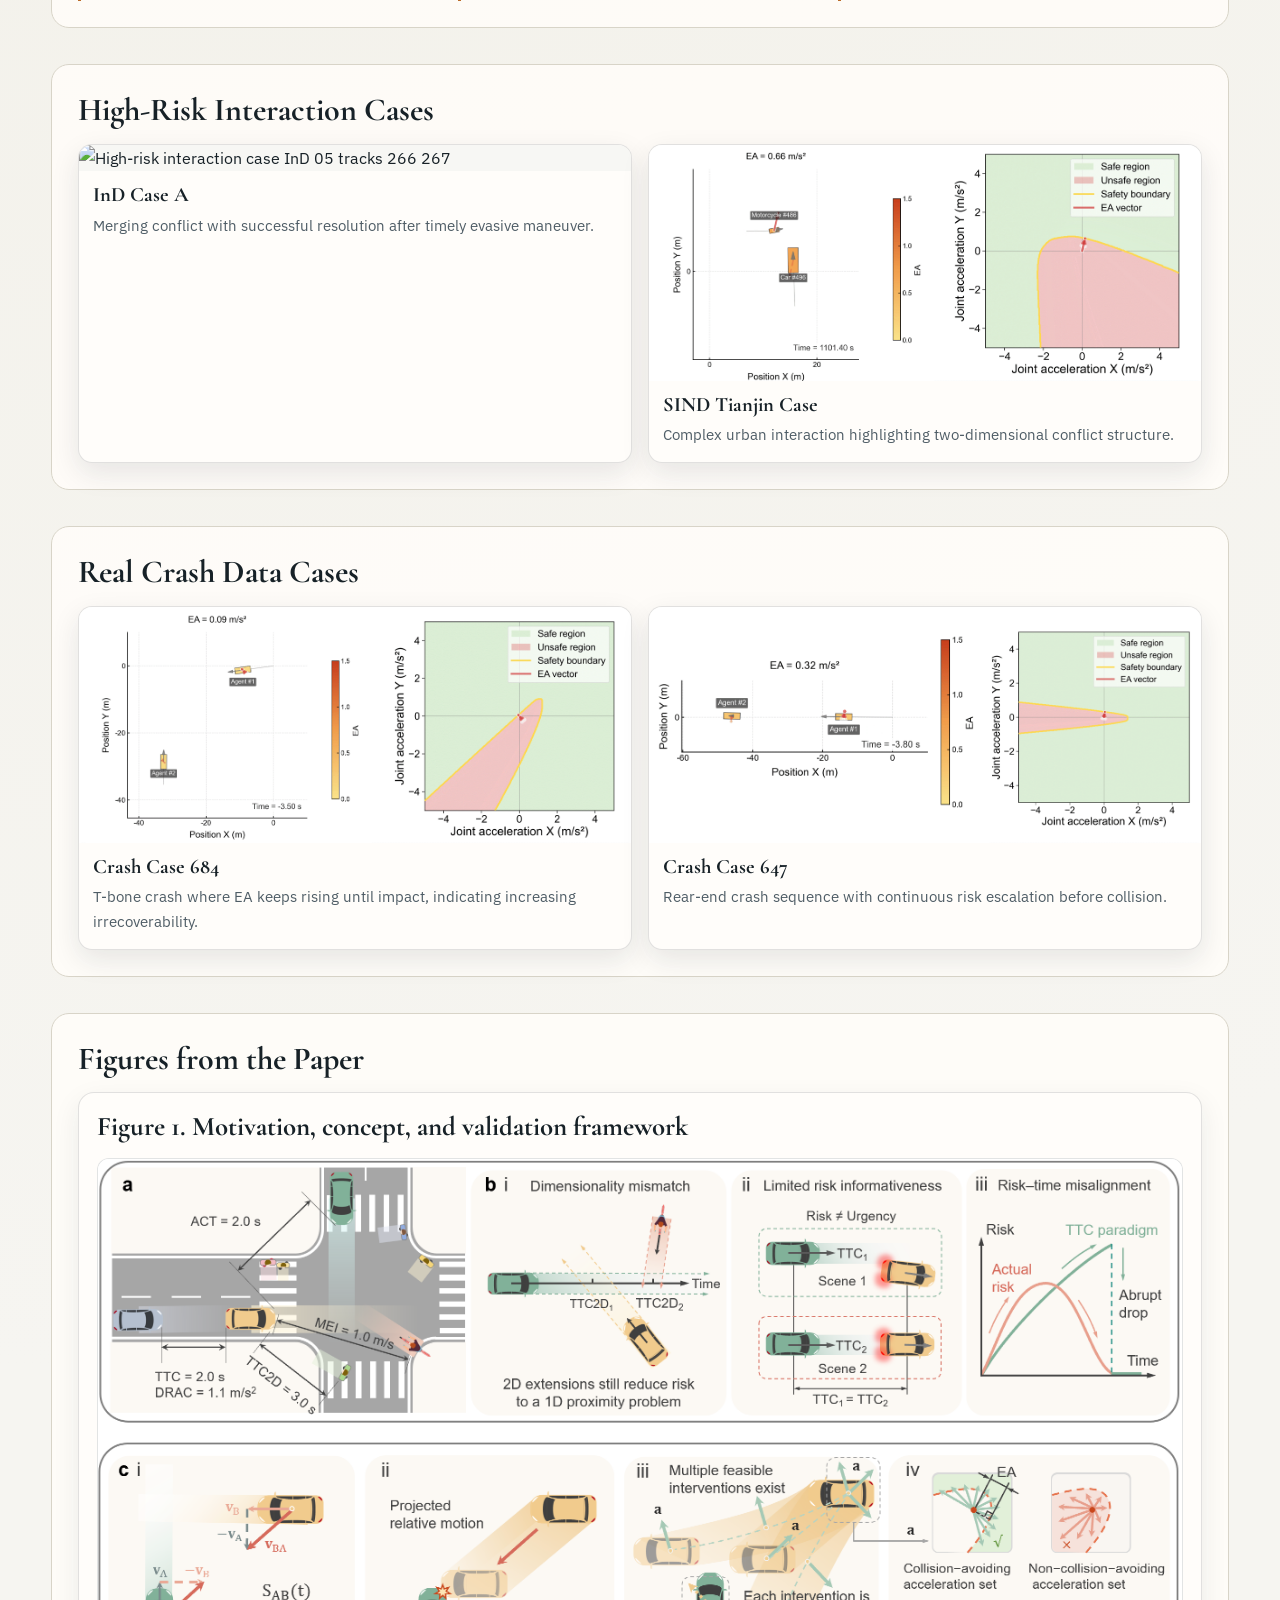
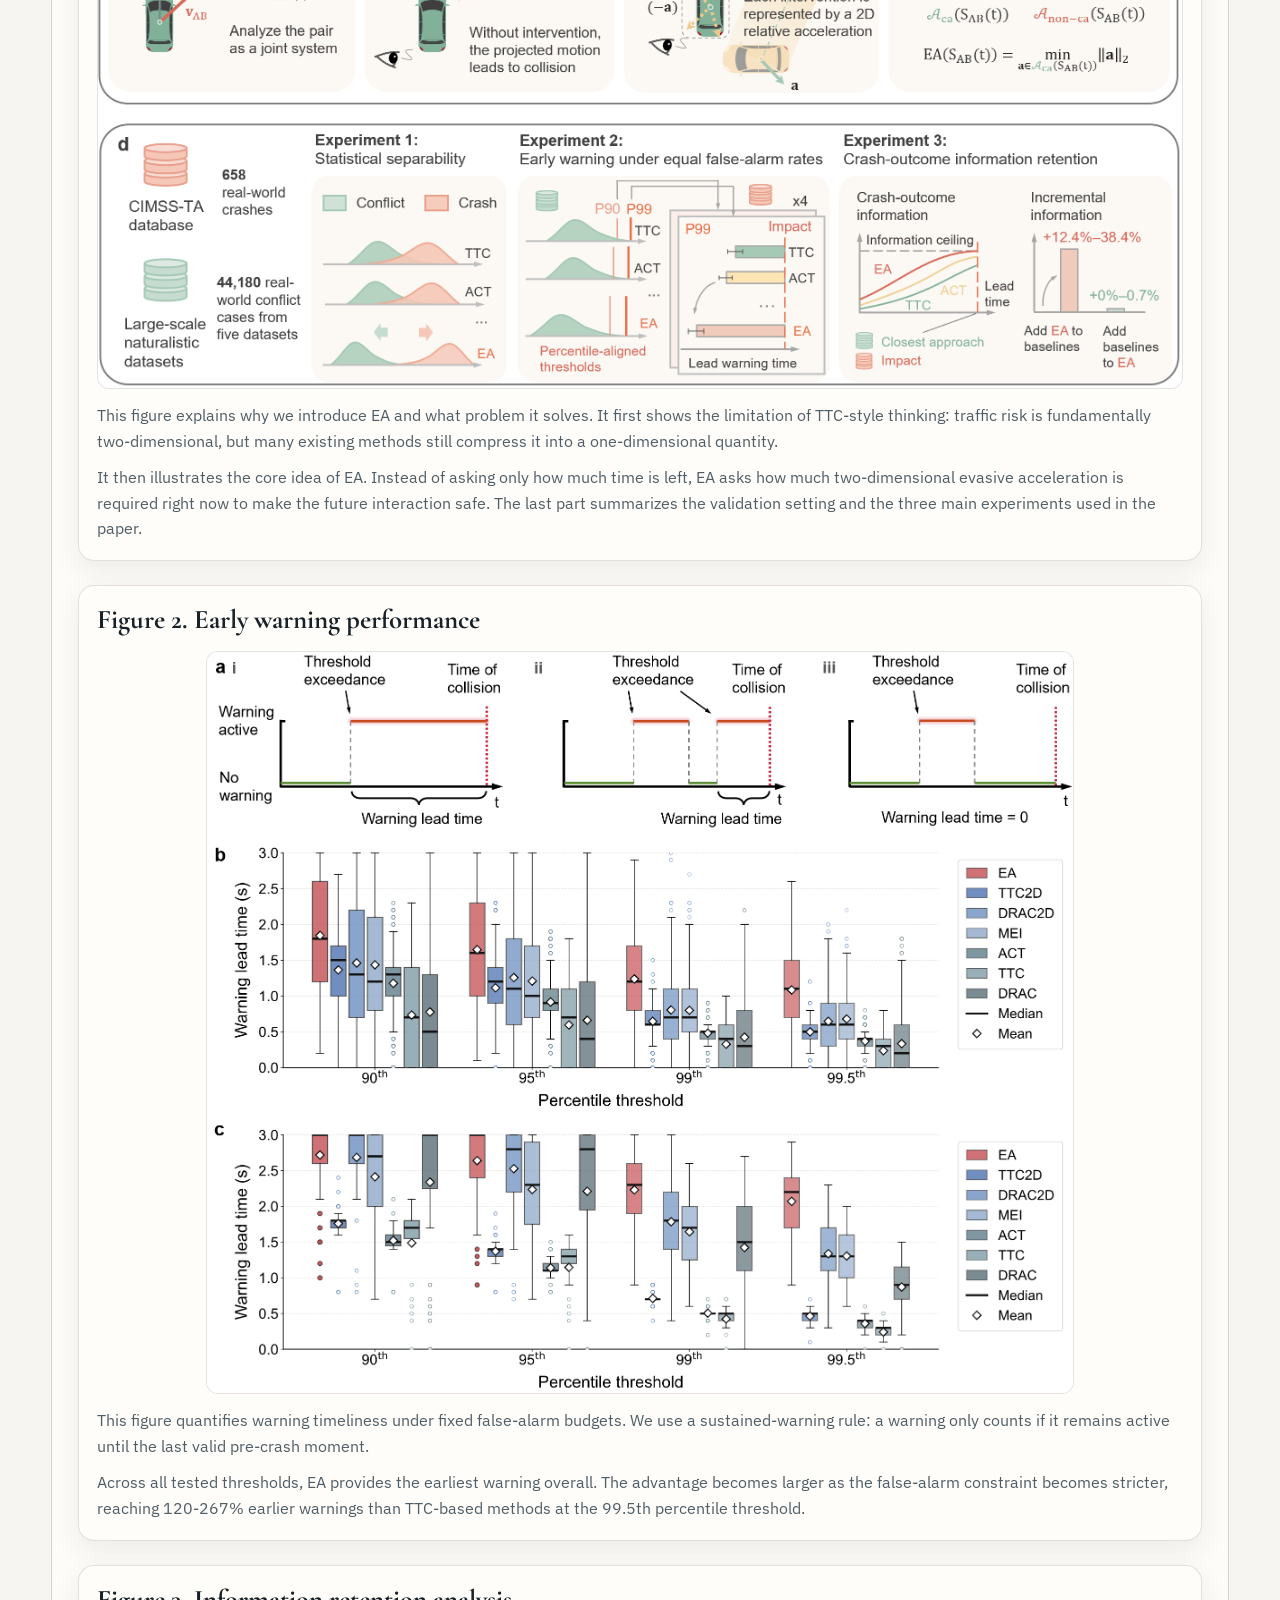
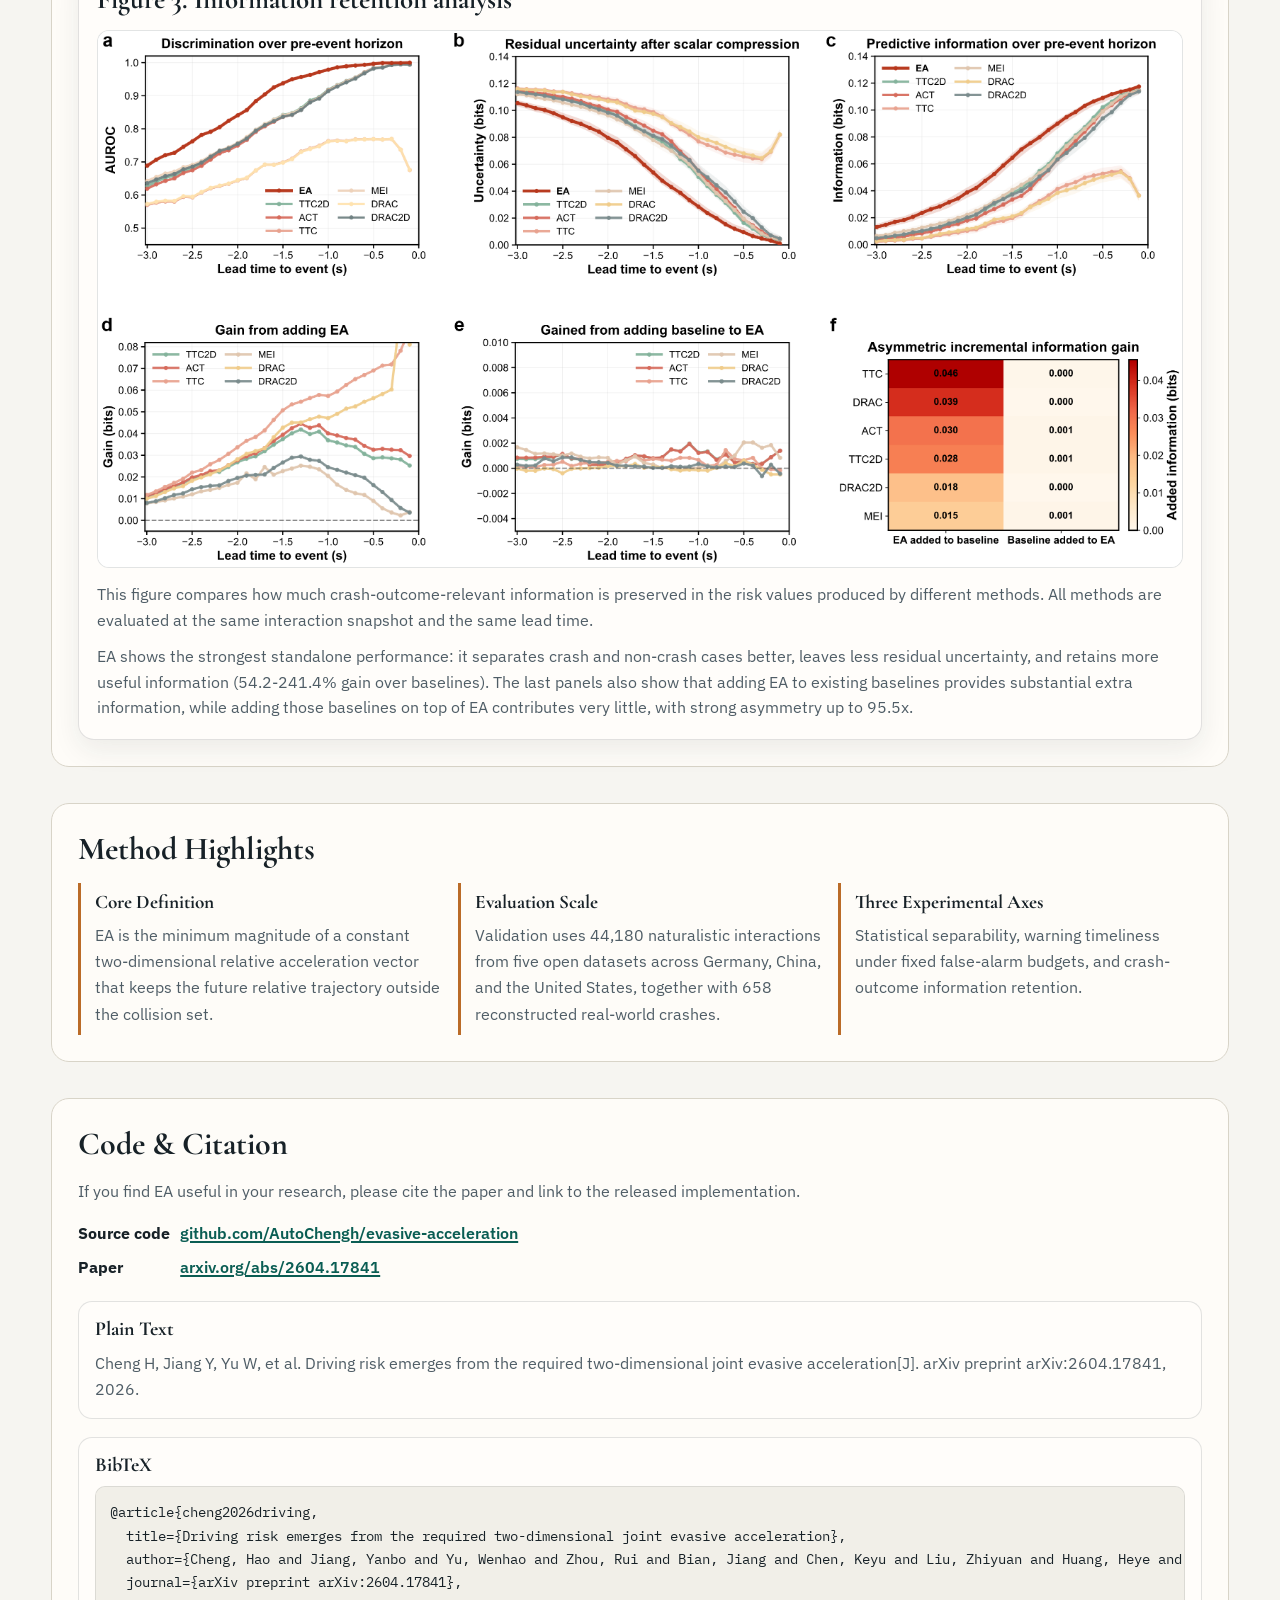
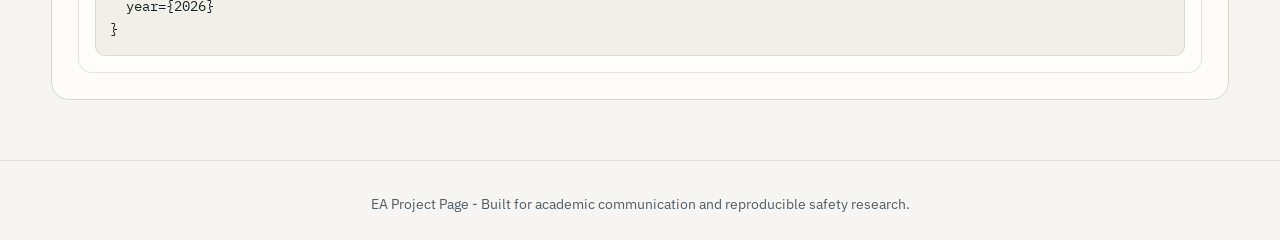
==== commit d7774e6f: "Add files via upload" ====
--- a/index.html
+++ b/index.html
@@ -5,17 +5,21 @@
   <meta name="viewport" content="width=device-width, initial-scale=1.0" />
   <title>Driving risk emerges from the required two-dimensional joint evasive acceleration</title>
   <meta name="description" content="Project page for the EA paradigm: a two-dimensional, physically interpretable risk quantification method for autonomous driving safety." />
-  <link rel="preconnect" href="https://fonts.googleapis.com" />
-  <link rel="preconnect" href="https://fonts.gstatic.com" crossorigin />
+  <link rel="preconnect" href="https://fonts.googleapis.com" />
+  <link rel="preconnect" href="https://fonts.gstatic.com" crossorigin />
   <link href="https://fonts.googleapis.com/css2?family=Cormorant+Garamond:wght@500;600;700&family=IBM+Plex+Mono:wght@400;500&family=IBM+Plex+Sans:wght@400;500;600;700&display=swap" rel="stylesheet" />
-  <link rel="stylesheet" href="styles.css" />
-</head>
-<body>
-  <div class="ambient-bg" aria-hidden="true"></div>
-
-  <header class="topbar">
-    <div class="brand">EA Paradigm</div>
-    <nav class="nav">
+  <link rel="icon" type="image/svg+xml" href="assets/ea-lettermark.svg" />
+  <link rel="stylesheet" href="styles.css" />
+</head>
+<body>
+  <div class="ambient-bg" aria-hidden="true"></div>
+
+  <header class="topbar">
+    <div class="brand">
+      <img src="assets/ea-lettermark.svg" alt="" aria-hidden="true" />
+      <span>EA Paradigm</span>
+    </div>
+    <nav class="nav">
       <a href="#overview">Overview</a>
       <a href="#cases">Case Videos</a>
       <a href="#figures">Figures</a>
--- a/styles.css
+++ b/styles.css
@@ -55,12 +55,24 @@
   padding: 12px 5vw;
 }
 
-.brand {
-  font-family: "Cormorant Garamond", serif;
-  font-size: 1.5rem;
-  font-weight: 700;
-  letter-spacing: 0.03em;
-}
+.brand {
+  font-family: "Cormorant Garamond", serif;
+  font-size: 1.5rem;
+  font-weight: 700;
+  letter-spacing: 0.03em;
+  display: inline-flex;
+  align-items: center;
+  gap: 10px;
+  white-space: nowrap;
+}
+
+.brand img {
+  width: 30px;
+  height: 30px;
+  border-radius: 8px;
+  box-shadow: 0 5px 14px rgba(14, 122, 106, 0.22);
+  flex: 0 0 auto;
+}
 
 .nav {
   display: flex;
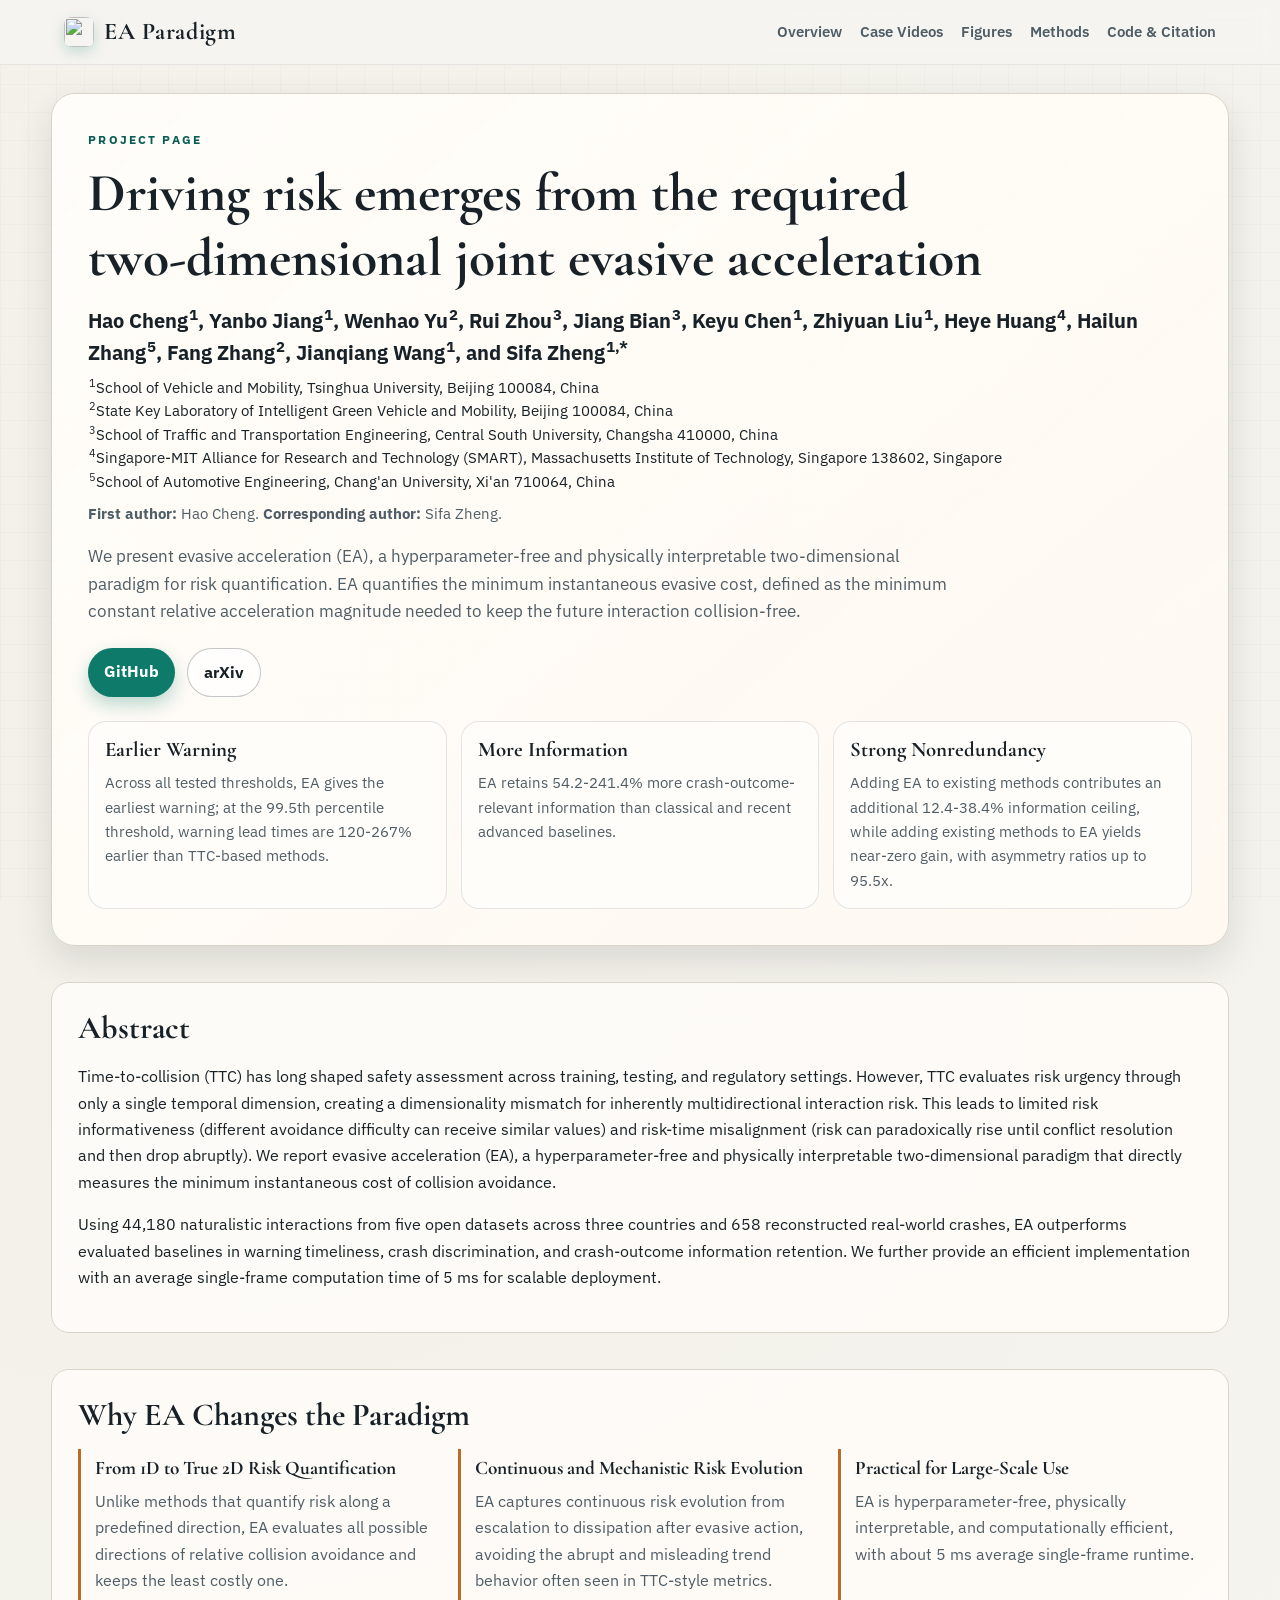
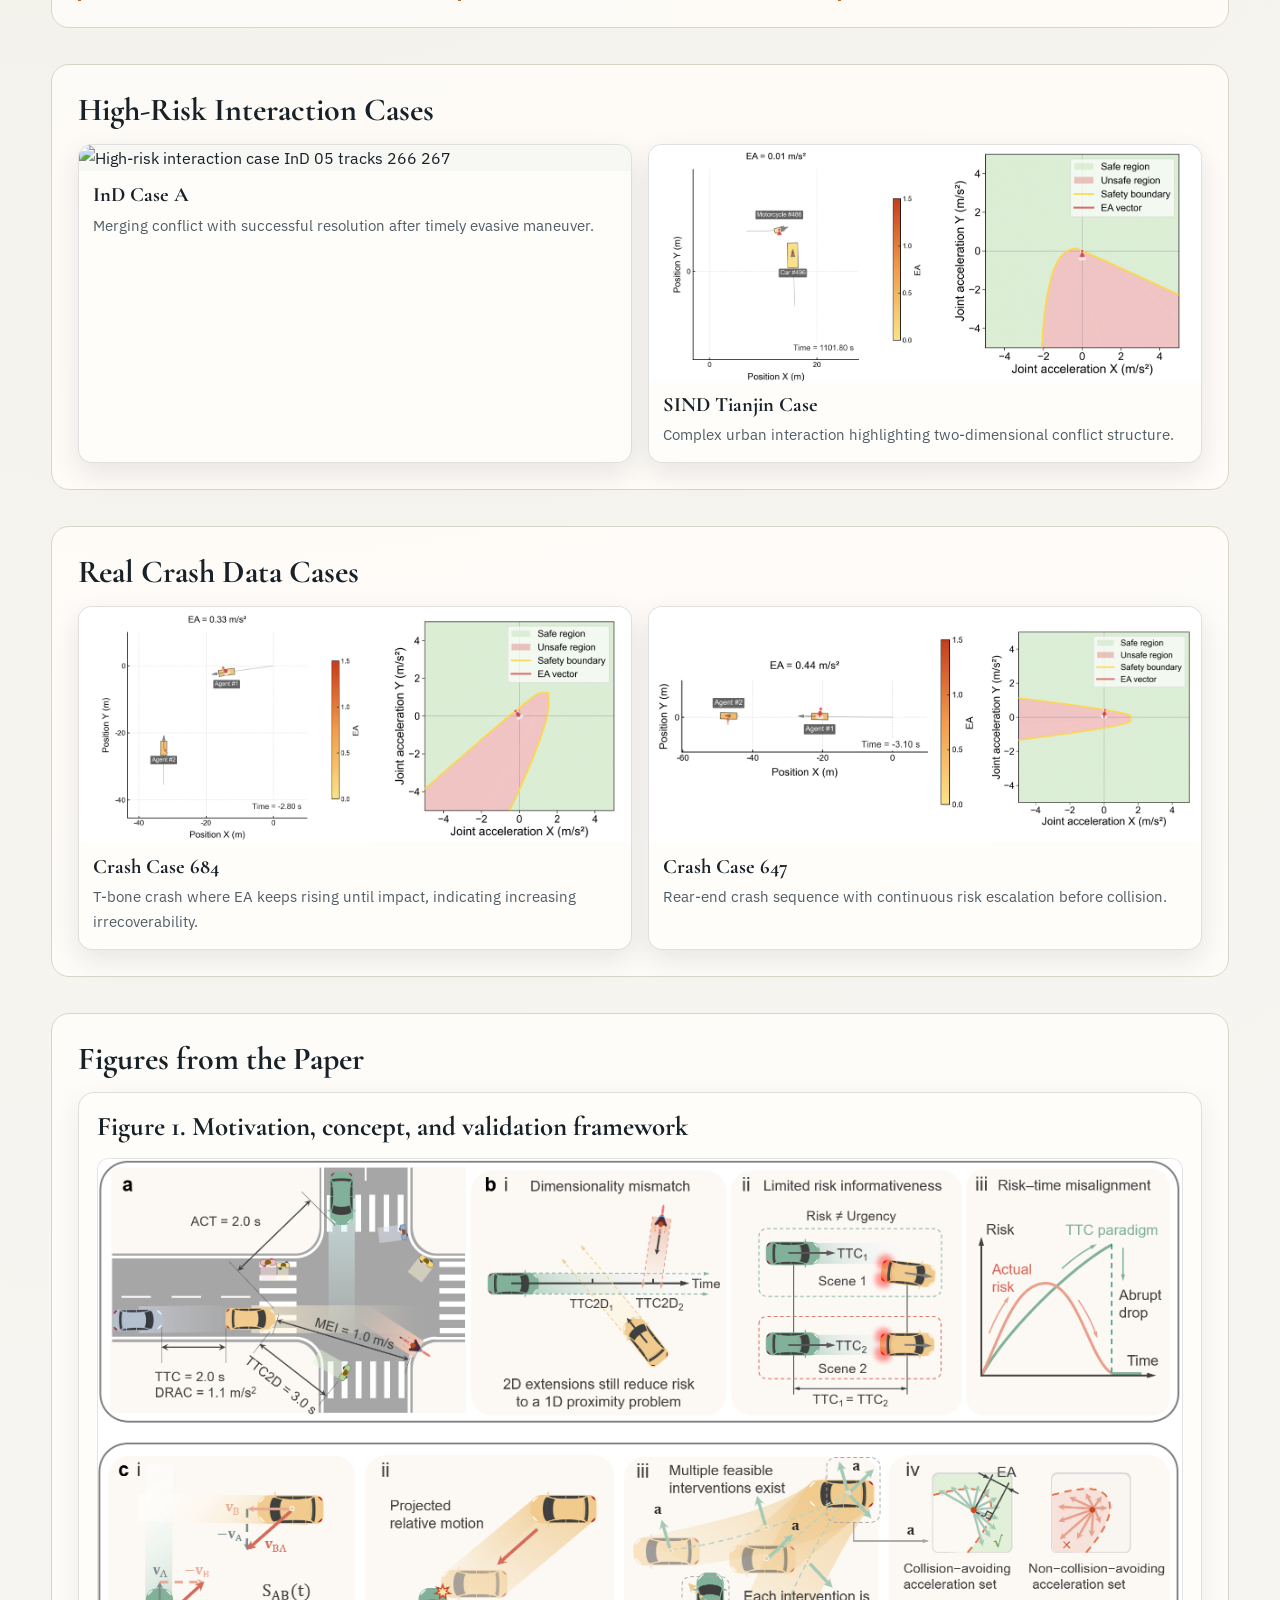
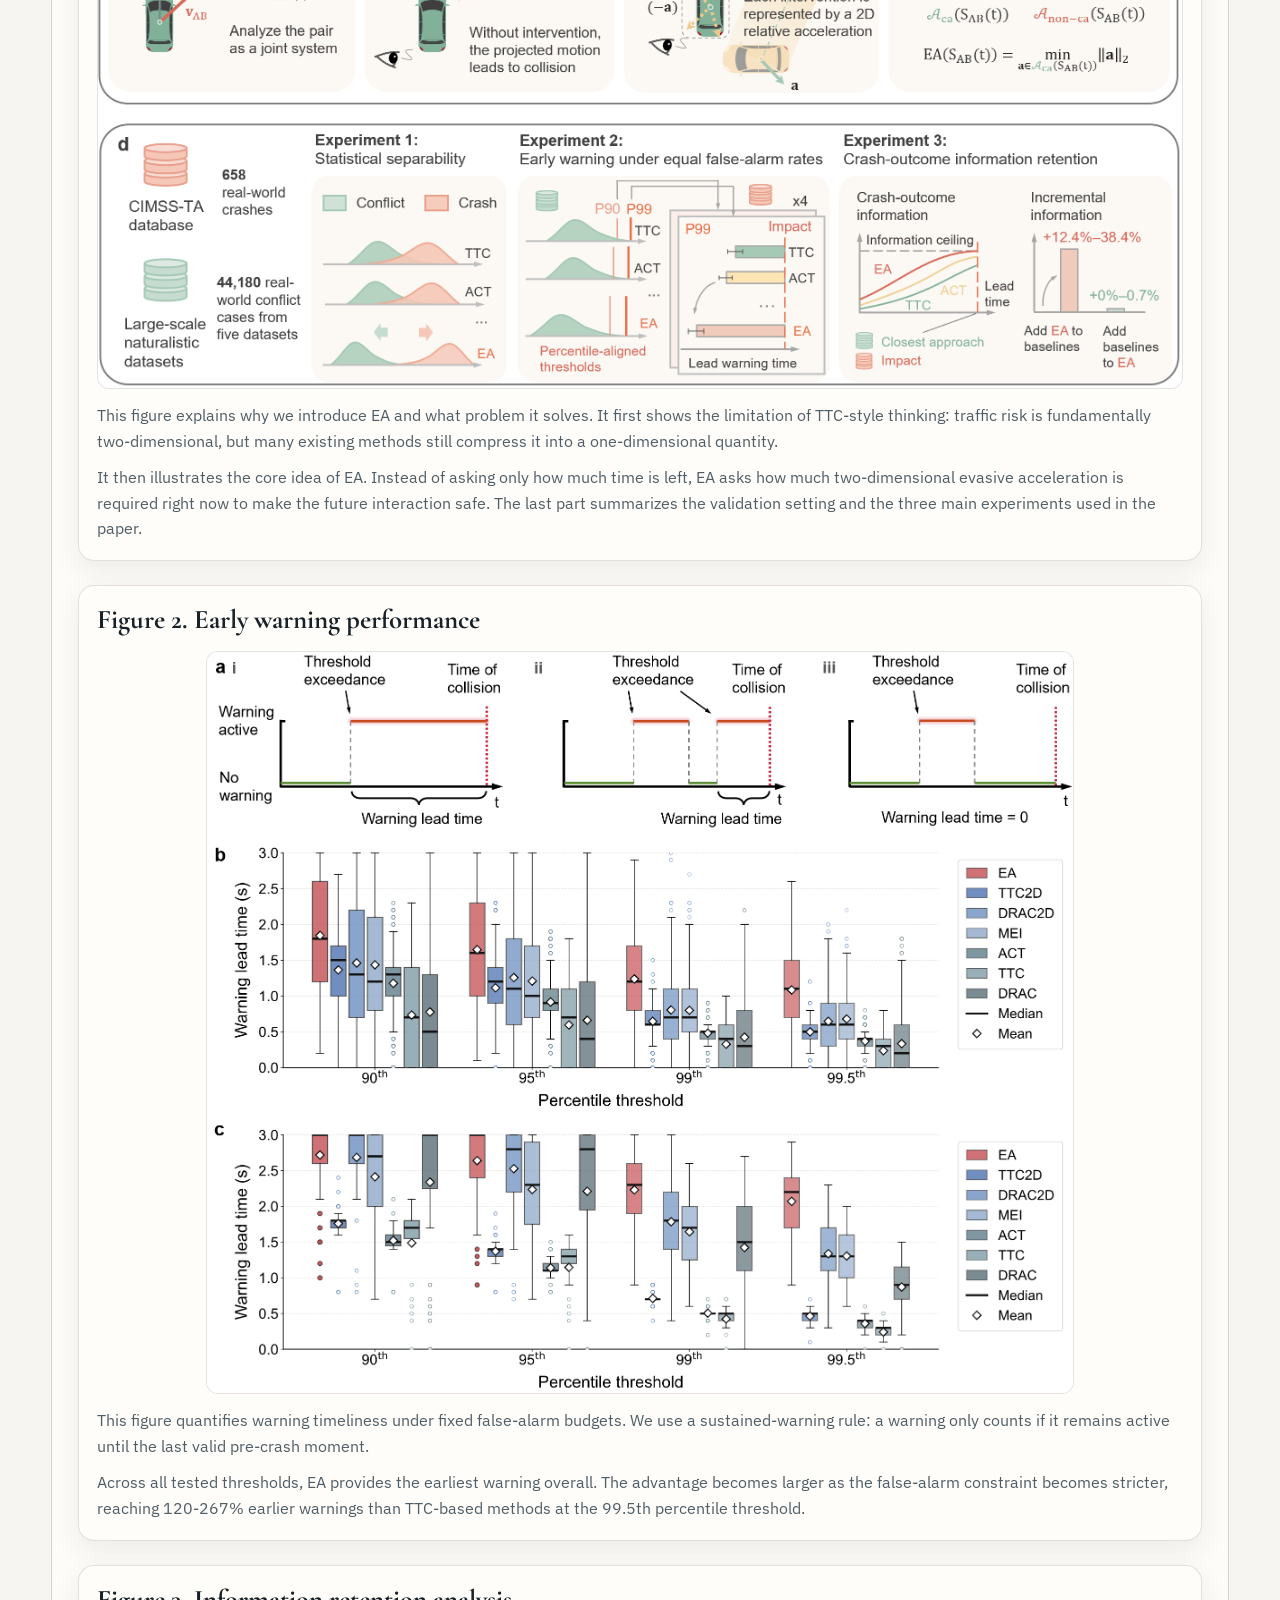
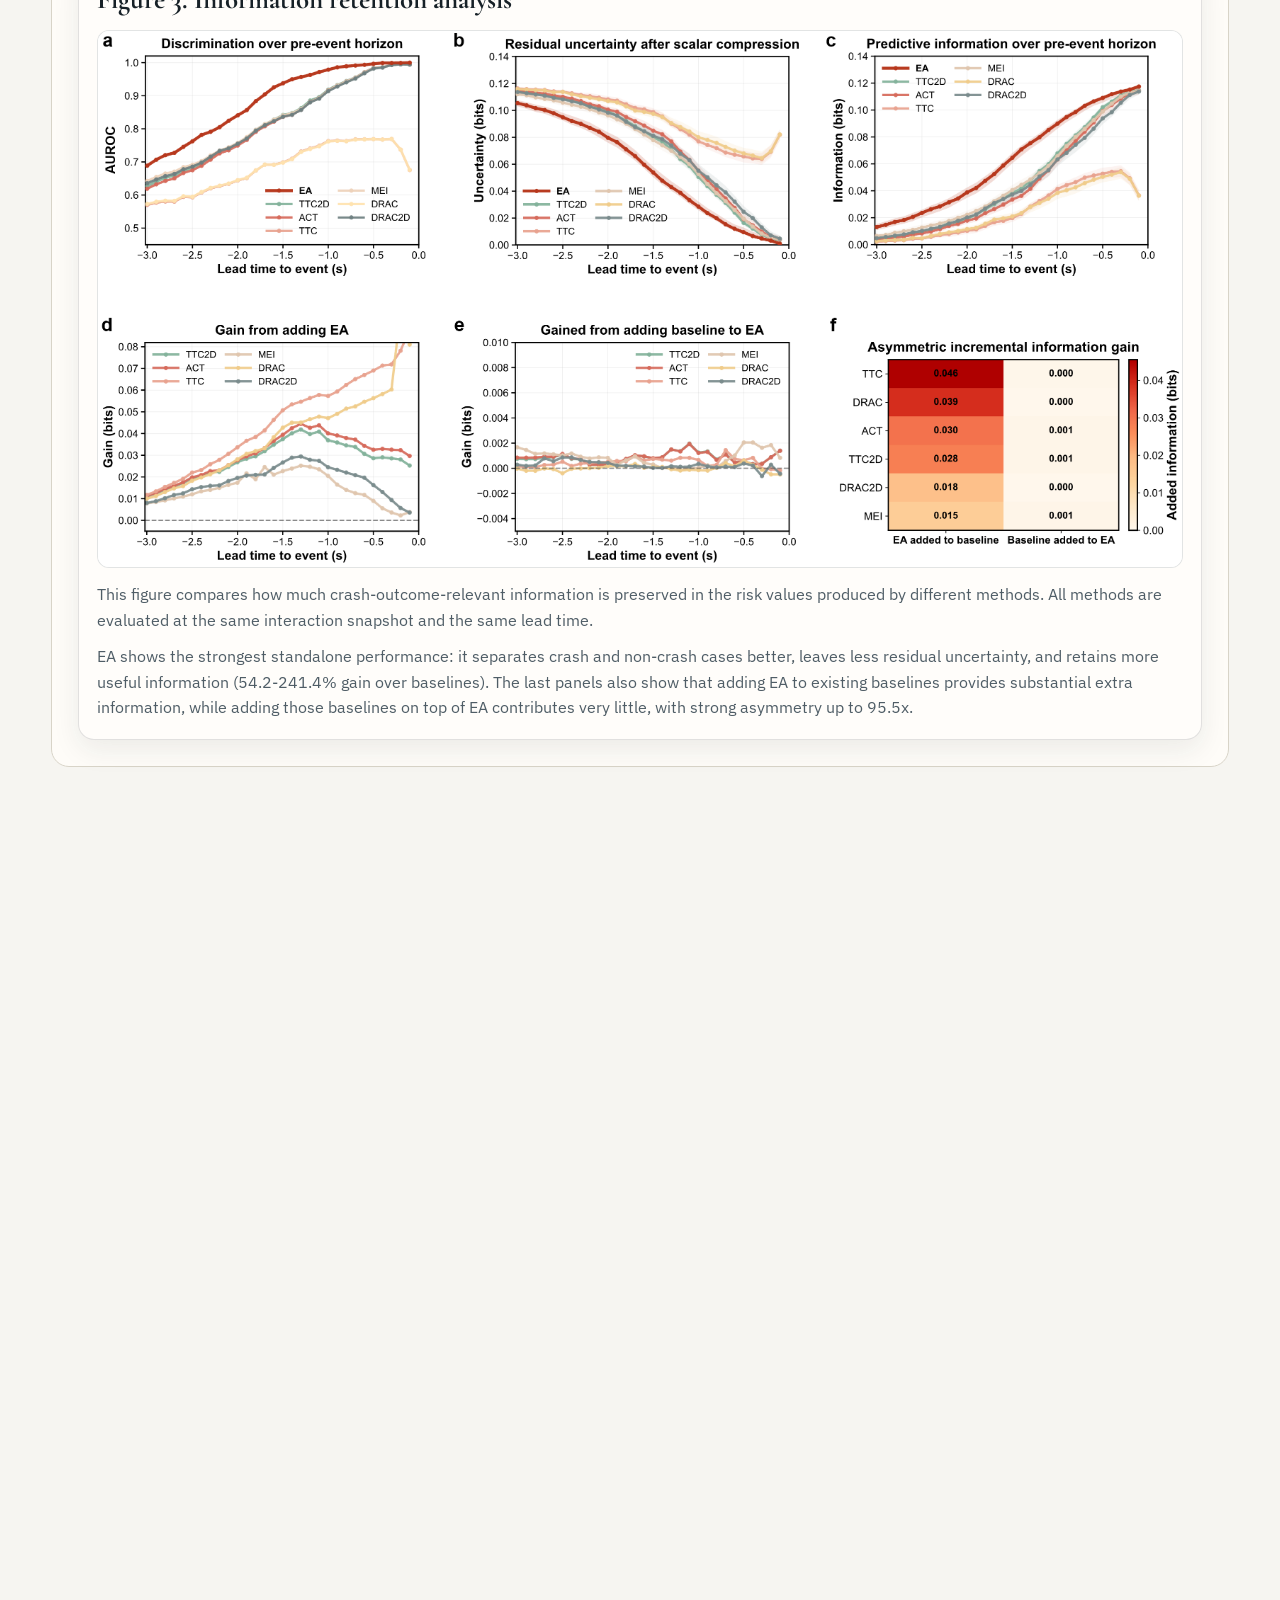
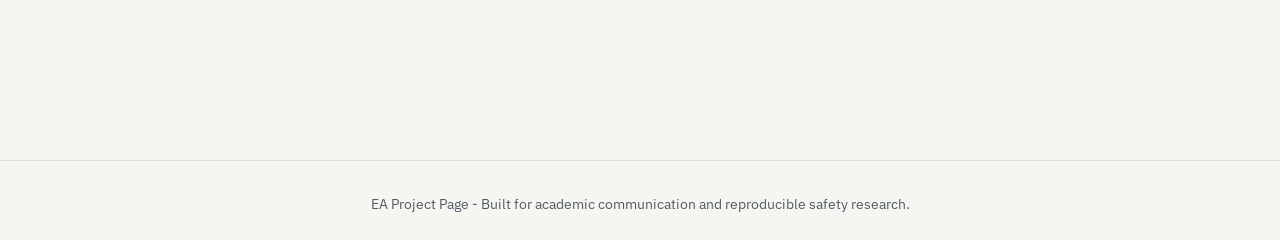
==== commit d365a302: "Add files via upload" ====
--- a/index.html
+++ b/index.html
@@ -5,26 +5,26 @@
   <meta name="viewport" content="width=device-width, initial-scale=1.0" />
   <title>Driving risk emerges from the required two-dimensional joint evasive acceleration</title>
   <meta name="description" content="Project page for the EA paradigm: a two-dimensional, physically interpretable risk quantification method for autonomous driving safety." />
-  <link rel="preconnect" href="https://fonts.googleapis.com" />
-  <link rel="preconnect" href="https://fonts.gstatic.com" crossorigin />
-  <link href="https://fonts.googleapis.com/css2?family=Cormorant+Garamond:wght@500;600;700&family=IBM+Plex+Mono:wght@400;500&family=IBM+Plex+Sans:wght@400;500;600;700&display=swap" rel="stylesheet" />
-  <link rel="icon" type="image/svg+xml" href="assets/ea-lettermark.svg" />
-  <link rel="stylesheet" href="styles.css" />
-</head>
-<body>
-  <div class="ambient-bg" aria-hidden="true"></div>
-
-  <header class="topbar">
-    <div class="brand">
-      <img src="assets/ea-lettermark.svg" alt="" aria-hidden="true" />
-      <span>EA Paradigm</span>
-    </div>
-    <nav class="nav">
+  <link rel="preconnect" href="https://fonts.googleapis.com" />
+  <link rel="preconnect" href="https://fonts.gstatic.com" crossorigin />
+  <link href="https://fonts.googleapis.com/css2?family=Cormorant+Garamond:wght@500;600;700&family=IBM+Plex+Mono:wght@400;500&family=IBM+Plex+Sans:wght@400;500;600;700&display=swap" rel="stylesheet" />
+  <link rel="icon" type="image/svg+xml" href="assets/ea-lettermark.svg" />
+  <link rel="stylesheet" href="styles.css" />
+</head>
+<body>
+  <div class="ambient-bg" aria-hidden="true"></div>
+
+  <header class="topbar">
+    <div class="brand">
+      <img src="assets/ea-lettermark.svg" alt="" aria-hidden="true" />
+      <span>EA Paradigm</span>
+    </div>
+    <nav class="nav">
       <a href="#overview">Overview</a>
       <a href="#cases">Case Videos</a>
       <a href="#figures">Figures</a>
       <a href="#methods">Methods</a>
-      <a href="#citation">Code & Citation</a>
+      <a href="#citation">Code & Citation</a>
     </nav>
   </header>
 
@@ -238,41 +238,41 @@
       </div>
     </section>
 
-    <section id="citation" class="section reveal citation">
-      <div class="section-head">
-        <h2>Code & Citation</h2>
-      </div>
-      <p class="citation-intro">
-        If you find EA useful in your research, please cite the paper and link to the released implementation.
-      </p>
-      <div class="resource-links" aria-label="Project links">
-        <p>
-          <span>Source code</span>
-          <a href="https://github.com/AutoChengh/evasive-acceleration" target="_blank" rel="noopener noreferrer">github.com/AutoChengh/evasive-acceleration</a>
-        </p>
-        <p>
-          <span>Paper</span>
-          <a href="https://arxiv.org/abs/2604.17841" target="_blank" rel="noopener noreferrer">arxiv.org/abs/2604.17841</a>
-        </p>
-      </div>
-
-      <div class="citation-block">
-        <h3>Plain Text</h3>
-        <p class="citation-text">
-          Cheng H, Jiang Y, Yu W, et al. Driving risk emerges from the required two-dimensional joint evasive acceleration[J]. arXiv preprint arXiv:2604.17841, 2026.
-        </p>
-      </div>
-
-      <div class="citation-block">
-        <h3>BibTeX</h3>
-        <pre><code>@article{cheng2026driving,
-  title={Driving risk emerges from the required two-dimensional joint evasive acceleration},
-  author={Cheng, Hao and Jiang, Yanbo and Yu, Wenhao and Zhou, Rui and Bian, Jiang and Chen, Keyu and Liu, Zhiyuan and Huang, Heye and Zhang, Hailun and Zhang, Fang and others},
-  journal={arXiv preprint arXiv:2604.17841},
-  year={2026}
-}</code></pre>
-      </div>
-    </section>
+    <section id="citation" class="section reveal citation">
+      <div class="section-head">
+        <h2>Code & Citation</h2>
+      </div>
+      <p class="citation-intro">
+        If you find EA useful in your research, please cite the paper and link to the released implementation.
+      </p>
+      <div class="resource-links" aria-label="Project links">
+        <p>
+          <span>Source code</span>
+          <a href="https://github.com/AutoChengh/evasive-acceleration" target="_blank" rel="noopener noreferrer">github.com/AutoChengh/evasive-acceleration</a>
+        </p>
+        <p>
+          <span>Paper</span>
+          <a href="https://arxiv.org/abs/2604.17841" target="_blank" rel="noopener noreferrer">arxiv.org/abs/2604.17841</a>
+        </p>
+      </div>
+
+      <div class="citation-block">
+        <h3>Plain Text</h3>
+        <p class="citation-text">
+          Cheng H, Jiang Y, Yu W, et al. Driving risk emerges from the required two-dimensional joint evasive acceleration[J]. arXiv preprint arXiv:2604.17841, 2026.
+        </p>
+      </div>
+
+      <div class="citation-block">
+        <h3>BibTeX</h3>
+        <pre><code>@article{cheng2026driving,
+  title={Driving risk emerges from the required two-dimensional joint evasive acceleration},
+  author={Cheng, Hao and Jiang, Yanbo and Yu, Wenhao and Zhou, Rui and Bian, Jiang and Chen, Keyu and Liu, Zhiyuan and Huang, Heye and Zhang, Hailun and Zhang, Fang and others},
+  journal={arXiv preprint arXiv:2604.17841},
+  year={2026}
+}</code></pre>
+      </div>
+    </section>
   </main>
 
   <footer class="footer">
@@ -281,4 +281,4 @@
 
   <script src="script.js"></script>
 </body>
-</html>
+</html>
--- a/styles.css
+++ b/styles.css
@@ -55,24 +55,24 @@
   padding: 12px 5vw;
 }
 
-.brand {
-  font-family: "Cormorant Garamond", serif;
-  font-size: 1.5rem;
-  font-weight: 700;
-  letter-spacing: 0.03em;
-  display: inline-flex;
-  align-items: center;
-  gap: 10px;
-  white-space: nowrap;
-}
-
-.brand img {
-  width: 30px;
-  height: 30px;
-  border-radius: 8px;
-  box-shadow: 0 5px 14px rgba(14, 122, 106, 0.22);
-  flex: 0 0 auto;
-}
+.brand {
+  font-family: "Cormorant Garamond", serif;
+  font-size: 1.5rem;
+  font-weight: 700;
+  letter-spacing: 0.03em;
+  display: inline-flex;
+  align-items: center;
+  gap: 10px;
+  white-space: nowrap;
+}
+
+.brand img {
+  width: 30px;
+  height: 30px;
+  border-radius: 8px;
+  box-shadow: 0 5px 14px rgba(14, 122, 106, 0.22);
+  flex: 0 0 auto;
+}
 
 .nav {
   display: flex;
@@ -360,78 +360,78 @@
   color: var(--ink-soft);
 }
 
-.citation-intro {
-  margin: 0 0 16px;
-  color: var(--ink-soft);
-}
-
-.resource-links {
-  display: grid;
-  gap: 8px;
-  margin-bottom: 20px;
-}
-
-.resource-links p {
-  margin: 0;
-  display: flex;
-  gap: 10px;
-  flex-wrap: wrap;
-}
-
-.resource-links span {
-  min-width: 92px;
-  color: var(--ink);
-  font-weight: 700;
-}
-
-.citation a {
-  color: var(--accent-strong);
+.citation-intro {
+  margin: 0 0 16px;
+  color: var(--ink-soft);
+}
+
+.resource-links {
+  display: grid;
+  gap: 8px;
+  margin-bottom: 20px;
+}
+
+.resource-links p {
+  margin: 0;
+  display: flex;
+  gap: 10px;
+  flex-wrap: wrap;
+}
+
+.resource-links span {
+  min-width: 92px;
+  color: var(--ink);
+  font-weight: 700;
+}
+
+.citation a {
+  color: var(--accent-strong);
   font-weight: 600;
   text-decoration-thickness: 1.5px;
   text-underline-offset: 2px;
 }
 
-.citation a:hover {
-  color: var(--accent);
-}
-
-.citation-block {
-  margin-top: 18px;
-  border: 1px solid rgba(23, 33, 39, 0.12);
-  border-radius: 14px;
-  background: var(--paper);
-  padding: 16px;
-}
-
-.citation-block h3 {
-  margin-bottom: 8px;
-  font-size: 1.24rem;
-}
-
-.citation-text {
-  margin: 0;
-  color: var(--ink-soft);
-}
-
-.citation pre {
-  margin: 0;
-  overflow-x: auto;
-  border-radius: 10px;
-  background: #f1efe8;
-  border: 1px solid rgba(23, 33, 39, 0.1);
-  padding: 14px;
-  color: var(--ink);
-  font-size: 0.9rem;
-  line-height: 1.55;
-}
-
-.citation code {
-  font-family: "IBM Plex Mono", Consolas, "Liberation Mono", monospace;
-}
-
-.footer {
-  border-top: 1px solid rgba(23, 33, 39, 0.1);
-  text-align: center;
+.citation a:hover {
+  color: var(--accent);
+}
+
+.citation-block {
+  margin-top: 18px;
+  border: 1px solid rgba(23, 33, 39, 0.12);
+  border-radius: 14px;
+  background: var(--paper);
+  padding: 16px;
+}
+
+.citation-block h3 {
+  margin-bottom: 8px;
+  font-size: 1.24rem;
+}
+
+.citation-text {
+  margin: 0;
+  color: var(--ink-soft);
+}
+
+.citation pre {
+  margin: 0;
+  overflow-x: auto;
+  border-radius: 10px;
+  background: #f1efe8;
+  border: 1px solid rgba(23, 33, 39, 0.1);
+  padding: 14px;
+  color: var(--ink);
+  font-size: 0.9rem;
+  line-height: 1.55;
+}
+
+.citation code {
+  font-family: "IBM Plex Mono", Consolas, "Liberation Mono", monospace;
+}
+
+.footer {
+  border-top: 1px solid rgba(23, 33, 39, 0.1);
+  text-align: center;
   padding: 16px;
   color: var(--ink-soft);
   font-size: 0.9rem;
@@ -496,24 +496,24 @@
     padding: 14px;
   }
 
-  .figure-caption {
-    font-size: 0.95rem;
-  }
-
-  .resource-links p {
-    display: block;
-  }
-
-  .resource-links span {
-    display: block;
-    min-width: 0;
-  }
-
-  .citation-block {
-    padding: 14px;
-  }
-
-  .citation pre {
-    font-size: 0.82rem;
-  }
-}
+  .figure-caption {
+    font-size: 0.95rem;
+  }
+
+  .resource-links p {
+    display: block;
+  }
+
+  .resource-links span {
+    display: block;
+    min-width: 0;
+  }
+
+  .citation-block {
+    padding: 14px;
+  }
+
+  .citation pre {
+    font-size: 0.82rem;
+  }
+}
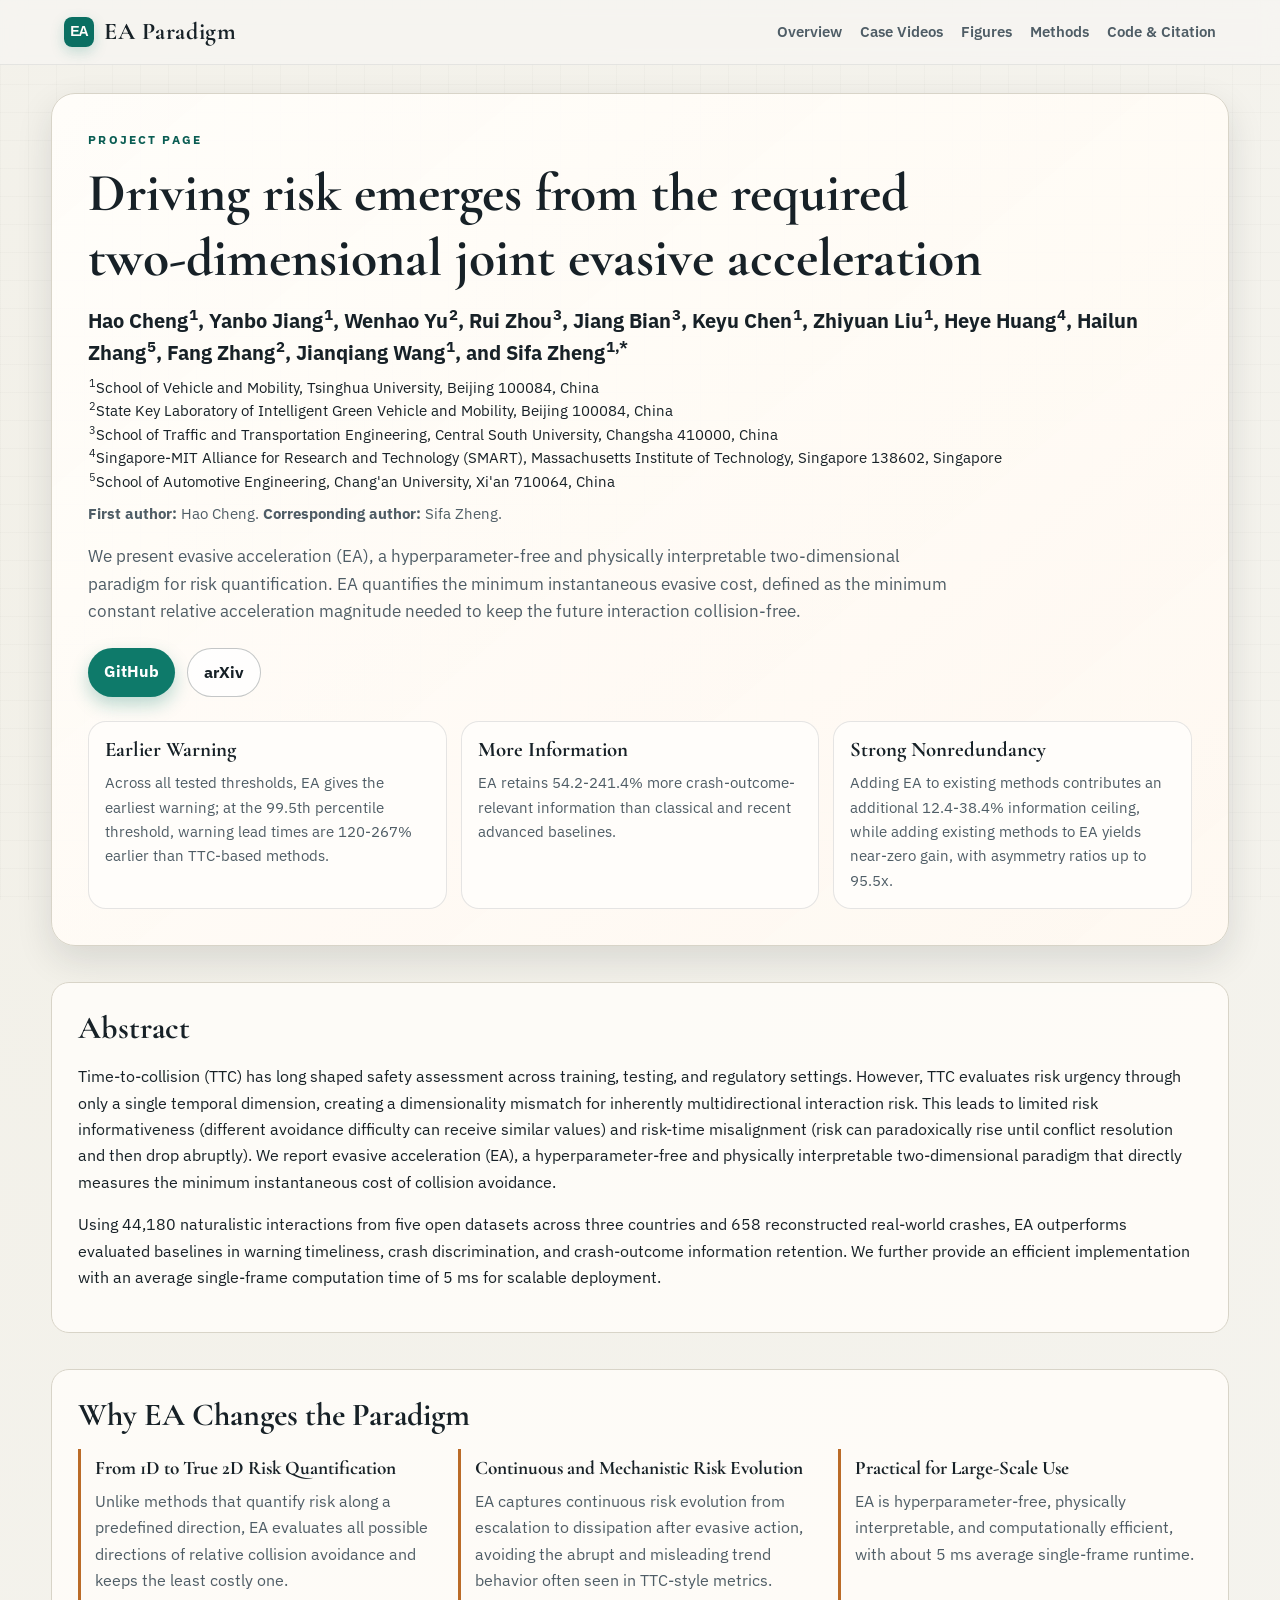
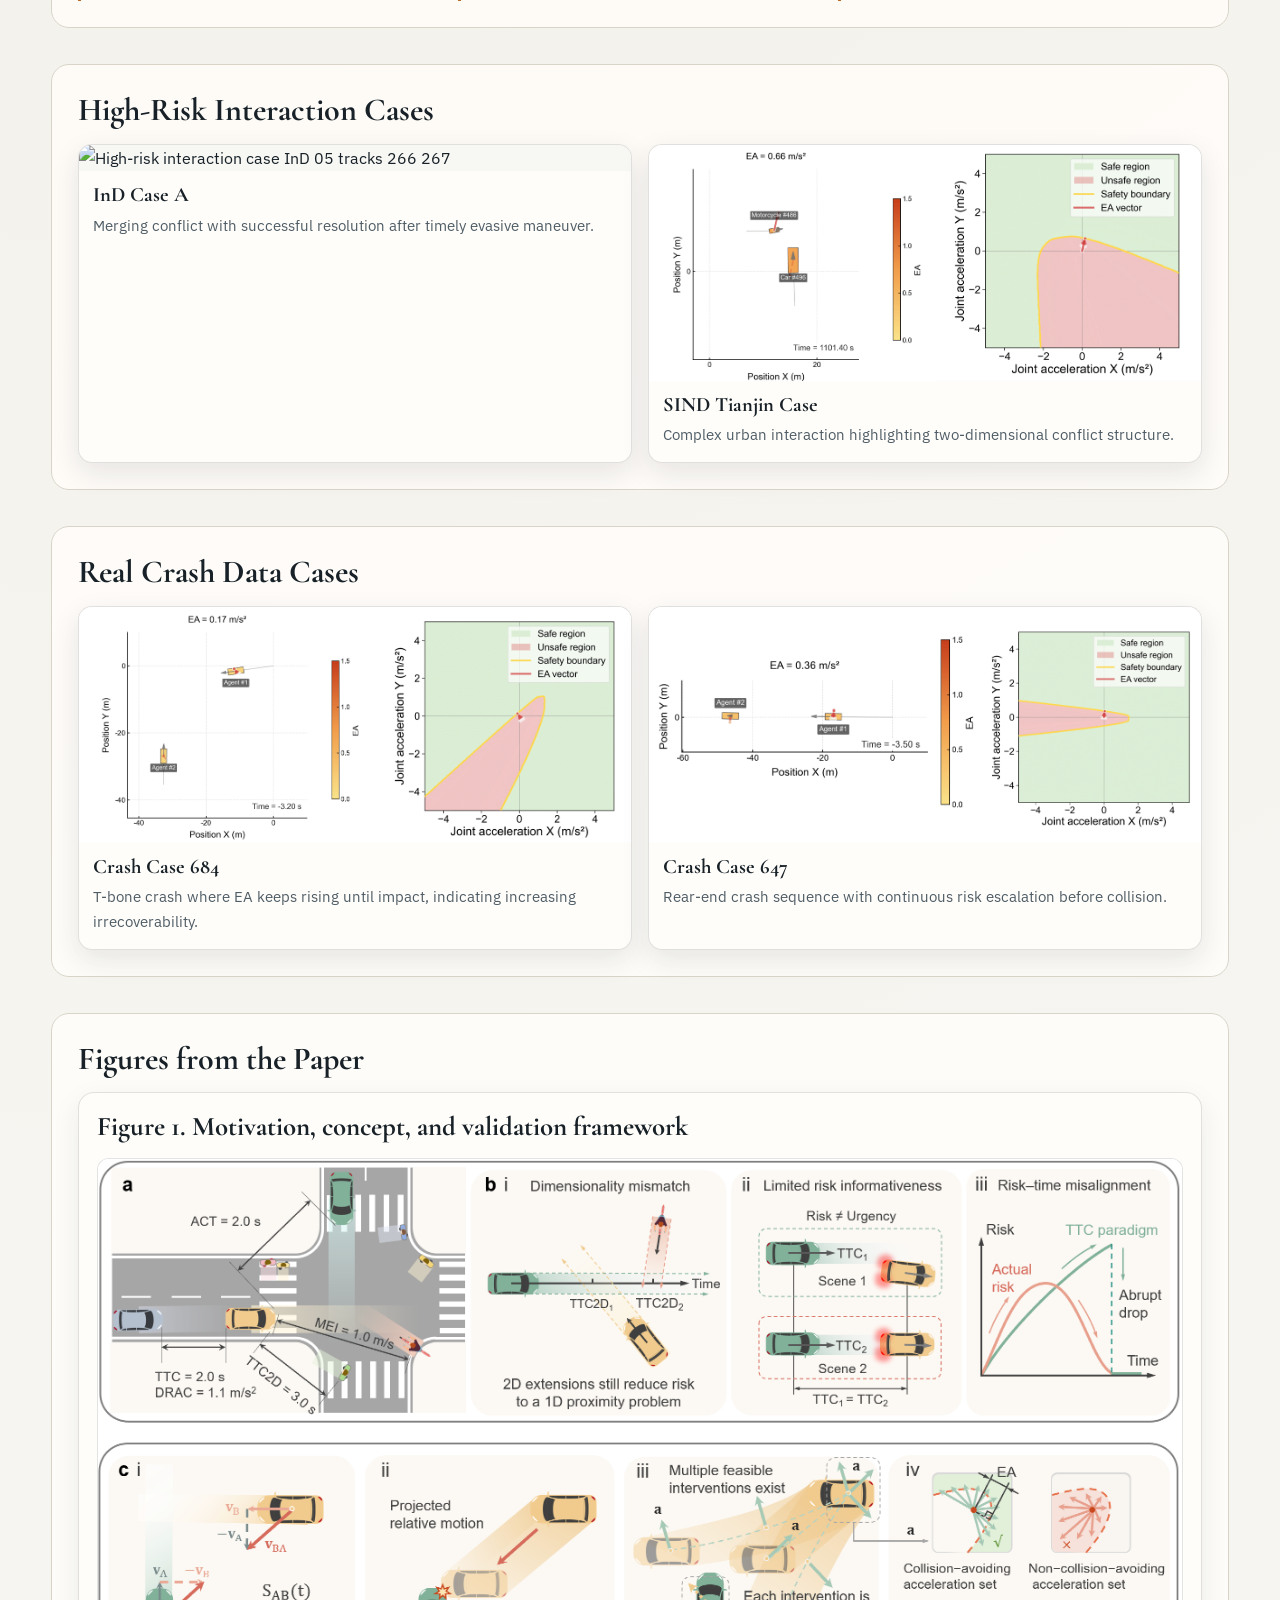
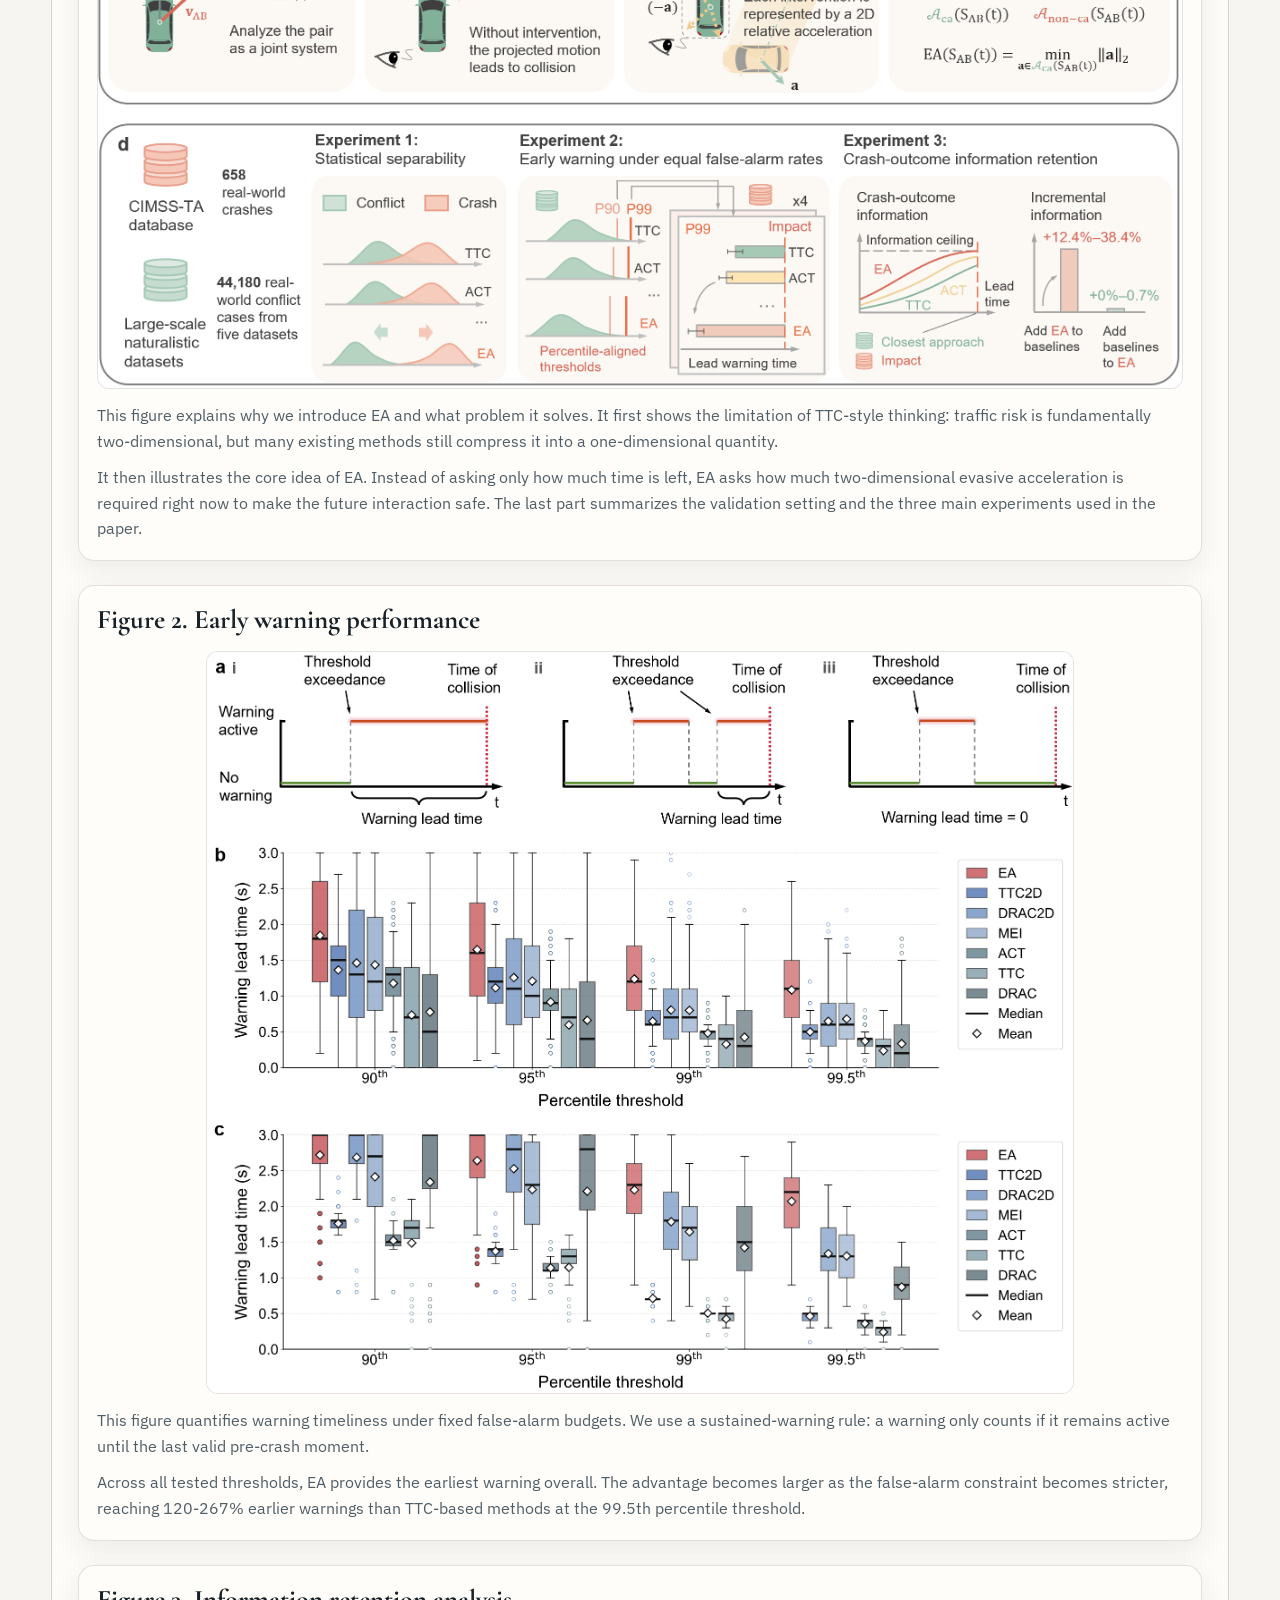
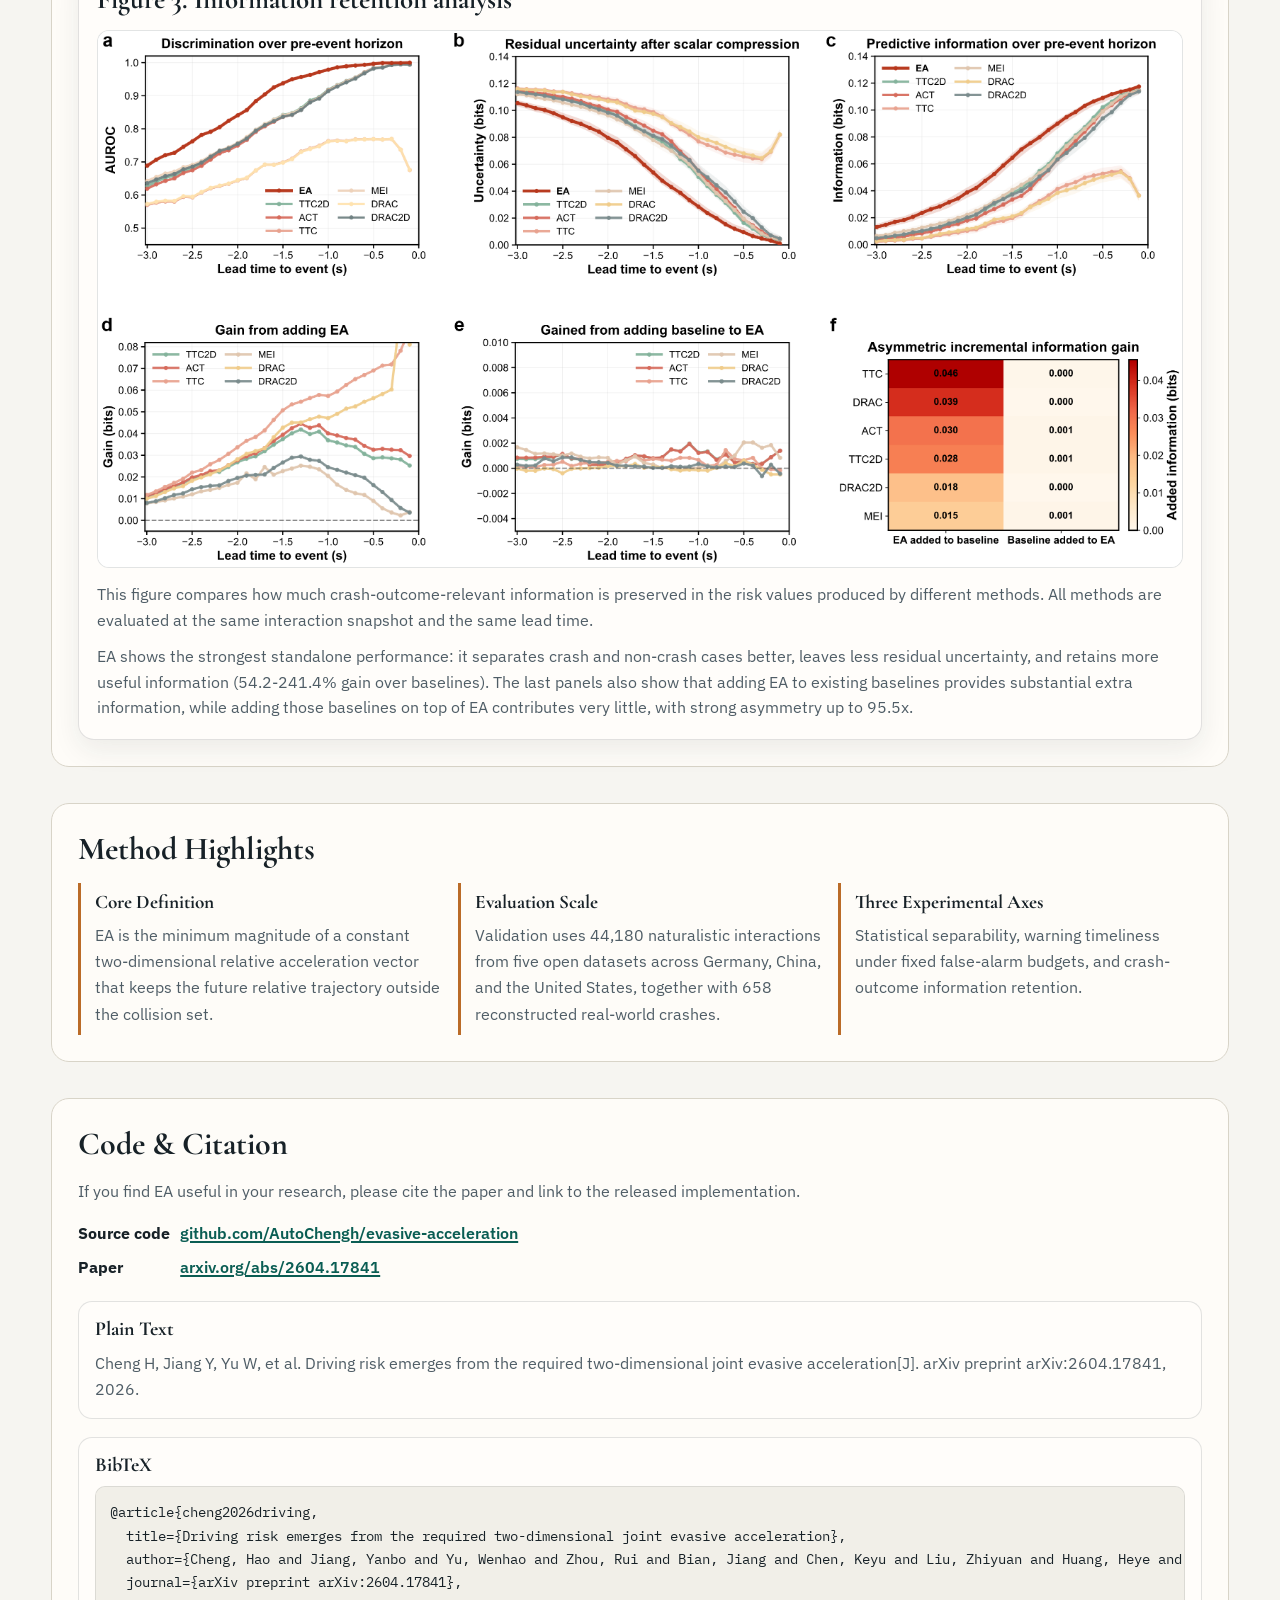
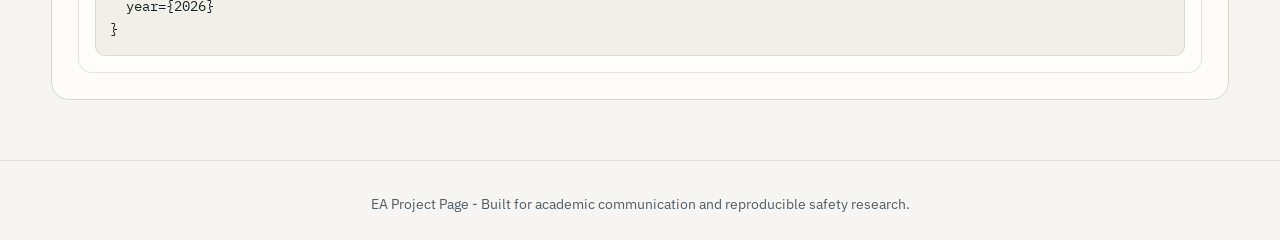
==== commit e66e0939: "Add files via upload" ====
--- a/index.html
+++ b/index.html
@@ -8,8 +8,12 @@
   <link rel="preconnect" href="https://fonts.googleapis.com" />
   <link rel="preconnect" href="https://fonts.gstatic.com" crossorigin />
   <link href="https://fonts.googleapis.com/css2?family=Cormorant+Garamond:wght@500;600;700&family=IBM+Plex+Mono:wght@400;500&family=IBM+Plex+Sans:wght@400;500;600;700&display=swap" rel="stylesheet" />
-  <link rel="icon" type="image/svg+xml" href="assets/ea-lettermark.svg" />
-  <link rel="stylesheet" href="styles.css" />
+  <link rel="icon" href="favicon.ico?v=20260425" sizes="any" />
+  <link rel="icon" type="image/svg+xml" href="assets/ea-lettermark.svg?v=20260425" />
+  <link rel="icon" type="image/png" sizes="32x32" href="assets/ea-lettermark-32.png?v=20260425" />
+  <link rel="apple-touch-icon" sizes="180x180" href="apple-touch-icon.png?v=20260425" />
+  <link rel="manifest" href="site.webmanifest?v=20260425" />
+  <link rel="stylesheet" href="styles.css" />
 </head>
 <body>
   <div class="ambient-bg" aria-hidden="true"></div>
